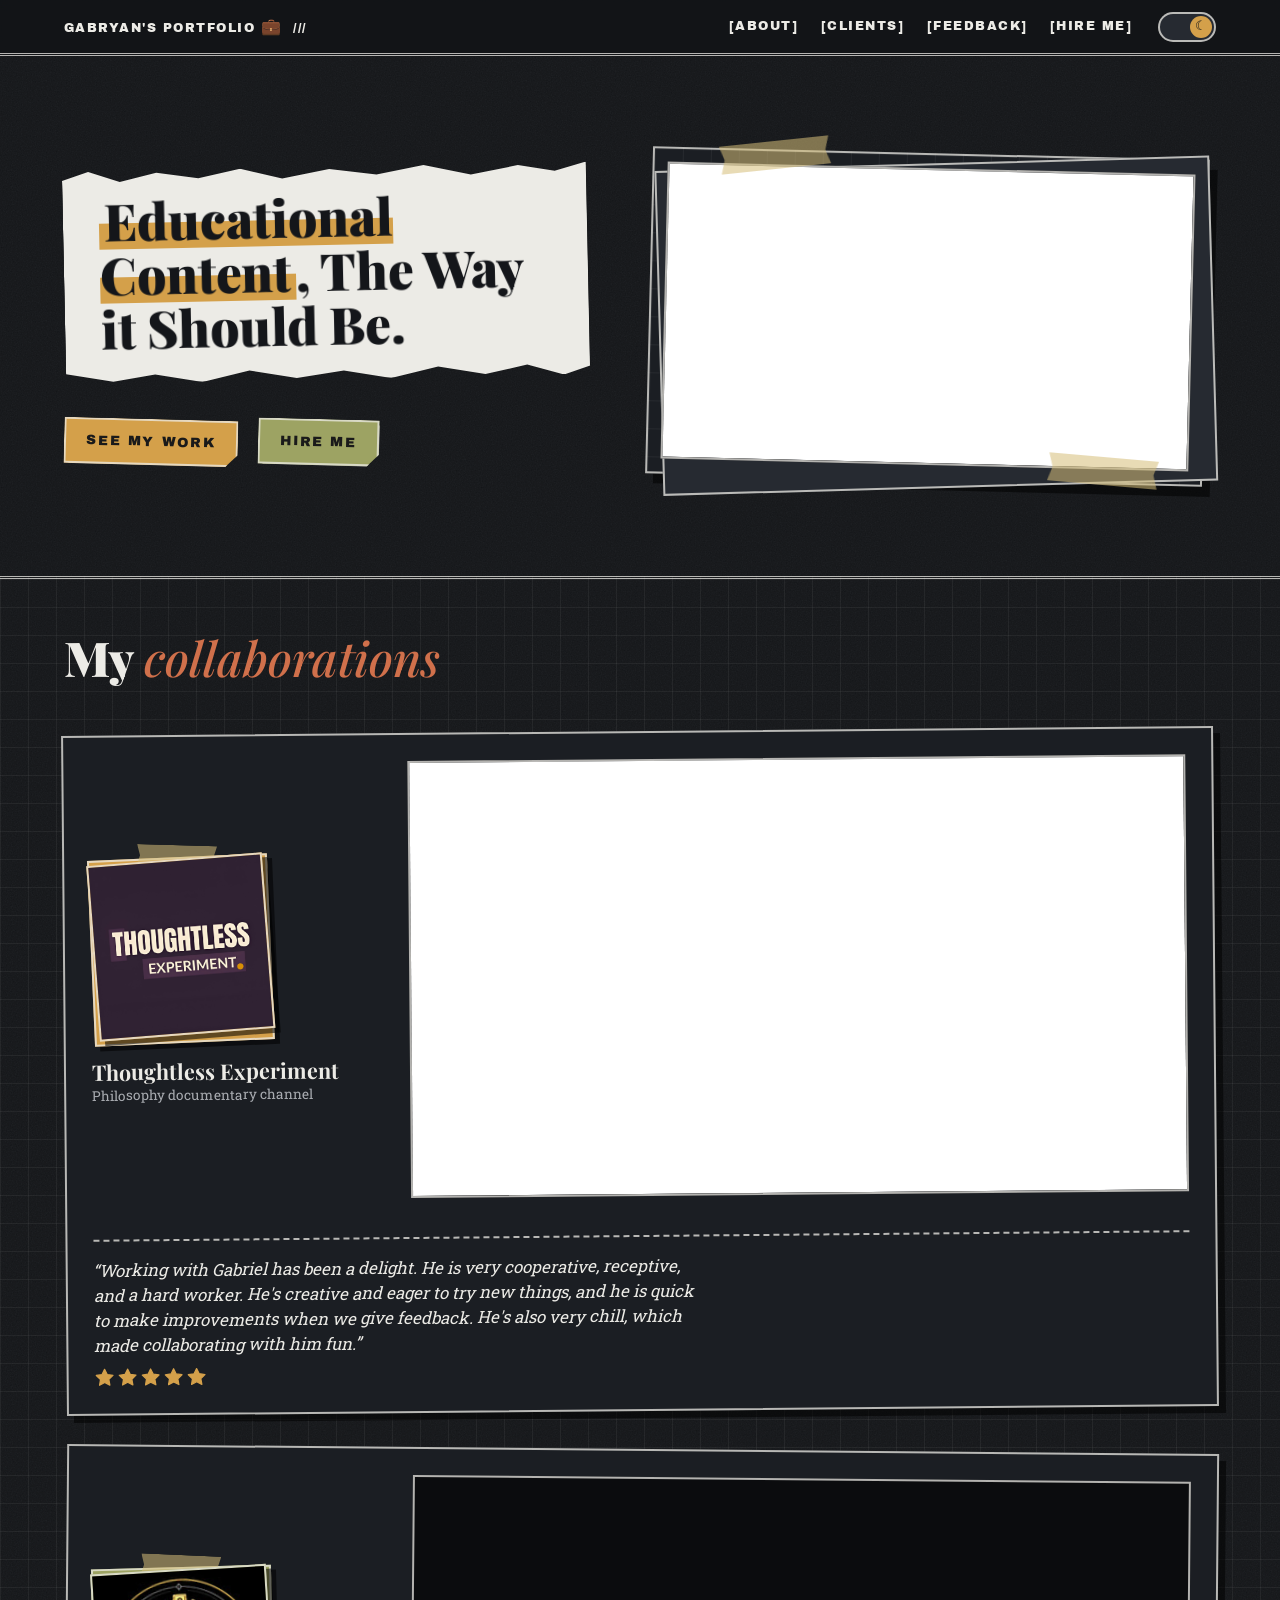
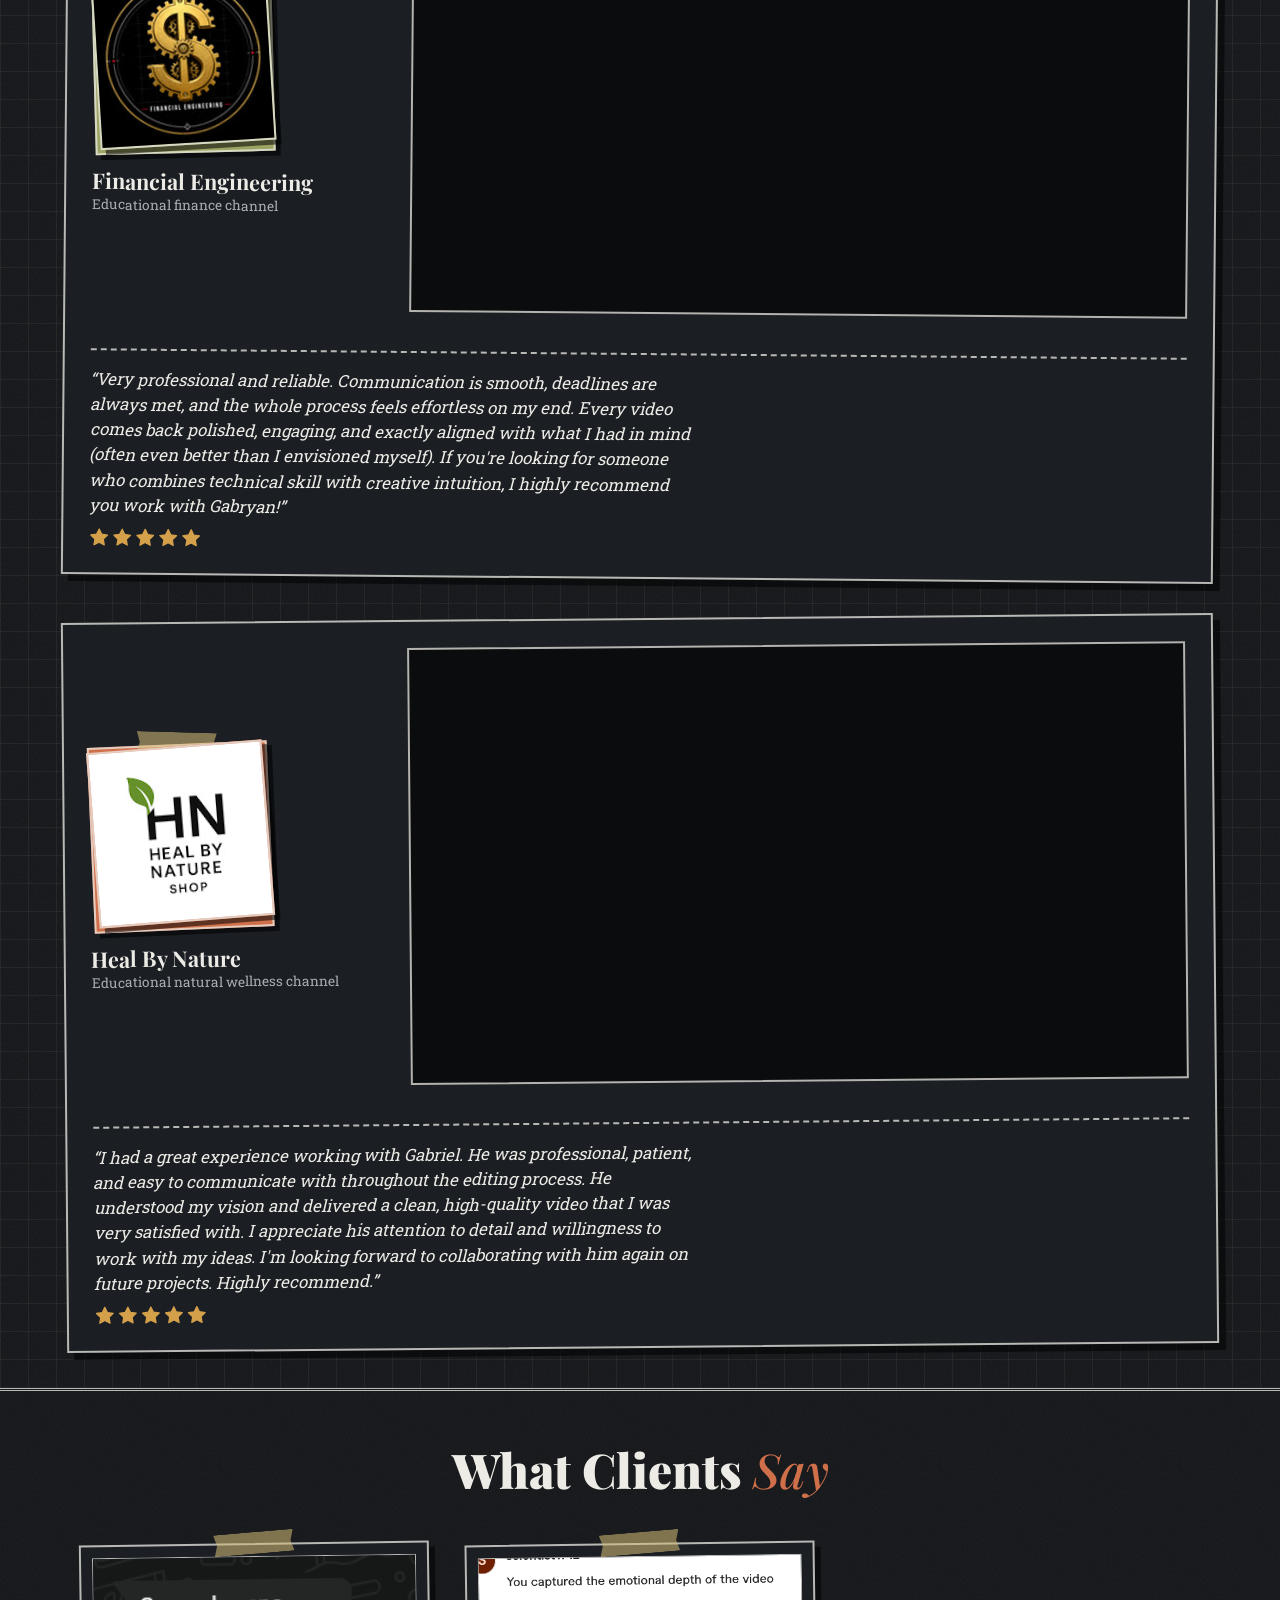
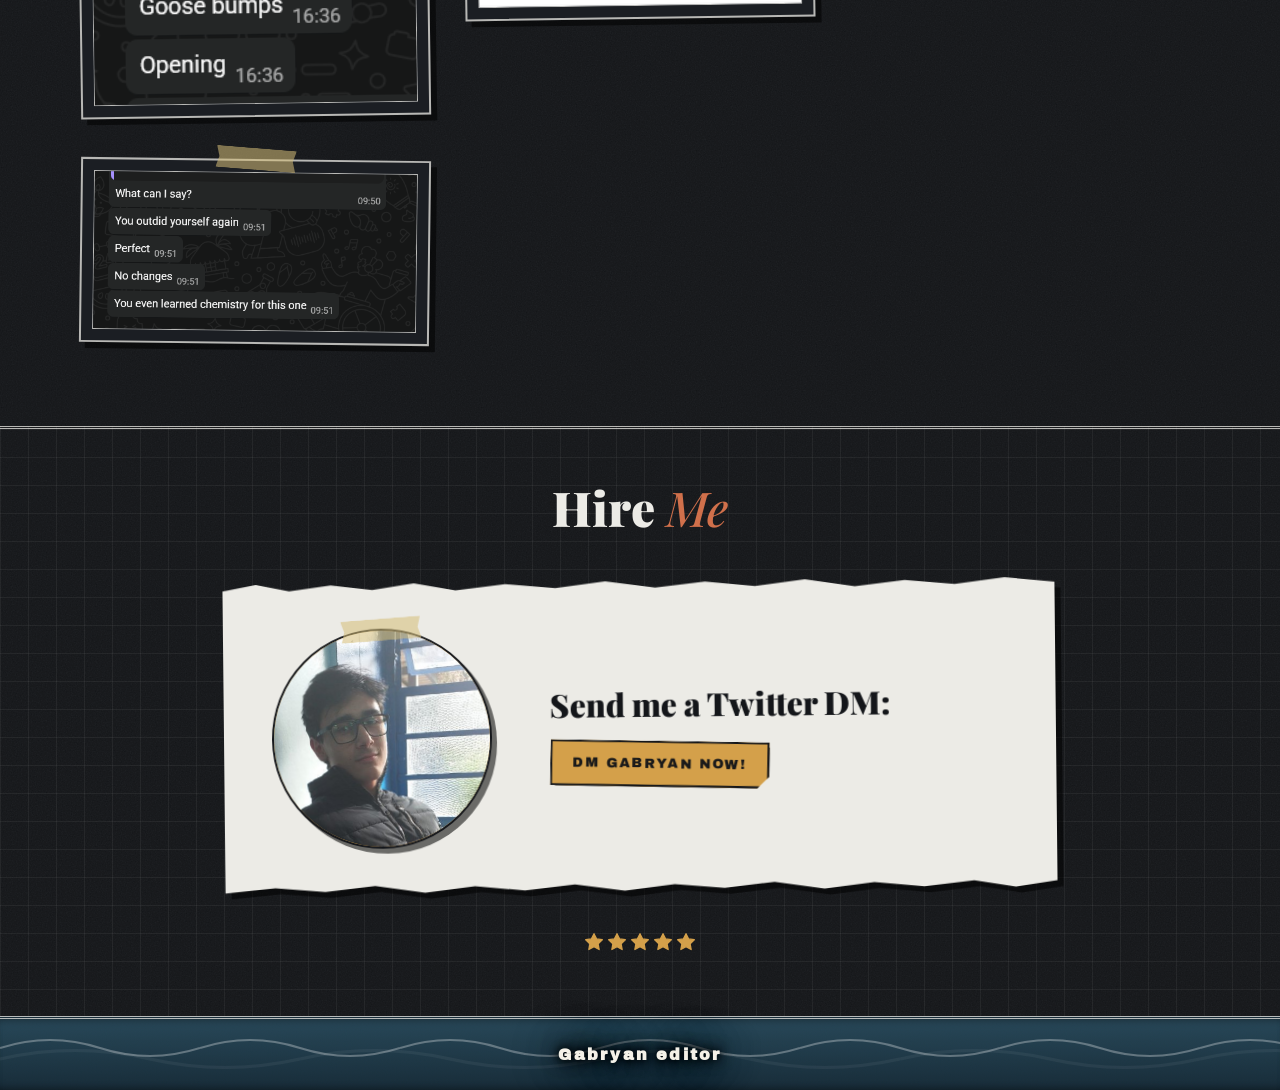
==== index.html @ d6666535 "add feedback section and link to dm btn" ====
<!DOCTYPE html>
<html lang="en" data-theme="dark">
<head>
<meta charset="UTF-8">
<meta name="viewport" content="width=device-width, initial-scale=1">
<title>Gabryan Portfolio</title>

<!-- Open Graph / Discord Embed Meta Tags -->
<meta property="og:type" content="website" />
<meta property="og:title" content="Gabryan's portfolio" />
<meta property="og:description" content="Need a great video editor? Check this out!" />
<!-- TODO: change the meta properties later. --> 
<meta property="og:image" content="https://yourwebsite.com/path-to-your-banner.png" />
<meta property="og:url" content="https://yourwebsite.com/" />
<meta property="og:site_name" content="Gabryan" />

<!-- Enables large image preview format in Discord and Twitter/X -->
<meta name="twitter:card" content="summary_large_image" />
<meta name="theme-color" content="#00aaff" />

<!-- JavaScript
  Apply the saved theme BEFORE first paint so there is no flash.
  Default is dark; only an explicit "light" choice overrides it.

  THEME TOGGLE
  Flips data-theme on <html> between "dark" and "light",
  keeps the switch's aria-checked in sync, and remembers the
  choice (storage wrapped in try/catch for private windows).
========================================================== -->
<script src="script.js" defer></script>

<!-- Fonts: serif headlines + heavy slab/sans labels -->
<link rel="preconnect" href="https://fonts.googleapis.com">
<link rel="preconnect" href="https://fonts.gstatic.com" crossorigin>
<link href="https://fonts.googleapis.com/css2?family=Playfair+Display:ital,wght@0,700;0,900;1,500&family=Roboto+Slab:wght@400;700;900&family=Archivo+Black&display=swap" rel="stylesheet">

<link rel="stylesheet" href="style.css">
<style>

/* ==========================================================
   1. DESIGN TOKENS
   Dark is the default (:root). Light values live in the
   [data-theme="light"] block below. Every colour in the file
   comes from these variables, so the toggle only swaps them.
   ========================================================== */
:root {
  color-scheme: dark;

  /* Surfaces */
  --bg:        #121417;   /* off-black page background */
  --surface:   #1b1e23;   /* cards, frames */
  --surface-2: #262a31;   /* secondary sheet behind frames */

  /* Text */
  --ink:       #ecebe6;   /* crisp off-white */
  --ink-soft:  #a9acb1;   /* light grey body copy */

  /* Muted accents (brightened a touch for dark backgrounds) */
  --ochre:     #d4a04a;
  --olive:     #9da363;
  --rust:      #d0704b;
  --on-accent: #121417;   /* text colour placed on olive / rust tags */

  /* Collage details */
  --edge:      rgba(236, 235, 230, .75);  /* outlines */
  --shadow:    rgba(0, 0, 0, .55);        /* offset "paper" shadows */
  --grid:      rgba(255, 255, 255, .05);  /* graph-paper lines */
  --banner-bg: #ecebe6;                   /* torn banner = light paper cutout */
  --banner-fg: #14161a;
  --cite:      #8a5a12;                   /* cite text on the light pull-quote */
  --header-bg: rgba(18, 20, 23, .88);

  /* Paper grain (SVG noise). Light speckle on dark paper. */
  --grain: url("data:image/svg+xml;utf8,<svg xmlns='http://www.w3.org/2000/svg' width='240' height='240'><filter id='n'><feTurbulence type='fractalNoise' baseFrequency='.8' numOctaves='3' stitchTiles='stitch'/><feColorMatrix values='0 0 0 0 1  0 0 0 0 1  0 0 0 0 1  0 0 0 .6 0'/></filter><rect width='100%' height='100%' filter='url(%23n)' opacity='.09'/></svg>");

  /* Fonts */
  --serif: 'Playfair Display', Georgia, 'Times New Roman', serif;
  --slab:  'Roboto Slab', Georgia, serif;
  --label: 'Archivo Black', 'Arial Black', Impact, sans-serif;

  /* Layout */
  --header-h: 56px;       /* sticky header height */
  --u: 1vh;               /* viewport unit (upgraded to svh below) */
}

/* Light theme overrides */
[data-theme="light"] {
  color-scheme: light;

  --bg:        #efe9dc;
  --surface:   #e4dccb;
  --surface-2: #cfc9bd;

  --ink:       #23272b;
  --ink-soft:  #4a5056;

  --ochre:     #b7822f;
  --olive:     #6b7040;
  --rust:      #9a4a2b;
  --on-accent: #efe9dc;

  --edge:      #23272b;
  --shadow:    rgba(35, 39, 43, .22);
  --grid:      rgba(35, 39, 43, .09);
  --banner-bg: #23272b;
  --banner-fg: #efe9dc;
  --cite:      #d4a04a;
  --header-bg: rgba(239, 233, 220, .9);

  /* Dark speckle on light paper */
  --grain: url("data:image/svg+xml;utf8,<svg xmlns='http://www.w3.org/2000/svg' width='240' height='240'><filter id='n'><feTurbulence type='fractalNoise' baseFrequency='.8' numOctaves='3' stitchTiles='stitch'/><feColorMatrix values='0 0 0 0 .25  0 0 0 0 .22  0 0 0 0 .18  0 0 0 .55 0'/></filter><rect width='100%' height='100%' filter='url(%23n)' opacity='.55'/></svg>");
}

/* Prefer small-viewport units so mobile browser bars don't push content */
@supports (height: 1svh) { :root { --u: 1svh; } }

/* ==========================================================
   2. BASE + PAPER TEXTURE
   ========================================================== */
*, *::before, *::after { box-sizing: border-box; }

html {
  scroll-behavior: smooth;
  scroll-padding-top: var(--header-h);   /* anchors land below sticky header */
}

body {
  margin: 0;
  color: var(--ink);
  font-family: var(--slab);
  line-height: 1.6;
  background-color: var(--bg);
  background-image: var(--grain);
  transition: background-color .25s ease, color .25s ease;
}

img, iframe { max-width: 100%; }

/* ==========================================================
   3. REUSABLE COLLAGE PIECES
   ========================================================== */

/* Graph-paper grid, applied to any container via .grid-bg */
.grid-bg {
  background-image:
    linear-gradient(var(--grid) 1px, transparent 1px),
    linear-gradient(90deg, var(--grid) 1px, transparent 1px);
  background-size: 28px 28px;
}

/* Small heavy label ("CHAPTER 02", "FIG. 1") */
.tag {
  display: inline-block;
  font-family: var(--label);
  font-size: .72rem;
  letter-spacing: .14em;
  text-transform: uppercase;
  padding: .3em .8em;
  color: var(--bg);
  background: var(--ink);
  transform: rotate(-2deg);
  box-shadow: 2px 2px 0 var(--shadow);
}
.tag--olive { background: var(--olive); color: var(--on-accent); }
.tag--rust  { background: var(--rust);  color: var(--on-accent); transform: rotate(1.5deg); }

/* Strip of translucent "masking tape" */
.tape {
  position: absolute;
  width: 110px;
  height: 28px;
  background: rgba(214, 190, 120, .55);
  box-shadow: 0 1px 2px rgba(0, 0, 0, .25);
  clip-path: polygon(0 0, 4% 50%, 0 100%, 100% 100%, 96% 50%, 100% 0);
  pointer-events: none;
}

/* 16:9 responsive video wrapper (used in hero + collaborations) */
.embed {
  position: relative;
  aspect-ratio: 16 / 9;
  background: #0b0c0e;
  border: 2px solid var(--edge);
  overflow: hidden;
}
.embed iframe {
  position: absolute;
  inset: 0;
  width: 100%;
  height: 100%;
  border: 0;
}

/* ==========================================================
   4. STICKY HEADER + THEME TOGGLE
   Fixed height (--header-h) so the hero can budget around it.
   ========================================================== */
.masthead {
  position: sticky;
  top: 0;
  z-index: 50;
  height: var(--header-h);
  display: flex;
  align-items: center;
  justify-content: space-between;
  gap: 1rem;
  padding: 0 clamp(1rem, 5vw, 4rem);
  background: var(--header-bg);
  -webkit-backdrop-filter: blur(8px);
          backdrop-filter: blur(8px);
  border-bottom: 3px double var(--edge);
  font-family: var(--label);
  font-size: .78rem;
  letter-spacing: .12em;
  text-transform: uppercase;
}
.masthead__brand { white-space: nowrap; }
.masthead__right { display: flex; align-items: center; gap: 1.6rem; }
.masthead nav { display: flex; gap: 1.4rem; }
.masthead a { color: inherit; text-decoration: none; }
.masthead a:hover { color: var(--rust); text-decoration: underline wavy; }

/* Switch: knob slides right in dark mode, left in light mode */
.switch {
  position: relative;
  flex: none;
  width: 58px;
  height: 30px;
  padding: 0;
  cursor: pointer;
  background: var(--surface-2);
  border: 2px solid var(--edge);
  border-radius: 999px;
  transition: background .2s ease;
}
.switch:focus-visible { outline: 2px solid var(--ochre); outline-offset: 3px; }
.switch__knob {
  position: absolute;
  top: 2px;
  left: 2px;
  width: 22px;
  height: 22px;
  display: grid;
  place-items: center;
  font-size: .8rem;
  line-height: 1;
  color: #1a1a1a;
  background: var(--ochre);
  border-radius: 50%;
  transition: transform .2s ease;
}
.switch__knob::before { content: "\2600"; }                 /* sun */
.switch[aria-checked="true"] .switch__knob { transform: translateX(28px); }
.switch[aria-checked="true"] .switch__knob::before { content: "\263E"; } /* moon */

/* ==========================================================
   5. HERO — header + hero ≈ 64% of the viewport
   Header is 56px; the hero's min-height fills the rest of the
   64% budget. Type and the video are sized in viewport units so
   the whole block stays compact and the next section peeks in.
   ========================================================== */
.hero {
  min-height: calc(64 * var(--u) - var(--header-h));
  display: grid;
  grid-template-columns: 1fr 1.1fr;
  align-items: center;
  gap: clamp(1.5rem, 4vw, 4rem);
  padding: clamp(.75rem, 3 * var(--u), 2rem) clamp(1rem, 5vw, 4rem);
}

/* ---------- Left column: text ---------- */
.hero__text { position: relative; }

.hero__kicker { margin-bottom: clamp(.6rem, 2 * var(--u), 1.1rem); }

/* Headline sits on a torn-paper banner */
.hero__title {
  display: inline-block;
  margin: 0 0 clamp(.6rem, 2 * var(--u), 1.1rem);
  padding: .45em .7em .55em;
  font-family: var(--serif);
  font-weight: 900;
  /* capped by both width and height so it never bloats the hero */
  font-size: clamp(1.7rem, min(4vw, 6.2 * var(--u)), 3.2rem);
  line-height: 1.05;
  color: var(--banner-fg);
  background: var(--banner-bg);
  transform: rotate(-1.2deg);
  /* Jagged top & bottom edges = torn paper */
  clip-path: polygon(
    0 4%, 5% 0, 11% 5%, 18% 1%, 26% 4%, 34% 0, 42% 5%, 51% 1%, 60% 4%, 69% 0, 78% 5%, 87% 1%, 94% 4%, 100% 0,
    100% 96%, 95% 100%, 88% 95%, 80% 99%, 71% 95%, 62% 100%, 53% 96%, 44% 99%, 35% 95%, 26% 100%, 17% 96%, 9% 99%, 0 95%
  );
  filter: drop-shadow(5px 5px 0 var(--shadow));
}
/* Marker-swipe highlight */
.hero__title mark {
  background: linear-gradient(transparent 55%, var(--ochre) 55%, var(--ochre) 92%, transparent 92%);
  color: inherit;
  padding: 0 .1em;
}

.hero__bio {
  max-width: 34rem;
  margin: 0 0 clamp(.8rem, 2.5 * var(--u), 1.4rem);
  font-size: .95rem;
  color: var(--ink-soft);
}
.hero__bio::first-letter {                 /* editorial drop cap */
  float: left;
  font-family: var(--serif);
  font-weight: 900;
  font-size: 3rem;
  line-height: .8;
  padding: .08em .1em 0 0;
  color: var(--rust);
}

/* ---------- Tactile cutout button ---------- */
.btn {
  display: inline-block;
  padding: .75em 1.5em;
  margin: 0 1rem 0 0;
  font-family: var(--label);
  font-size: .85rem;
  letter-spacing: .12em;
  text-transform: uppercase;
  text-decoration: none;
  color: #1a1a1a;                          /* dark text on ochre in both themes */
  background: var(--ochre);
  border: 2px solid var(--edge);
  transform: rotate(1.5deg);
  box-shadow: 5px 5px 0 var(--edge);
  transition: transform .15s ease, box-shadow .15s ease, filter .15s ease;
  clip-path: polygon(0 0, 100% 0, 100% calc(100% - 12px), calc(100% - 12px) 100%, 0 100%);
}

#btn_cta{
  background: var(--olive);
}

.btn:hover,
.btn:focus-visible {
  filter: brightness(1.1);
  transform: rotate(0deg) translate(2px, 2px);
  box-shadow: 2px 2px 0 var(--edge);
  outline: none;
}
.btn:active { transform: translate(5px, 5px); box-shadow: 0 0 0 var(--edge); }

/* ---------- Right column: framed iframe ---------- */
.hero__media { position: relative; padding: .6rem; }

.frame {
  position: relative;
  margin: 0 auto;
  padding: .8rem;
  background-color: var(--surface);
  border: 2px solid var(--edge);
  transform: rotate(1.4deg);
  box-shadow: 8px 10px 0 var(--shadow);
  /* Cap the frame width so the 16:9 video's height stays within the
     hero budget: (64vh − ~11rem of chrome) × 16/9 + padding. */
  max-width: max(300px, calc((64 * var(--u) - 11rem) * 1.7778 + 1.6rem + 4px));
}
.frame::before {                             /* second sheet peeking out */
  content: "";
  position: absolute;
  inset: 8px -10px -10px 8px;
  background: var(--surface-2);
  border: 2px solid var(--edge);
  z-index: -1;
  transform: rotate(-3deg);
}
.frame__caption {
  margin: .6rem 0 0;
  font-family: var(--serif);
  font-style: italic;
  font-size: .85rem;
  color: var(--ink-soft);
}
.hero__media .tape--1 { top: -2px; left: 14%; transform: rotate(-6deg); z-index: 2; }
.hero__media .tape--2 { bottom: 4px; right: 10%; transform: rotate(5deg); z-index: 2; }

/* ==========================================================
   6. SECTIONS (shared)
   ========================================================== */
.section {
  position: relative;
  padding: clamp(2.5rem, 2vw, 3rem) clamp(1rem, 5vw, 4rem);
  /*padding: 2.5rem 1rem;*/
  border-top: 3px double var(--edge);
}
.section__head {
  display: flex;
  align-items: baseline;
  flex-wrap: wrap;
  gap: 1rem 1.5rem;
  margin-bottom: 2.2rem;
}
.section__title {
  margin: 0;
  font-family: var(--serif);
  font-weight: 900;
  font-size: clamp(1.8rem, 4vw, 3rem);
}
.section__title em { color: var(--rust); font-weight: 500; }

/* ==========================================================
   7. FEATURED COLLABORATIONS (second section)
   Each row: left = square channel picture + name, right = video.
   ========================================================== */
.collabs { display: grid; gap: clamp(1.5rem, 3vw, 2.5rem); }

.collab {
  display: grid;
  grid-template-columns: minmax(200px, 280px) 1fr;
  align-items: center;
  gap: clamp(1.2rem, 3vw, 2.5rem);
  padding: clamp(1rem, 2vw, 1.6rem);
  background-color: var(--surface);
  border: 2px solid var(--edge);
  box-shadow: 7px 7px 0 var(--shadow);
}
.collab:nth-child(odd)  { transform: rotate(-.5deg); }
.collab:nth-child(even) { transform: rotate(.5deg); }

/* Left: who it was for */
.collab__who {
  display: flex;
  flex-direction: column;
  align-items: flex-start;
  gap: .6rem;
}

/* Square channel picture. --c sets the placeholder colour per client. */
.avatar {
  position: relative;
  width: min(100%, 180px);
  aspect-ratio: 1 / 1;                     /* always square */
  display: grid;
  place-items: center;
  margin-bottom: .4rem;
  font-family: var(--label);
  font-size: 3rem;
  color: #14161a;
  background: var(--c, var(--ochre));
  border: 2px solid var(--edge);
  box-shadow: 5px 5px 0 var(--shadow);
  transform: rotate(-2deg);
}
/* Real pictures: drop an <img> in and it fills the square */
.avatar img { width: 100%; height: 100%; object-fit: cover; display: block; }
.avatar .tape { top: -14px; left: calc(50% - 40px); width: 80px; height: 22px; transform: rotate(4deg); }

.collab__name {
  margin: 0;
  font-family: var(--serif);
  font-size: 1.35rem;
  line-height: 1.2;
}
.collab__meta {
  margin: 0;
  font-size: .85rem;
  color: var(--ink-soft);
}

/* ==========================================================
   8. SELECTED WORK — pinned clippings
   ========================================================== */
.cards {
  display: grid;
  grid-template-columns: repeat(3, 1fr);
  gap: clamp(1.5rem, 3vw, 2.5rem);
}
.card {
  position: relative;
  padding: 1.6rem 1.4rem 1.4rem;
  background-color: var(--surface);
  border: 2px solid var(--edge);
  box-shadow: 6px 6px 0 var(--shadow);
  transition: transform .2s ease;
}
.card:nth-child(1) { transform: rotate(-1.4deg); }
.card:nth-child(2) { transform: rotate(1deg) translateY(10px); }
.card:nth-child(3) { transform: rotate(-.6deg); }
.card:hover { transform: rotate(0) translateY(-4px); }
.card .tape { top: -14px; left: calc(50% - 55px); transform: rotate(-3deg); }

.card__num { font-family: var(--label); font-size: 2.6rem; line-height: 1; color: var(--olive); }
.card h3   { margin: .4rem 0 .6rem; font-family: var(--serif); font-size: 1.4rem; }
.card p    { margin: 0 0 1rem; font-size: .95rem; color: var(--ink-soft); }
.card__meta {
  font-family: var(--label);
  font-size: .7rem;
  letter-spacing: .12em;
  text-transform: uppercase;
  color: var(--rust);
}

/* Pull-quote */
.pullquote {
  margin: 4rem auto 0;
  max-width: 46rem;
  padding: 1.6rem 2rem;
  text-align: center;
  background: var(--banner-bg);
  color: var(--banner-fg);
  font-family: var(--serif);
  font-size: clamp(1.2rem, 2.6vw, 1.8rem);
  font-style: italic;
  transform: rotate(-.8deg);
  box-shadow: 8px 8px 0 var(--ochre);
}
.pullquote cite {
  display: block;
  margin-top: .8rem;
  font-family: Georgia, Times, Serif;
  font-weight: bold;
  font-style: normal;
  font-size: .72rem;
  letter-spacing: .15em;
  text-transform: uppercase;
  color: var(--cite);
}

/* ==========================================================
   9. RESPONSIVE
   ========================================================== */

/* Tablet / mobile: stack everything */
@media (max-width: 767px) {
  .masthead nav { display: none; }             /* brand + toggle only */

  /* Hero: compact stack so header + hero still stay near 65-70%
     of a typical phone screen. */
  .hero {
    grid-template-columns: 1fr;
    min-height: 0;
    gap: 1rem;
    padding-top: .9rem;
    padding-bottom: 1rem;
  }
  .hero__title { font-size: clamp(1.5rem, 7vw, 2rem); }
  .hero__bio {                                  /* trim bio to two lines */
    display: -webkit-box;
    -webkit-line-clamp: 2;
            line-clamp: 2;
    -webkit-box-orient: vertical;
    overflow: hidden;
    margin-bottom: .9rem;
  }
  .hero__bio::first-letter { all: unset; }      /* no drop cap when clamped */
  .hero__media { padding: .3rem; }
  .frame { max-width: none; transform: rotate(.6deg); padding: .6rem; }
  .frame__caption { display: none; }

  /* Collaborations: picture + name on top, video below */
  .collab { grid-template-columns: 1fr; transform: none !important; }
  .collab__who {
    flex-direction: row;
    align-items: center;
    gap: 1rem;
  }
  .avatar { width: 88px; font-size: 1.8rem; margin: 0; flex: none; }
  .avatar .tape { display: none; }

  .cards { grid-template-columns: 1fr; }
  .card:nth-child(n) { transform: rotate(-.6deg); }
  .pullquote { padding: 1.2rem; }
}

/* ==========================================================
   10. CLIENT REVIEWS + HIRE ME
   ========================================================== */

/* --- Review: quote on top, 5-star rating directly below.
       Sits at the bottom of each .collab card and spans both columns. --- */
.review {
  grid-column: 1 / -1;
  display: flex;
  flex-direction: column;
  align-items: flex-start;
  gap: .6rem;
  margin: 0;
  padding-top: 1rem;
  border-top: 2px dashed var(--edge);
}
.review__text {
  margin: 0;
  max-width: 60ch;
  font-family: "Roboto Slab", var(--label);
  font-style: italic;
  font-size: 1.05rem;
  line-height: 1.5;
  color: var(--ink);
}
.review__text p { margin: 0; }
.review__stars { display: flex; gap: .2rem; }

/* Filled star by default; add .star--off for an empty one */
.star {
  flex: none;
  width: 1.25rem;
  height: 1.25rem;
  fill: var(--ochre);
  stroke: var(--ochre);
  stroke-width: 1.5;
  stroke-linejoin: round;
}
.star--off { fill: none; }

/* --- Hire Me --- */
.section__head--center { justify-content: center; text-align: center; }

/* The card is a torn-paper cutout, like the About headline (.hero__title).
   The torn shape is drawn on ::before so the drop-shadow filter on .hire can
   follow its jagged edge (a clip-path on the same element would clip its own shadow). */
.hire {
  --edge: var(--banner-fg);        /* outlines inside the cutout use the banner's ink colour */
  position: relative;
  display: grid;
  grid-template-columns: minmax(180px, 240px) 1fr;
  align-items: center;
  gap: clamp(1.5rem, 4vw, 3rem);
  max-width: 52rem;
  margin: 0 auto;
  padding: clamp(1.8rem, 4vw, 2.8rem) clamp(1.4rem, 3vw, 2.4rem);
  color: var(--banner-fg);
  transform: rotate(-.6deg);
  filter: drop-shadow(6px 6px 0 var(--shadow));
}
.hire::before {
  content: "";
  position: absolute;
  inset: 0;
  z-index: -1;                     /* behind the photo + text, above nothing else */
  background: var(--banner-bg);
  /* Jagged top & bottom edges = torn paper */
  clip-path: polygon(
    0 2%, 4% 0, 8% 2.2%, 13% .4%, 18% 2%, 23% 0, 28% 2.4%, 34% .6%, 40% 2%, 46% 0, 52% 2.2%, 58% .4%, 64% 2%, 70% 0, 76% 2.4%, 82% .6%, 88% 2%, 94% 0, 100% 1.6%,
    100% 98%, 95% 100%, 90% 97.8%, 84% 99.6%, 78% 98%, 72% 100%, 66% 97.6%, 60% 99.4%, 54% 98%, 48% 100%, 42% 97.8%, 36% 99.6%, 30% 98%, 24% 100%, 18% 97.6%, 12% 99.4%, 6% 98%, 0 99.6%
  );
}

/* Left: circular profile picture (use a square image; it gets masked to a circle) */
.hire__media { position: relative; justify-self: center; width: min(100%, 220px); }
.hire__photo {
  aspect-ratio: 1 / 1;
  display: grid;
  place-items: center;
  overflow: hidden;
  border-radius: 50%;
  font-family: var(--label);
  font-size: 4rem;
  color: #14161a;
  background: var(--c, var(--ochre));
  border: 2px solid var(--edge);
  box-shadow: 5px 5px 0 var(--shadow);
}
.hire__photo img { width: 100%; height: 100%; object-fit: cover; display: block; }
.hire__media .tape { top: -10px; left: calc(50% - 40px); width: 80px; height: 22px; transform: rotate(-4deg); z-index: 2; }

/* Right: call to action */
.hire__body { display: flex; flex-direction: column; align-items: flex-start; gap: 1.1rem; }
.hire__prompt {
  margin: 0;
  font-family: var(--serif);
  font-weight: 900;
  font-size: clamp(1.4rem, 3vw, 2rem);
  line-height: 1.2;
}
.hire__body .btn { margin: 0; }

/* Extra space at the bottom of the Hire section.
   EDIT ME: change the three values in clamp(min, preferred, max) below.
   min = smallest (phones), max = largest (desktop), preferred = scales with screen width. */
#hire { padding-bottom: clamp(2rem, 5vw, 4rem); }

/* Stars centered below the Hire card */
.hire__stars { justify-content: center; margin-top: clamp(1.8rem, 4vw, 2.6rem); }

/* Mobile: photo stacks ABOVE the text + link (it comes first in the HTML) */
@media (max-width: 767px) {
  .review__text { font-size: 1rem; }

  .hire {
    grid-template-columns: 1fr;
    justify-items: center;
    text-align: center;
    transform: none;
  }
  .hire__media { width: min(60%, 200px); }
  .hire__body { align-items: center; }
}

/* ==========================================================
   10b. CLIENT FEEDBACK — masonry wall of message screenshots
   CSS multi-column layout: each screenshot keeps its natural
   aspect ratio (height:auto), so tall and wide images sit
   together with no cropping or stretching.
   ========================================================== */
.feedback {
  column-count: 3;
  column-gap: clamp(1.2rem, 3vw, 2.2rem);
  max-width: 70rem;
  margin: 0 auto;
}
.shot {
  position: relative;
  display: inline-block;               /* needed with break-inside for some browsers */
  width: 100%;
  margin: 0 0 clamp(1.2rem, 3vw, 2.2rem);
  padding: .7rem;
  background-color: var(--surface);
  border: 2px solid var(--edge);
  box-shadow: 6px 6px 0 var(--shadow);
  break-inside: avoid;                 /* never split a screenshot across columns */
  -webkit-column-break-inside: avoid;
  transition: transform .2s ease;
}
.shot:nth-child(odd)  { transform: rotate(-.8deg); }
.shot:nth-child(even) { transform: rotate(.7deg); }
.shot:hover { transform: rotate(0) translateY(-4px); }
.shot .tape { top: -13px; left: calc(50% - 40px); width: 80px; height: 22px; transform: rotate(-4deg); z-index: 2; }
.shot:nth-child(even) .tape { transform: rotate(4deg); }

/* The screenshot itself: full width, natural height, never cropped */
.shot img {
  display: block;
  width: 100%;
  height: auto;
  border: 1px solid var(--edge);
  background: var(--surface-2);
}

@media (max-width: 900px) { .feedback { column-count: 2; } }
@media (max-width: 767px) { .shot:nth-child(n) { transform: rotate(-.4deg); } }
@media (max-width: 520px) { .feedback { column-count: 1; max-width: 26rem; } }

/* Respect users who prefer less motion */
@media (prefers-reduced-motion: reduce) {
  html { scroll-behavior: auto; }
  * { transition: none !important; }
}


/* footer */

footer {
    padding-bottom: 5rem;
    padding: .40rem clamp(1rem, 5vw, 4rem);
    border-top: 3px double var(--edge);
    font-family: 'Segoe Script', 'Segoe Print', cursive, var(--label);
    font-weight: bold;
    font-size: 1rem;
    letter-spacing: .14em;
    display: grid;
    place-items: center;
    position: relative;

    /* --- River: water gradient + two wave layers drifting sideways --- */
    color: #f4f1e8;
    text-shadow: 0 1px 3px rgba(0, 0, 0, .65);          /* keeps the text readable on the water */
    background:
        /* near ripples (faster) */
        url("data:image/svg+xml;utf8,<svg xmlns='http://www.w3.org/2000/svg' width='200' height='40' viewBox='0 0 200 40'><path d='M0 20 Q50 4 100 20 T200 20' fill='none' stroke='white' stroke-opacity='.3' stroke-width='2'/></svg>") repeat-x 0 30% / 200px 40px,
        /* far ripples (slower) */
        url("data:image/svg+xml;utf8,<svg xmlns='http://www.w3.org/2000/svg' width='300' height='50' viewBox='0 0 300 50'><path d='M0 25 Q75 8 150 25 T300 25' fill='none' stroke='white' stroke-opacity='.05' stroke-width='3'/></svg>") repeat-x 0 75% / 300px 50px,
        /* deep water */
        linear-gradient(180deg, #2b5266cf 0%, #17303fcf 100%);
    box-shadow: inset 0 8px 10px -8px rgba(0, 0, 0, .5),
                inset 0 -8px 10px -8px rgba(0, 0, 0, .5);   /* soft river banks */
    animation: river-flow 14s linear infinite;
}

/* Each layer moves by exactly its own tile width, so the loop is seamless.
   Different distances = different speeds = a little parallax. */
@keyframes river-flow {
    from { background-position: 0 30%,     0 75%,     0 0; }
    to   { background-position: 200px 30%, 300px 75%, 0 0; }
}

@media (prefers-reduced-motion: reduce) {
    footer { animation: none; }
}

footer #lamp-top::before {
	transition: all var(--time-transition) var(--delay-lamp) linear;

	content: "";
	position: absolute;
	height: var(--height-top-lamp);
	width: calc(var(--width-lamp-glass)/2);
	border-top-right-radius: 100%;
	background-color: var(--color-lamp);
	border-top: 1px solid var(--border-lamp);
	border-right: 1px solid var(--border-lamp);

	top: -2rem;
	left: 50%;
}

footer #lamp-top::after {
	transition: all var(--time-transition) var(--delay-lamp) linear;

	content: "";
	position: absolute;
	height: var(--height-top-lamp);
	width: calc(var(--width-lamp-glass)/2);
	border-top-left-radius: 100%;
	background-color: var(--color-lamp);
	border-top: 1px solid var(--border-lamp);
	border-left: 1px solid var(--border-lamp);

	top: -2rem;
	left: 50%;
	transform: translateX(-100%);
}

footer #lamp-sides-bottom::before {
	transition: all var(--time-transition) var(--delay-lamp) linear;

	content: "";
	position: absolute;
	height: var(--height-bottom-lamp);
	width: calc(var(--width-lamp-glass)/4);
	border-bottom-left-radius: 100%;
	background-color: var(--color-lamp);
	border-bottom: 1px solid var(--border-lamp);
	border-left: 1px solid var(--border-lamp);

	top: -1rem;
	left: 50%;
	transform: translateX(calc(-200% + 1px));
	/* the 1px i because of the border ( i think ) */
}

footer #lamp-sides-bottom::after {
	transition: all var(--time-transition) var(--delay-lamp) linear;

	content: "";
	position: absolute;
	height: var(--height-bottom-lamp);
	width: calc(var(--width-lamp-glass)/4);
	border-bottom-right-radius: 100%;
	background-color: var(--color-lamp);
	border-bottom: 1px solid var(--border-lamp);
	border-right: 1px solid var(--border-lamp);

	top: -1rem;
	left: 50%;
	transform: translateX(calc(100% - 1px));
}

footer #lamp-middle_e_metal-part::before {
	transition: all var(--time-transition) var(--delay-lamp) linear;

	content: "";
	position: absolute;
	height: var(--height-bottom-lamp);
	width: calc(var(--width-lamp-glass)/2);
	background-color: var(--color-lamp);
	border-bottom: 1px solid var(--border-lamp);

	top: -1rem;
	left: 50%;
	transform: translateX(-50%);
}

footer #lamp-middle_e_metal-part::after {
	transition: all var(--time-transition) var(--delay-lamp) linear;

	content: "";
	position: absolute;
	height: var(--height-metal-part);
	width: calc(var(--width-lamp-metal));
	background-color: var(--color-metal);
	border-left: 2px dotted var(--border_color);
	border-right: 2px dotted var(--border_color);
	border-bottom-right-radius: 6px;
	border-bottom-left-radius: 6px;

	top: .5rem;
	left: 50%;
	transform: translateX(-50%);
}

footer #filament::before {
	transition: all var(--time-transition) var(--delay-lamp) linear;

	content: "";
	position: absolute;
	height: var(--height-metal-part);
	width: calc(var(--width-lamp-glass)/4);
	background-color: transparent;
	border-right: 1px solid var(--color-filament);
	border-left: 1px solid var(--color-filament);

	top: 0%;
	left: 50%;
	transform: translateX(-50%);
}

footer #filament::after {
	transition: all var(--time-transition) var(--delay-lamp) linear;

	content: "";
	position: absolute;
	height: var(--height-filament);
	width: calc(var(--width-lamp-glass)/4 + .2rem);
	background-color: transparent;
	outline: 1px dashed var(--color-filament);
	border: 1px solid var(--color-filament);
	z-index: 0;

	top: 0%;
	left: 50%;
	transform: translateX(-50%);
}

footer #facking-light::before {
	transition: all var(--time-transition) var(--delay-light) linear;

	content: "";
	position: absolute;
	height: .5rem;
	width: .5rem;
	border-radius: 50%;
	background-color: var(--shadow-color);
	z-index: -1;

	top: -25%;
	left: 50%;
	transform: translateX(-50%);
	box-shadow: 0 0 var(--shadow-fade) var(--shadow-beggining) var(--shadow-color);
}

:root {

	--width-lamp-glass: 2rem;
	--width-lamp-metal: .6rem;
	--border-lamp: rgba(0, 0, 0, 0.0);
	/* change the color on hover: to yellow */
	--color-lamp: rgba(225, 225, 225, 0.0);

	/* change to yellow on hover */
	--color-filament: transparent;
	--color-metal: transparent;

	--shadow-beggining: 60px;
	--shadow-fade: 80px;
	--shadow-color: none;

	--time-transition: .5s;
	--delay-light: .1s;
	--delay-lamp: .7s;
	--height-top-lamp: 1rem;
	--height-bottom-lamp: 1.5rem;
	--height-metal-part: .5rem;
	--height-filament: .1rem;

    --border_color: transparent;
}

footer:hover {
	--width-lamp-glass: 2rem;
	--width-lamp-metal: .6rem;
	--border-lamp: #ffffff;

	--my_yellow: #ffff33;

	/* change the color on hover: to yellow */
	--color-lamp: var(--my_yellow);

	/* change to yellow on hover */
	--color-filament: #ffdd00;
	--color-metal: gray;

	--shadow-beggining: 60px;
	--shadow-fade: 80px;
	--shadow-color: var(--my_yellow);

	--time-transition: .5s;
	--delay-light: .3s;
	--delay-lamp: 0s;
	--height-top-lamp: 1rem;
	--height-bottom-lamp: 1.5rem;
	--height-metal-part: .5rem;
	--height-filament: .1rem;

    --border_color: white;
}

footer mark {
  background: linear-gradient(transparent 55%, var(--ochre) 55%, var(--ochre) 92%, transparent 92%);
  color: inherit;
  padding: 0 .1em;
}

footer p{
    text-shadow: 
        0 0 3rem black,
        0 0 2rem black,
        0 0 1rem black,
        0 0 .5rem black;
}

/* .card:nth-child(where they are) { */
/* 	order: the more negative the number, the first it will be. */
/* } */
</style>
</head>
<body>

<!-- Star icon sprite: reused by every review via <use href="#icon-star"> -->
<svg width="0" height="0" style="position:absolute" aria-hidden="true" focusable="false">
  <symbol id="icon-star" viewBox="0 0 24 24">
    <polygon points="12 2 15.09 8.26 22 9.27 17 14.14 18.18 21.02 12 17.77 5.82 21.02 7 14.14 2 9.27 8.91 8.26 12 2"/>
  </symbol>
</svg>

<!-- ===== Sticky header with theme toggle ===== -->
<header class="masthead">
    <span class="masthead__brand">Gabryan's portfolio <span style='font-size: 1rem'>💼</span> &nbsp;///&nbsp;</span>

  <div class="masthead__right">
    <nav aria-label="Primary">
      <a href="#about">[About]</a>
      <a href="#clients">[Clients]</a>
      <a href="#feedback">[Feedback]</a>
      <a href="#hire">[Hire me]</a>
    </nav>

    <!-- role="switch": aria-checked="true" means dark mode is ON -->
    <button class="switch" id="themeToggle" type="button" role="switch"
            aria-checked="true" aria-label="Dark mode">
      <span class="switch__knob" aria-hidden="true"></span>
    </button>
  </div>
</header>

<main>
  <!-- ===== HERO: two-column split ===== -->
  <section class="hero" id="about">

    <!-- LEFT: headline, bio, button -->
    <div class="hero__text">
        <!---
      <span class="tag hero__kicker">Educational Content Editor</span><br>
      --->

      <h1 class="hero__title"><mark>Educational Content</mark>, The Way it Should Be.</h1>

      <p class="hero__bio">
      <!-- first word of the paragraph in a medieval style -->
      </p>

      <a class="btn" href="#clients">See my work</a>
      <a id="btn_cta" class="btn" href="#hire">Hire me</a>
    </div>

    <!-- RIGHT: 16:9 iframe inside a collage frame -->
    <div class="hero__media">
      <span class="tape tape--1" aria-hidden="true"></span>
      <span class="tape tape--2" aria-hidden="true"></span>

      <figure class="frame grid-bg">
        <div class="embed">
          <!--
            SWAP ME: replace srcdoc with your own src, e.g.
            src="https://www.youtube.com/embed/VIDEO_ID"
            (srcdoc below is just a self-contained placeholder.)
          -->
<iframe width="560" height="315" src="https://www.youtube.com/embed/jAAFySWdhrI?si=2Uj-9snDRH6SDTmX" title="YouTube video player" frameborder="0" allow="accelerometer; autoplay; clipboard-write; encrypted-media; gyroscope; picture-in-picture; web-share" referrerpolicy="strict-origin-when-cross-origin" allowfullscreen></iframe>
        </div>
        <!--
        <figcaption class="frame__caption">Fig. 1 — A featured piece, pinned to the board.</figcaption>
        -->
      </figure>
    </div>
  </section>

  <!-- ===== SECOND SECTION: Featured collaborations ===== -->
  <section class="section grid-bg" id="clients">
    <div class="section__head">
        <!--
      <span class="tag tag--olive">Chapter 02</span>
        -->
      <h2 class="section__title">My <em>collaborations</em></h2>
    </div>

    <div class="collabs">

      <!-- Collaboration 1 — duplicate this <article> for more clients -->
      <article class="collab">
        <!-- LEFT: square channel picture + client name -->
        <div class="collab__who">
          <!--
            Replace the initials with a real picture:
            <div class="avatar"><img src="channel.jpg" alt="Northwind Studio channel picture"></div>
          -->
          <div class="avatar" style="--c: var(--ochre);" role="img" aria-label="Channel picture placeholder for Northwind Studio">
            <span class="tape" aria-hidden="true"></span>
            <div class="avatar"><img src="./media/channel_pic/th_exp.jpg" alt="Northwind Studio channel picture"></div>
          </div>
          <div>
            <h3 class="collab__name">Thoughtless Experiment</h3>
            <p class="collab__meta">Philosophy documentary channel</p>
          </div>
        </div>

        <!-- RIGHT: the video (swap srcdoc for src="https://www.youtube.com/embed/VIDEO_ID") -->
        <div class="embed">
        <iframe width="560" height="315" src="https://www.youtube.com/embed/QhQbiWRwJ0w?si=6KYRpAaQCjw3DyJR" title="YouTube video player" frameborder="0" allow="accelerometer; autoplay; clipboard-write; encrypted-media; gyroscope; picture-in-picture; web-share" referrerpolicy="strict-origin-when-cross-origin" allowfullscreen></iframe></div>
        <!-- REVIEW TEMPLATE: copy this whole <figure> into any .collab article to add a review.
             Stars: keep 5 <svg> icons; add class="star--off" to any that should be empty,
             and update the aria-label to match. -->
        <figure class="review">
          <blockquote class="review__text">
            <p>“Working with Gabriel has been a delight. He is very cooperative, receptive, and a hard worker. He's creative and eager to try new things, and he is quick to make improvements when we give feedback. He's also very chill, which made collaborating with him fun.”</p>
          </blockquote>
          <div class="review__stars" role="img" aria-label="Rated 5 out of 5 stars">
            <svg class="star" aria-hidden="true"><use href="#icon-star"/></svg>
            <svg class="star" aria-hidden="true"><use href="#icon-star"/></svg>
            <svg class="star" aria-hidden="true"><use href="#icon-star"/></svg>
            <svg class="star" aria-hidden="true"><use href="#icon-star"/></svg>
            <svg class="star" aria-hidden="true"><use href="#icon-star"/></svg>
          </div>
        </figure>
      </article>

      <!-- Collaboration 2 -->
      <article class="collab">
        <div class="collab__who">
          <div class="avatar" style="--c: var(--olive);" role="img" aria-label="Channel picture placeholder for Kitchen Table">
            <span class="tape" aria-hidden="true"></span>
            <div class="avatar"><img src="./media/channel_pic/fin_eng.jpg" alt="Northwind Studio channel picture"></div>
          </div>
          <div>
            <h3 class="collab__name">Financial Engineering</h3>
            <p class="collab__meta">Educational finance channel</p>
          </div>
        </div>
        <div class="embed">
<iframe width="560" height="315" src="https://www.youtube.com/embed/jAAFySWdhrI?si=SZjGXMrVSlPQyUeK" title="YouTube video player" frameborder="0" allow="accelerometer; autoplay; clipboard-write; encrypted-media; gyroscope; picture-in-picture; web-share" referrerpolicy="strict-origin-when-cross-origin" allowfullscreen></iframe>
        </div>
        <figure class="review">
          <blockquote class="review__text">
            <p>“Very professional and reliable. Communication is smooth, deadlines are always met, and the whole process feels effortless on my end. Every video comes back polished, engaging, and exactly aligned with what I had in mind (often even better than I envisioned myself). If you're looking for someone who combines technical skill with creative intuition, I highly recommend you work with Gabryan!”</p>
          </blockquote>
          <div class="review__stars" role="img" aria-label="Rated 5 out of 5 stars">
            <svg class="star" aria-hidden="true"><use href="#icon-star"/></svg>
            <svg class="star" aria-hidden="true"><use href="#icon-star"/></svg>
            <svg class="star" aria-hidden="true"><use href="#icon-star"/></svg>
            <svg class="star" aria-hidden="true"><use href="#icon-star"/></svg>
            <svg class="star" aria-hidden="true"><use href="#icon-star"/></svg>
          </div>
        </figure>
      </article>

      <!-- Collaboration 3 -->
      <article class="collab">
        <div class="collab__who">
          <div class="avatar" style="--c: var(--rust);" role="img" aria-label="Channel picture placeholder for Daily Orbit">
            <span class="tape" aria-hidden="true"></span>
            <div class="avatar"><img src="./media/channel_pic/heal_nat.jpg" alt="Northwind Studio channel picture"></div>
          </div>
          <div>
            <h3 class="collab__name">Heal By Nature </h3>
            <p class="collab__meta">Educational natural wellness channel</p>
          </div>
        </div>
        <div class="embed">
        <iframe width="560" height="315" src="https://www.youtube.com/embed/RlxAuLyhq38?si=2O_qouyLdWeeVPQX" title="YouTube video player" frameborder="0" allow="accelerometer; autoplay; clipboard-write; encrypted-media; gyroscope; picture-in-picture; web-share" referrerpolicy="strict-origin-when-cross-origin" allowfullscreen></iframe></div>
        <figure class="review">
          <blockquote class="review__text">
            <p>“I had a great experience working with Gabriel. He was professional, patient, and easy to communicate with throughout the editing process. He understood my vision and delivered a clean, high-quality video that I was very satisfied with. I appreciate his attention to detail and willingness to work with my ideas. I'm looking forward to collaborating with him again on future projects. Highly recommend.”</p>
          </blockquote>
          <div class="review__stars" role="img" aria-label="Rated 5 out of 5 stars">
            <svg class="star" aria-hidden="true"><use href="#icon-star"/></svg>
            <svg class="star" aria-hidden="true"><use href="#icon-star"/></svg>
            <svg class="star" aria-hidden="true"><use href="#icon-star"/></svg>
            <svg class="star" aria-hidden="true"><use href="#icon-star"/></svg>
            <svg class="star" aria-hidden="true"><use href="#icon-star"/></svg>
          </div>
        </figure>
      </article>

    </div>
  </section>

  <!-- ===== THIRD SECTION: Selected work ===== -->
  <!--
  <section class="section" id="work">
    <div class="section__head">
      <span class="tag tag--rust">Chapter 03</span>
      <h2 class="section__title">Client <em>reviews</em>📝</h2>
    </div>
  -->
<!--
    <div class="cards">
      <article class="card">
        <span class="tape" aria-hidden="true"></span>
        <div class="card__num">01</div>
        <h3>The Housing Index</h3>
        <p>An interactive data essay mapping rent against wages across twelve cities. Placeholder copy.</p>
        <span class="card__meta">Data viz · 2026</span>
      </article>

      <article class="card">
        <span class="tape" aria-hidden="true"></span>
        <div class="card__num">02</div>
        <h3>Salt &amp; Cinder</h3>
        <p>Brand identity and storefront for a small-batch ceramics studio. Placeholder copy.</p>
        <span class="card__meta">Branding · Web</span>
      </article>

      <article class="card">
        <span class="tape" aria-hidden="true"></span>
        <div class="card__num">03</div>
        <h3>Quiet Hours</h3>
        <p>A mobile app prototype for mindful screen-time habits. Placeholder copy.</p>
        <span class="card__meta">Product · UX</span>
      </article>
    </div>
  </section>
-->


  <!-- ===== CLIENT FEEDBACK: screenshots of messages ===== -->
  <section class="section" id="feedback">
    <div class="section__head section__head--center">
      <h2 class="section__title">What Clients <em>Say</em></h2>
    </div>

    <!--
      HOW TO SWAP: replace each src with your real screenshot (e.g. ./media/feedback/msg1.png)
      and update the alt text. Keep width/height off the <img>: the CSS keeps the natural
      aspect ratio, so any size works. Add or remove <figure class="shot"> blocks freely.
      The placehold.co URLs below are only stand-ins with different shapes.
    -->
    <div class="feedback">
      <figure class="shot">
        <span class="tape" aria-hidden="true"></span>
        <img src="./media/reviews/1.png" alt='Client message screenshot saying "the opening gave me goose bumps"' loading="lazy">
      </figure>

      <figure class="shot">
        <span class="tape" aria-hidden="true"></span>
        <img src="./media/reviews/2.png" alt='Client message screenshot saying "What can I say?  You outdid yourself again Perfect No changes You even learned chemistry for this one
"' loading="lazy">
      </figure>

      <figure class="shot">
        <span class="tape" aria-hidden="true"></span>
        <img src="./media/reviews/3.png" alt='Client message screenshot saying "You captured the emotional depth of the video"' loading="lazy">
      </figure>

    </div>
  </section>

  <!-- ===== FOURTH SECTION: Hire me ===== -->
  <section class="section grid-bg" id="hire">
    <div class="section__head section__head--center">
      <h2 class="section__title">Hire <em>Me</em></h2>
    </div>
    <!--
    <blockquote class="pullquote" id="contact">
        “He who has begun is half done; <b>dare to know, begin!</b>”
      <cite>— Quintus Horatius Flaccus </cite>
    </blockquote>
    -->

    <div class="hire">
      <!-- LEFT: circular profile picture -->
      <div class="hire__media">
        <span class="tape" aria-hidden="true"></span>
        <!--
          Replace the placeholder with your square picture:
          <div class="hire__photo"><img src="./media/profile.jpg" alt="Gabryan's profile picture"></div>
        -->
          <div class="hire__photo"><img src="./media/profile.jpg" alt="Gabryan's profile picture"></div>
      </div>

      <!-- RIGHT: call to action -->
      <div class="hire__body">
        <p class="hire__prompt">Send me a Twitter DM:</p>
        <!-- Swap YOUR_HANDLE for your Twitter/X username -->
        <a class="btn" href="https://x.com/thegabryan" target="_blank" rel="noopener noreferrer">DM Gabryan now!</a>
      </div>
    </div>

    <!-- 5-star rating, centered below the Hire card -->
    <div class="review__stars hire__stars" role="img" aria-label="Rated 5 out of 5 stars">
      <svg class="star" aria-hidden="true"><use href="#icon-star"/></svg>
      <svg class="star" aria-hidden="true"><use href="#icon-star"/></svg>
      <svg class="star" aria-hidden="true"><use href="#icon-star"/></svg>
      <svg class="star" aria-hidden="true"><use href="#icon-star"/></svg>
      <svg class="star" aria-hidden="true"><use href="#icon-star"/></svg>
    </div>
  </section>

</main>

<footer>
    <span id="lamp-top"></span>
    <span id="lamp-sides-bottom"></span>
    <span id="lamp-middle_e_metal-part"></span>
    <span id="filament"></span>
    <span id="facking-light"></span>
    <p>
    <!-- <mark> -->
        Gabryan editor
    <!-- </mark> -->
    </p>
</footer>

</body>
</html>
---- style.css ----
/* ==========================================================
   1. DESIGN TOKENS
   Dark is the default (:root). Light values live in the
   [data-theme="light"] block below. Every colour in the file
   comes from these variables, so the toggle only swaps them.
   ========================================================== */
:root {
  color-scheme: dark;

  /* Surfaces */
  --bg:        #121417;   /* off-black page background */
  --surface:   #1b1e23;   /* cards, frames */
  --surface-2: #262a31;   /* secondary sheet behind frames */

  /* Text */
  --ink:       #ecebe6;   /* crisp off-white */
  --ink-soft:  #a9acb1;   /* light grey body copy */

  /* Muted accents (brightened a touch for dark backgrounds) */
  --ochre:     #d4a04a;
  --olive:     #9da363;
  --rust:      #d0704b;
  --on-accent: #121417;   /* text colour placed on olive / rust tags */

  /* Collage details */
  --edge:      rgba(236, 235, 230, .75);  /* outlines */
  --shadow:    rgba(0, 0, 0, .55);        /* offset "paper" shadows */
  --grid:      rgba(255, 255, 255, .05);  /* graph-paper lines */
  --banner-bg: #ecebe6;                   /* torn banner = light paper cutout */
  --banner-fg: #14161a;
  --cite:      #8a5a12;                   /* cite text on the light pull-quote */
  --header-bg: rgba(18, 20, 23, .88);

  /* Paper grain (SVG noise). Light speckle on dark paper. */
  --grain: url("data:image/svg+xml;utf8,<svg xmlns='http://www.w3.org/2000/svg' width='240' height='240'><filter id='n'><feTurbulence type='fractalNoise' baseFrequency='.8' numOctaves='3' stitchTiles='stitch'/><feColorMatrix values='0 0 0 0 1  0 0 0 0 1  0 0 0 0 1  0 0 0 .6 0'/></filter><rect width='100%' height='100%' filter='url(%23n)' opacity='.09'/></svg>");

  /* Fonts */
  --serif: 'Playfair Display', Georgia, 'Times New Roman', serif;
  --slab:  'Roboto Slab', Georgia, serif;
  --label: 'Archivo Black', 'Arial Black', Impact, sans-serif;

  /* Layout */
  --header-h: 56px;       /* sticky header height */
  --u: 1vh;               /* viewport unit (upgraded to svh below) */
}

/* Light theme overrides */
[data-theme="light"] {
  color-scheme: light;

  --bg:        #efe9dc;
  --surface:   #e4dccb;
  --surface-2: #cfc9bd;

  --ink:       #23272b;
  --ink-soft:  #4a5056;

  --ochre:     #b7822f;
  --olive:     #6b7040;
  --rust:      #9a4a2b;
  --on-accent: #efe9dc;

  --edge:      #23272b;
  --shadow:    rgba(35, 39, 43, .22);
  --grid:      rgba(35, 39, 43, .09);
  --banner-bg: #23272b;
  --banner-fg: #efe9dc;
  --cite:      #d4a04a;
  --header-bg: rgba(239, 233, 220, .9);

  /* Dark speckle on light paper */
  --grain: url("data:image/svg+xml;utf8,<svg xmlns='http://www.w3.org/2000/svg' width='240' height='240'><filter id='n'><feTurbulence type='fractalNoise' baseFrequency='.8' numOctaves='3' stitchTiles='stitch'/><feColorMatrix values='0 0 0 0 .25  0 0 0 0 .22  0 0 0 0 .18  0 0 0 .55 0'/></filter><rect width='100%' height='100%' filter='url(%23n)' opacity='.55'/></svg>");
}

/* Prefer small-viewport units so mobile browser bars don't push content */
@supports (height: 1svh) { :root { --u: 1svh; } }

/* ==========================================================
   2. BASE + PAPER TEXTURE
   ========================================================== */
*, *::before, *::after { box-sizing: border-box; }

html {
  scroll-behavior: smooth;
  scroll-padding-top: var(--header-h);   /* anchors land below sticky header */
}

body {
  margin: 0;
  color: var(--ink);
  font-family: var(--slab);
  line-height: 1.6;
  background-color: var(--bg);
  background-image: var(--grain);
  transition: background-color .25s ease, color .25s ease;
}

img, iframe { max-width: 100%; }

/* ==========================================================
   3. REUSABLE COLLAGE PIECES
   ========================================================== */

/* Graph-paper grid, applied to any container via .grid-bg */
.grid-bg {
  background-image:
    linear-gradient(var(--grid) 1px, transparent 1px),
    linear-gradient(90deg, var(--grid) 1px, transparent 1px);
  background-size: 28px 28px;
}

/* Small heavy label ("CHAPTER 02", "FIG. 1") */
.tag {
  display: inline-block;
  font-family: var(--label);
  font-size: .72rem;
  letter-spacing: .14em;
  text-transform: uppercase;
  padding: .3em .8em;
  color: var(--bg);
  background: var(--ink);
  transform: rotate(-2deg);
  box-shadow: 2px 2px 0 var(--shadow);
}
.tag--olive { background: var(--olive); color: var(--on-accent); }
.tag--rust  { background: var(--rust);  color: var(--on-accent); transform: rotate(1.5deg); }

/* Strip of translucent "masking tape" */
.tape {
  position: absolute;
  width: 110px;
  height: 28px;
  background: rgba(214, 190, 120, .55);
  box-shadow: 0 1px 2px rgba(0, 0, 0, .25);
  clip-path: polygon(0 0, 4% 50%, 0 100%, 100% 100%, 96% 50%, 100% 0);
  pointer-events: none;
}

/* 16:9 responsive video wrapper (used in hero + collaborations) */
.embed {
  position: relative;
  aspect-ratio: 16 / 9;
  background: #0b0c0e;
  border: 2px solid var(--edge);
  overflow: hidden;
}
.embed iframe {
  position: absolute;
  inset: 0;
  width: 100%;
  height: 100%;
  border: 0;
}

/* ==========================================================
   4. STICKY HEADER + THEME TOGGLE
   Fixed height (--header-h) so the hero can budget around it.
   ========================================================== */
.masthead {
  position: sticky;
  top: 0;
  z-index: 50;
  height: var(--header-h);
  display: flex;
  align-items: center;
  justify-content: space-between;
  gap: 1rem;
  padding: 0 clamp(1rem, 5vw, 4rem);
  background: var(--header-bg);
  -webkit-backdrop-filter: blur(8px);
          backdrop-filter: blur(8px);
  border-bottom: 3px double var(--edge);
  font-family: var(--label);
  font-size: .78rem;
  letter-spacing: .12em;
  text-transform: uppercase;
}
.masthead__brand { white-space: nowrap; }
.masthead__right { display: flex; align-items: center; gap: 1.6rem; }
.masthead nav { display: flex; gap: 1.4rem; }
.masthead a { color: inherit; text-decoration: none; }
.masthead a:hover { color: var(--rust); text-decoration: underline wavy; }

/* Switch: knob slides right in dark mode, left in light mode */
.switch {
  position: relative;
  flex: none;
  width: 58px;
  height: 30px;
  padding: 0;
  cursor: pointer;
  background: var(--surface-2);
  border: 2px solid var(--edge);
  border-radius: 999px;
  transition: background .2s ease;
}
.switch:focus-visible { outline: 2px solid var(--ochre); outline-offset: 3px; }
.switch__knob {
  position: absolute;
  top: 2px;
  left: 2px;
  width: 22px;
  height: 22px;
  display: grid;
  place-items: center;
  font-size: .8rem;
  line-height: 1;
  color: #1a1a1a;
  background: var(--ochre);
  border-radius: 50%;
  transition: transform .2s ease;
}
.switch__knob::before { content: "\2600"; }                 /* sun */
.switch[aria-checked="true"] .switch__knob { transform: translateX(28px); }
.switch[aria-checked="true"] .switch__knob::before { content: "\263E"; } /* moon */

/* ==========================================================
   5. HERO — header + hero ≈ 64% of the viewport
   Header is 56px; the hero's min-height fills the rest of the
   64% budget. Type and the video are sized in viewport units so
   the whole block stays compact and the next section peeks in.
   ========================================================== */
.hero {
  min-height: calc(64 * var(--u) - var(--header-h));
  display: grid;
  grid-template-columns: 1fr 1.1fr;
  align-items: center;
  gap: clamp(1.5rem, 4vw, 4rem);
  padding: clamp(.75rem, 3 * var(--u), 2rem) clamp(1rem, 5vw, 4rem);
}

/* ---------- Left column: text ---------- */
.hero__text { position: relative; }

.hero__kicker { margin-bottom: clamp(.6rem, 2 * var(--u), 1.1rem); }

/* Headline sits on a torn-paper banner */
.hero__title {
  display: inline-block;
  margin: 0 0 clamp(.6rem, 2 * var(--u), 1.1rem);
  padding: .45em .7em .55em;
  font-family: var(--serif);
  font-weight: 900;
  /* capped by both width and height so it never bloats the hero */
  font-size: clamp(1.7rem, min(4vw, 6.2 * var(--u)), 3.2rem);
  line-height: 1.05;
  color: var(--banner-fg);
  background: var(--banner-bg);
  transform: rotate(-1.2deg);
  /* Jagged top & bottom edges = torn paper */
  clip-path: polygon(
    0 4%, 5% 0, 11% 5%, 18% 1%, 26% 4%, 34% 0, 42% 5%, 51% 1%, 60% 4%, 69% 0, 78% 5%, 87% 1%, 94% 4%, 100% 0,
    100% 96%, 95% 100%, 88% 95%, 80% 99%, 71% 95%, 62% 100%, 53% 96%, 44% 99%, 35% 95%, 26% 100%, 17% 96%, 9% 99%, 0 95%
  );
  filter: drop-shadow(5px 5px 0 var(--shadow));
}
/* Marker-swipe highlight */
.hero__title mark {
  background: linear-gradient(transparent 55%, var(--ochre) 55%, var(--ochre) 92%, transparent 92%);
  color: inherit;
  padding: 0 .1em;
}

.hero__bio {
  max-width: 34rem;
  margin: 0 0 clamp(.8rem, 2.5 * var(--u), 1.4rem);
  font-size: .95rem;
  color: var(--ink-soft);
}
.hero__bio::first-letter {                 /* editorial drop cap */
  float: left;
  font-family: var(--serif);
  font-weight: 900;
  font-size: 3rem;
  line-height: .8;
  padding: .08em .1em 0 0;
  color: var(--rust);
}

/* ---------- Tactile cutout button ---------- */
.btn {
  display: inline-block;
  padding: .75em 1.5em;
  margin: 0 1rem 0 0;
  font-family: var(--label);
  font-size: .85rem;
  letter-spacing: .12em;
  text-transform: uppercase;
  text-decoration: none;
  color: #1a1a1a;                          /* dark text on ochre in both themes */
  background: var(--ochre);
  border: 2px solid var(--edge);
  transform: rotate(1.5deg);
  box-shadow: 5px 5px 0 var(--edge);
  transition: transform .15s ease, box-shadow .15s ease, filter .15s ease;
  clip-path: polygon(0 0, 100% 0, 100% calc(100% - 12px), calc(100% - 12px) 100%, 0 100%);
}

#btn_cta{
  background: var(--olive);
}

.btn:hover,
.btn:focus-visible {
  filter: brightness(1.1);
  transform: rotate(0deg) translate(2px, 2px);
  box-shadow: 2px 2px 0 var(--edge);
  outline: none;
}
.btn:active { transform: translate(5px, 5px); box-shadow: 0 0 0 var(--edge); }

/* ---------- Right column: framed iframe ---------- */
.hero__media { position: relative; padding: .6rem; }

.frame {
  position: relative;
  margin: 0 auto;
  padding: .8rem;
  background-color: var(--surface);
  border: 2px solid var(--edge);
  transform: rotate(1.4deg);
  box-shadow: 8px 10px 0 var(--shadow);
  /* Cap the frame width so the 16:9 video's height stays within the
     hero budget: (64vh − ~11rem of chrome) × 16/9 + padding. */
  max-width: max(300px, calc((64 * var(--u) - 11rem) * 1.7778 + 1.6rem + 4px));
}
.frame::before {                             /* second sheet peeking out */
  content: "";
  position: absolute;
  inset: 8px -10px -10px 8px;
  background: var(--surface-2);
  border: 2px solid var(--edge);
  z-index: -1;
  transform: rotate(-3deg);
}
.frame__caption {
  margin: .6rem 0 0;
  font-family: var(--serif);
  font-style: italic;
  font-size: .85rem;
  color: var(--ink-soft);
}
.hero__media .tape--1 { top: -2px; left: 14%; transform: rotate(-6deg); z-index: 2; }
.hero__media .tape--2 { bottom: 4px; right: 10%; transform: rotate(5deg); z-index: 2; }

/* ==========================================================
   6. SECTIONS (shared)
   ========================================================== */
.section {
  position: relative;
  padding: clamp(2.5rem, 2vw, 3rem) clamp(1rem, 5vw, 4rem);
  /*padding: 2.5rem 1rem;*/
  border-top: 3px double var(--edge);
}
.section__head {
  display: flex;
  align-items: baseline;
  flex-wrap: wrap;
  gap: 1rem 1.5rem;
  margin-bottom: 2.2rem;
}
.section__title {
  margin: 0;
  font-family: var(--serif);
  font-weight: 900;
  font-size: clamp(1.8rem, 4vw, 3rem);
}
.section__title em { color: var(--rust); font-weight: 500; }

/* ==========================================================
   7. FEATURED COLLABORATIONS (second section)
   Each row: left = square channel picture + name, right = video.
   ========================================================== */
.collabs { display: grid; gap: clamp(1.5rem, 3vw, 2.5rem); }

.collab {
  display: grid;
  grid-template-columns: minmax(200px, 280px) 1fr;
  align-items: center;
  gap: clamp(1.2rem, 3vw, 2.5rem);
  padding: clamp(1rem, 2vw, 1.6rem);
  background-color: var(--surface);
  border: 2px solid var(--edge);
  box-shadow: 7px 7px 0 var(--shadow);
}
.collab:nth-child(odd)  { transform: rotate(-.5deg); }
.collab:nth-child(even) { transform: rotate(.5deg); }

/* Left: who it was for */
.collab__who {
  display: flex;
  flex-direction: column;
  align-items: flex-start;
  gap: .6rem;
}

/* Square channel picture. --c sets the placeholder colour per client. */
.avatar {
  position: relative;
  width: min(100%, 180px);
  aspect-ratio: 1 / 1;                     /* always square */
  display: grid;
  place-items: center;
  margin-bottom: .4rem;
  font-family: var(--label);
  font-size: 3rem;
  color: #14161a;
  background: var(--c, var(--ochre));
  border: 2px solid var(--edge);
  box-shadow: 5px 5px 0 var(--shadow);
  transform: rotate(-2deg);
}
/* Real pictures: drop an <img> in and it fills the square */
.avatar img { width: 100%; height: 100%; object-fit: cover; display: block; }
.avatar .tape { top: -14px; left: calc(50% - 40px); width: 80px; height: 22px; transform: rotate(4deg); }

.collab__name {
  margin: 0;
  font-family: var(--serif);
  font-size: 1.35rem;
  line-height: 1.2;
}
.collab__meta {
  margin: 0;
  font-size: .85rem;
  color: var(--ink-soft);
}

/* ==========================================================
   8. SELECTED WORK — pinned clippings
   ========================================================== */
.cards {
  display: grid;
  grid-template-columns: repeat(3, 1fr);
  gap: clamp(1.5rem, 3vw, 2.5rem);
}
.card {
  position: relative;
  padding: 1.6rem 1.4rem 1.4rem;
  background-color: var(--surface);
  border: 2px solid var(--edge);
  box-shadow: 6px 6px 0 var(--shadow);
  transition: transform .2s ease;
}
.card:nth-child(1) { transform: rotate(-1.4deg); }
.card:nth-child(2) { transform: rotate(1deg) translateY(10px); }
.card:nth-child(3) { transform: rotate(-.6deg); }
.card:hover { transform: rotate(0) translateY(-4px); }
.card .tape { top: -14px; left: calc(50% - 55px); transform: rotate(-3deg); }

.card__num { font-family: var(--label); font-size: 2.6rem; line-height: 1; color: var(--olive); }
.card h3   { margin: .4rem 0 .6rem; font-family: var(--serif); font-size: 1.4rem; }
.card p    { margin: 0 0 1rem; font-size: .95rem; color: var(--ink-soft); }
.card__meta {
  font-family: var(--label);
  font-size: .7rem;
  letter-spacing: .12em;
  text-transform: uppercase;
  color: var(--rust);
}

/* Pull-quote */
.pullquote {
  margin: 4rem auto 0;
  max-width: 46rem;
  padding: 1.6rem 2rem;
  text-align: center;
  background: var(--banner-bg);
  color: var(--banner-fg);
  font-family: var(--serif);
  font-size: clamp(1.2rem, 2.6vw, 1.8rem);
  font-style: italic;
  transform: rotate(-.8deg);
  box-shadow: 8px 8px 0 var(--ochre);
}
.pullquote cite {
  display: block;
  margin-top: .8rem;
  font-family: Georgia, Times, Serif;
  font-weight: bold;
  font-style: normal;
  font-size: .72rem;
  letter-spacing: .15em;
  text-transform: uppercase;
  color: var(--cite);
}

/* ==========================================================
   9. RESPONSIVE
   ========================================================== */

/* Tablet / mobile: stack everything */
@media (max-width: 767px) {
  .masthead nav { display: none; }             /* brand + toggle only */

  /* Hero: compact stack so header + hero still stay near 65-70%
     of a typical phone screen. */
  .hero {
    grid-template-columns: 1fr;
    min-height: 0;
    gap: 1rem;
    padding-top: .9rem;
    padding-bottom: 1rem;
  }
  .hero__title { font-size: clamp(1.5rem, 7vw, 2rem); }
  .hero__bio {                                  /* trim bio to two lines */
    display: -webkit-box;
    -webkit-line-clamp: 2;
            line-clamp: 2;
    -webkit-box-orient: vertical;
    overflow: hidden;
    margin-bottom: .9rem;
  }
  .hero__bio::first-letter { all: unset; }      /* no drop cap when clamped */
  .hero__media { padding: .3rem; }
  .frame { max-width: none; transform: rotate(.6deg); padding: .6rem; }
  .frame__caption { display: none; }

  /* Collaborations: picture + name on top, video below */
  .collab { grid-template-columns: 1fr; transform: none !important; }
  .collab__who {
    flex-direction: row;
    align-items: center;
    gap: 1rem;
  }
  .avatar { width: 88px; font-size: 1.8rem; margin: 0; flex: none; }
  .avatar .tape { display: none; }

  .cards { grid-template-columns: 1fr; }
  .card:nth-child(n) { transform: rotate(-.6deg); }
  .pullquote { padding: 1.2rem; }
}

/* ==========================================================
   10. CLIENT REVIEWS + HIRE ME
   ========================================================== */

/* --- Review: quote on top, 5-star rating directly below.
       Sits at the bottom of each .collab card and spans both columns. --- */
.review {
  grid-column: 1 / -1;
  display: flex;
  flex-direction: column;
  align-items: flex-start;
  gap: .6rem;
  margin: 0;
  padding-top: 1rem;
  border-top: 2px dashed var(--edge);
}
.review__text {
  margin: 0;
  max-width: 60ch;
  font-family: "Roboto Slab", var(--label);
  font-style: italic;
  font-size: 1.05rem;
  line-height: 1.5;
  color: var(--ink);
}
.review__text p { margin: 0; }
.review__stars { display: flex; gap: .2rem; }

/* Filled star by default; add .star--off for an empty one */
.star {
  flex: none;
  width: 1.25rem;
  height: 1.25rem;
  fill: var(--ochre);
  stroke: var(--ochre);
  stroke-width: 1.5;
  stroke-linejoin: round;
}
.star--off { fill: none; }

/* --- Hire Me --- */
.section__head--center { justify-content: center; text-align: center; }

/* The card is a torn-paper cutout, like the About headline (.hero__title).
   The torn shape is drawn on ::before so the drop-shadow filter on .hire can
   follow its jagged edge (a clip-path on the same element would clip its own shadow). */
.hire {
  --edge: var(--banner-fg);        /* outlines inside the cutout use the banner's ink colour */
  position: relative;
  display: grid;
  grid-template-columns: minmax(180px, 240px) 1fr;
  align-items: center;
  gap: clamp(1.5rem, 4vw, 3rem);
  max-width: 52rem;
  margin: 0 auto;
  padding: clamp(1.8rem, 4vw, 2.8rem) clamp(1.4rem, 3vw, 2.4rem);
  color: var(--banner-fg);
  transform: rotate(-.6deg);
  filter: drop-shadow(6px 6px 0 var(--shadow));
}
.hire::before {
  content: "";
  position: absolute;
  inset: 0;
  z-index: -1;                     /* behind the photo + text, above nothing else */
  background: var(--banner-bg);
  /* Jagged top & bottom edges = torn paper */
  clip-path: polygon(
    0 2%, 4% 0, 8% 2.2%, 13% .4%, 18% 2%, 23% 0, 28% 2.4%, 34% .6%, 40% 2%, 46% 0, 52% 2.2%, 58% .4%, 64% 2%, 70% 0, 76% 2.4%, 82% .6%, 88% 2%, 94% 0, 100% 1.6%,
    100% 98%, 95% 100%, 90% 97.8%, 84% 99.6%, 78% 98%, 72% 100%, 66% 97.6%, 60% 99.4%, 54% 98%, 48% 100%, 42% 97.8%, 36% 99.6%, 30% 98%, 24% 100%, 18% 97.6%, 12% 99.4%, 6% 98%, 0 99.6%
  );
}

/* Left: circular profile picture (use a square image; it gets masked to a circle) */
.hire__media { position: relative; justify-self: center; width: min(100%, 220px); }
.hire__photo {
  aspect-ratio: 1 / 1;
  display: grid;
  place-items: center;
  overflow: hidden;
  border-radius: 50%;
  font-family: var(--label);
  font-size: 4rem;
  color: #14161a;
  background: var(--c, var(--ochre));
  border: 2px solid var(--edge);
  box-shadow: 5px 5px 0 var(--shadow);
}
.hire__photo img { width: 100%; height: 100%; object-fit: cover; display: block; }
.hire__media .tape { top: -10px; left: calc(50% - 40px); width: 80px; height: 22px; transform: rotate(-4deg); z-index: 2; }

/* Right: call to action */
.hire__body { display: flex; flex-direction: column; align-items: flex-start; gap: 1.1rem; }
.hire__prompt {
  margin: 0;
  font-family: var(--serif);
  font-weight: 900;
  font-size: clamp(1.4rem, 3vw, 2rem);
  line-height: 1.2;
}
.hire__body .btn { margin: 0; }

/* Mobile: photo stacks ABOVE the text + link (it comes first in the HTML) */
@media (max-width: 767px) {
  .review__text { font-size: 1rem; }

  .hire {
    grid-template-columns: 1fr;
    justify-items: center;
    text-align: center;
    transform: none;
  }
  .hire__media { width: min(60%, 200px); }
  .hire__body { align-items: center; }
}

/* Respect users who prefer less motion */
@media (prefers-reduced-motion: reduce) {
  html { scroll-behavior: auto; }
  * { transition: none !important; }
}


/* footer */

footer {
    padding-bottom: 5rem;
    padding: .70rem clamp(1rem, 5vw, 4rem);
    border-top: 3px double var(--edge);
    font-family: 'Segoe Script', 'Segoe Print', cursive, var(--label);
    font-weight: bold;
    font-size: .93rem;
    letter-spacing: .14em;
    display: grid;
    place-items: center;
    position: relative;

    /* --- River: water gradient + two wave layers drifting sideways --- */
    color: #f4f1e8;
    text-shadow: 0 1px 3px rgba(0, 0, 0, .65);          /* keeps the text readable on the water */
    background:
        /* near ripples (faster) */
        url("data:image/svg+xml;utf8,<svg xmlns='http://www.w3.org/2000/svg' width='200' height='40' viewBox='0 0 200 40'><path d='M0 20 Q50 4 100 20 T200 20' fill='none' stroke='white' stroke-opacity='.3' stroke-width='2'/></svg>") repeat-x 0 30% / 200px 40px,
        /* far ripples (slower) */
        url("data:image/svg+xml;utf8,<svg xmlns='http://www.w3.org/2000/svg' width='300' height='50' viewBox='0 0 300 50'><path d='M0 25 Q75 8 150 25 T300 25' fill='none' stroke='white' stroke-opacity='.05' stroke-width='3'/></svg>") repeat-x 0 75% / 300px 50px,
        /* deep water */
        linear-gradient(180deg, #2b5266cf 0%, #17303fcf 100%);
    box-shadow: inset 0 8px 10px -8px rgba(0, 0, 0, .5),
                inset 0 -8px 10px -8px rgba(0, 0, 0, .5);   /* soft river banks */
    animation: river-flow 14s linear infinite;
}

/* Each layer moves by exactly its own tile width, so the loop is seamless.
   Different distances = different speeds = a little parallax. */
@keyframes river-flow {
    from { background-position: 0 30%,     0 75%,     0 0; }
    to   { background-position: 200px 30%, 300px 75%, 0 0; }
}

@media (prefers-reduced-motion: reduce) {
    footer { animation: none; }
}

footer #lamp-top::before {
	transition: all var(--time-transition) var(--delay-lamp) linear;

	content: "";
	position: absolute;
	height: var(--height-top-lamp);
	width: calc(var(--width-lamp-glass)/2);
	border-top-right-radius: 100%;
	background-color: var(--color-lamp);
	border-top: 1px solid var(--border-lamp);
	border-right: 1px solid var(--border-lamp);

	top: -2rem;
	left: 50%;
}

footer #lamp-top::after {
	transition: all var(--time-transition) var(--delay-lamp) linear;

	content: "";
	position: absolute;
	height: var(--height-top-lamp);
	width: calc(var(--width-lamp-glass)/2);
	border-top-left-radius: 100%;
	background-color: var(--color-lamp);
	border-top: 1px solid var(--border-lamp);
	border-left: 1px solid var(--border-lamp);

	top: -2rem;
	left: 50%;
	transform: translateX(-100%);
}

footer #lamp-sides-bottom::before {
	transition: all var(--time-transition) var(--delay-lamp) linear;

	content: "";
	position: absolute;
	height: var(--height-bottom-lamp);
	width: calc(var(--width-lamp-glass)/4);
	border-bottom-left-radius: 100%;
	background-color: var(--color-lamp);
	border-bottom: 1px solid var(--border-lamp);
	border-left: 1px solid var(--border-lamp);

	top: -1rem;
	left: 50%;
	transform: translateX(calc(-200% + 1px));
	/* the 1px i because of the border ( i think ) */
}

footer #lamp-sides-bottom::after {
	transition: all var(--time-transition) var(--delay-lamp) linear;

	content: "";
	position: absolute;
	height: var(--height-bottom-lamp);
	width: calc(var(--width-lamp-glass)/4);
	border-bottom-right-radius: 100%;
	background-color: var(--color-lamp);
	border-bottom: 1px solid var(--border-lamp);
	border-right: 1px solid var(--border-lamp);

	top: -1rem;
	left: 50%;
	transform: translateX(calc(100% - 1px));
}

footer #lamp-middle_e_metal-part::before {
	transition: all var(--time-transition) var(--delay-lamp) linear;

	content: "";
	position: absolute;
	height: var(--height-bottom-lamp);
	width: calc(var(--width-lamp-glass)/2);
	background-color: var(--color-lamp);
	border-bottom: 1px solid var(--border-lamp);

	top: -1rem;
	left: 50%;
	transform: translateX(-50%);
}

footer #lamp-middle_e_metal-part::after {
	transition: all var(--time-transition) var(--delay-lamp) linear;

	content: "";
	position: absolute;
	height: var(--height-metal-part);
	width: calc(var(--width-lamp-metal));
	background-color: var(--color-metal);
	border-left: 2px dotted var(--border_color);
	border-right: 2px dotted var(--border_color);
	border-bottom-right-radius: 6px;
	border-bottom-left-radius: 6px;

	top: .5rem;
	left: 50%;
	transform: translateX(-50%);
}

footer #filament::before {
	transition: all var(--time-transition) var(--delay-lamp) linear;

	content: "";
	position: absolute;
	height: var(--height-metal-part);
	width: calc(var(--width-lamp-glass)/4);
	background-color: transparent;
	border-right: 1px solid var(--color-filament);
	border-left: 1px solid var(--color-filament);

	top: 0%;
	left: 50%;
	transform: translateX(-50%);
}

footer #filament::after {
	transition: all var(--time-transition) var(--delay-lamp) linear;

	content: "";
	position: absolute;
	height: var(--height-filament);
	width: calc(var(--width-lamp-glass)/4 + .2rem);
	background-color: transparent;
	outline: 1px dashed var(--color-filament);
	border: 1px solid var(--color-filament);
	z-index: 0;

	top: 0%;
	left: 50%;
	transform: translateX(-50%);
}

footer #facking-light::before {
	transition: all var(--time-transition) var(--delay-light) linear;

	content: "";
	position: absolute;
	height: .5rem;
	width: .5rem;
	border-radius: 50%;
	background-color: var(--shadow-color);
	z-index: -1;

	top: -25%;
	left: 50%;
	transform: translateX(-50%);
	box-shadow: 0 0 var(--shadow-fade) var(--shadow-beggining) var(--shadow-color);
}

:root {

	--width-lamp-glass: 2rem;
	--width-lamp-metal: .6rem;
	--border-lamp: rgba(0, 0, 0, 0.0);
	/* change the color on hover: to yellow */
	--color-lamp: rgba(225, 225, 225, 0.0);

	/* change to yellow on hover */
	--color-filament: transparent;
	--color-metal: transparent;

	--shadow-beggining: 60px;
	--shadow-fade: 80px;
	--shadow-color: none;

	--time-transition: .5s;
	--delay-light: .1s;
	--delay-lamp: .7s;
	--height-top-lamp: 1rem;
	--height-bottom-lamp: 1.5rem;
	--height-metal-part: .5rem;
	--height-filament: .1rem;

    --border_color: transparent;
}

footer:hover {
	--width-lamp-glass: 2rem;
	--width-lamp-metal: .6rem;
	--border-lamp: #ffffff;

	--my_yellow: #ffff33;

	/* change the color on hover: to yellow */
	--color-lamp: var(--my_yellow);

	/* change to yellow on hover */
	--color-filament: #ffdd00;
	--color-metal: gray;

	--shadow-beggining: 60px;
	--shadow-fade: 80px;
	--shadow-color: var(--my_yellow);

	--time-transition: .5s;
	--delay-light: .3s;
	--delay-lamp: 0s;
	--height-top-lamp: 1rem;
	--height-bottom-lamp: 1.5rem;
	--height-metal-part: .5rem;
	--height-filament: .1rem;

    --border_color: white;
}

footer mark {
  background: linear-gradient(transparent 55%, var(--ochre) 55%, var(--ochre) 92%, transparent 92%);
  color: inherit;
  padding: 0 .1em;
}

/* .card:nth-child(where they are) { */
/* 	order: the more negative the number, the first it will be. */
/* } */
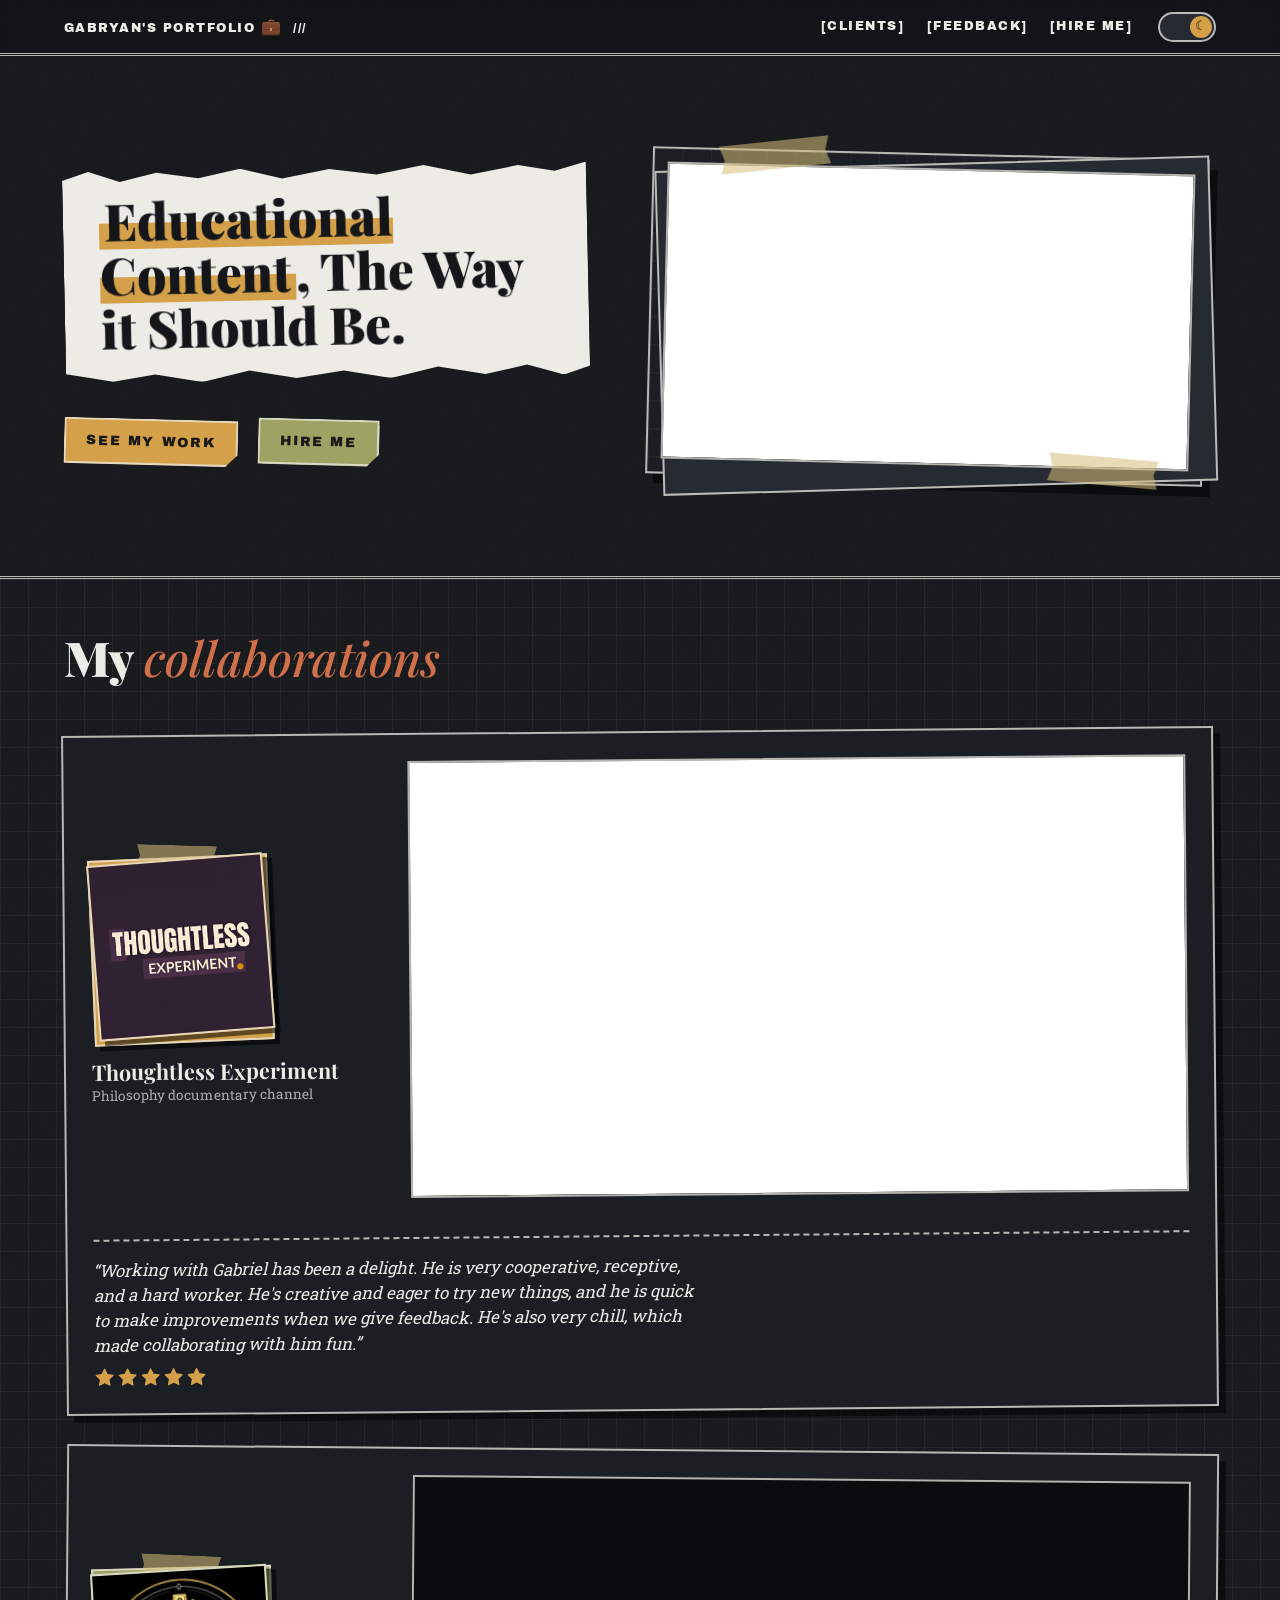
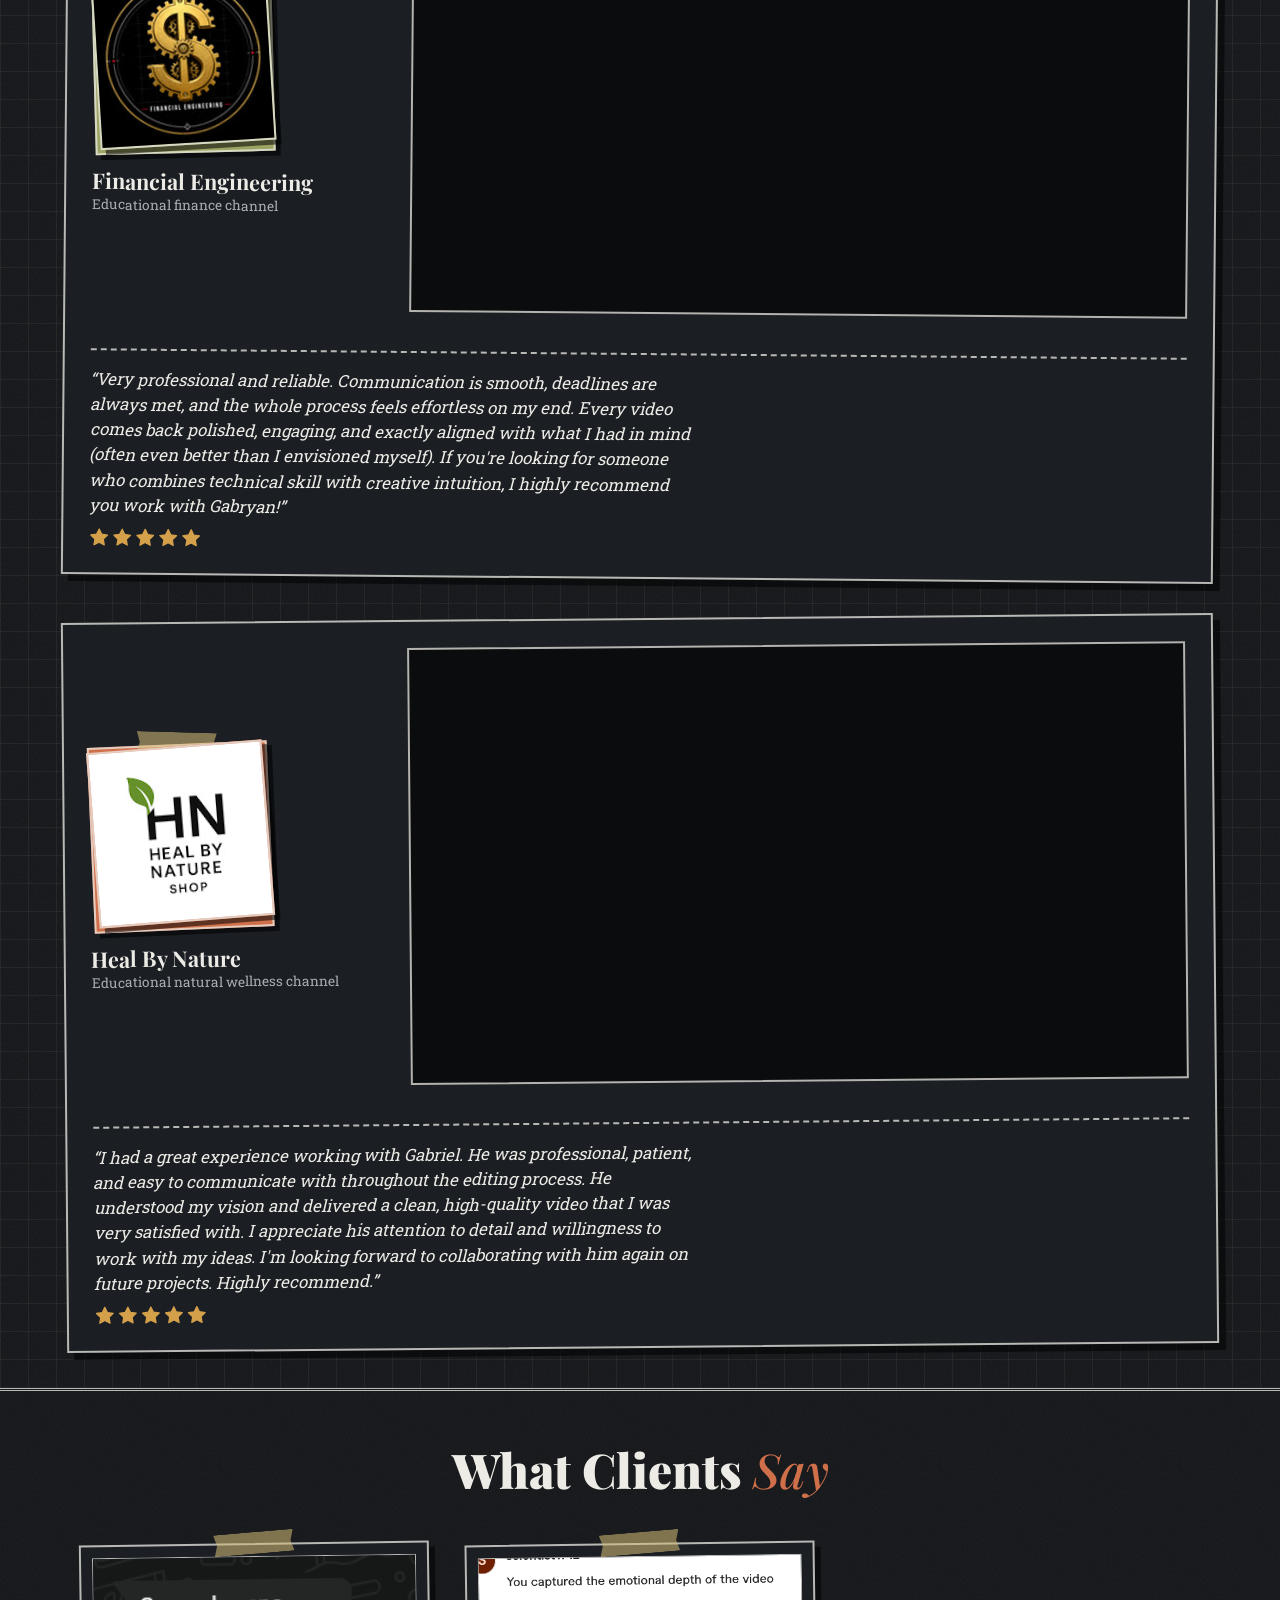
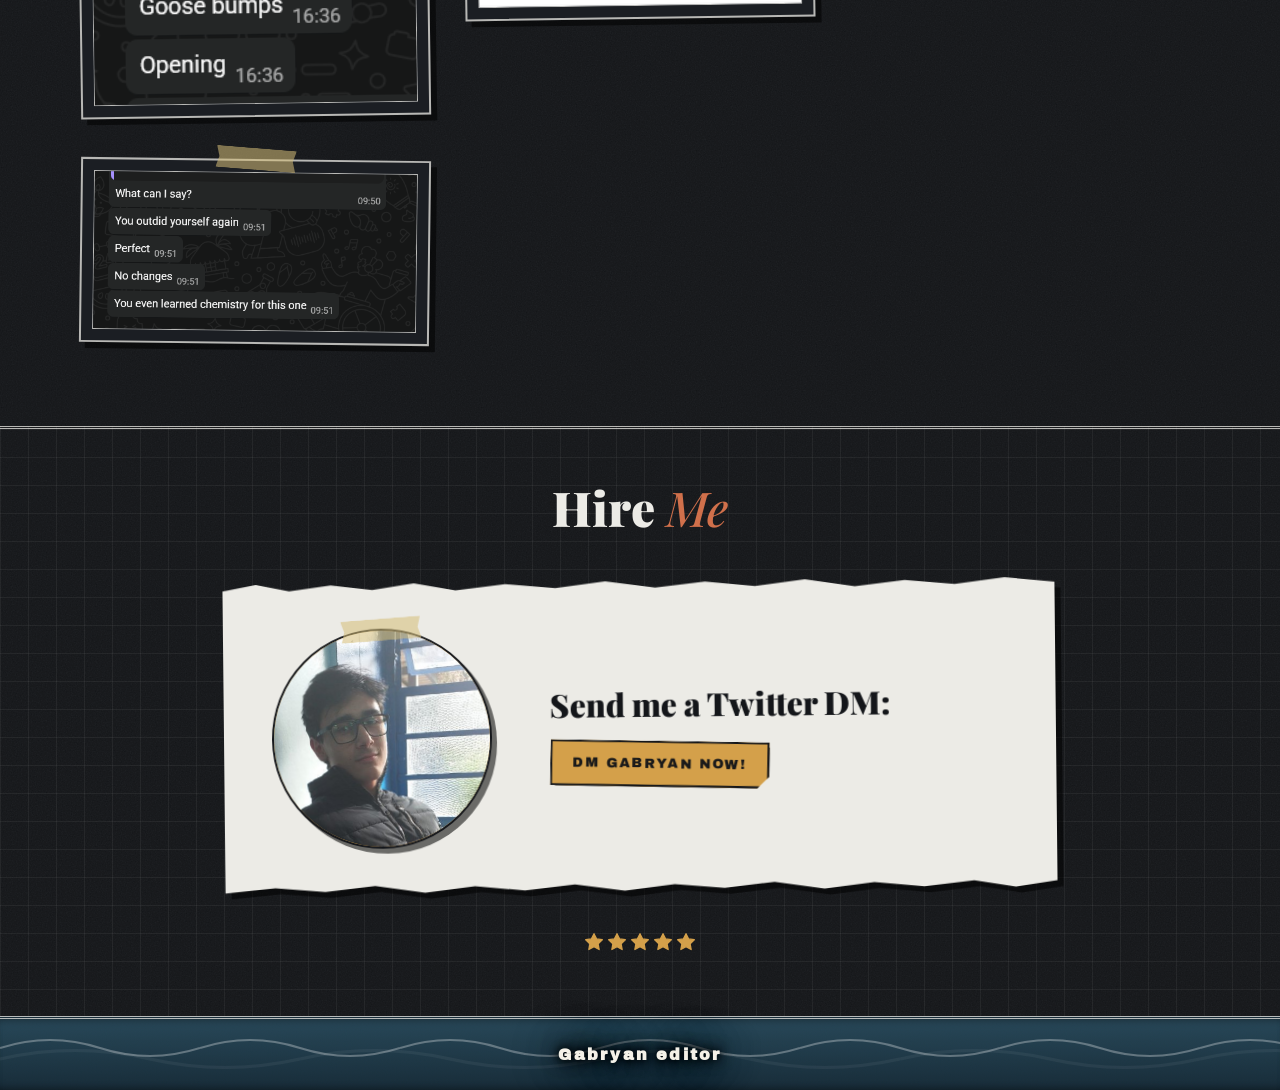
==== commit f28d7ab3: "change navbar" ====
--- a/index.html
+++ b/index.html
@@ -1026,7 +1026,7 @@
 
   <div class="masthead__right">
     <nav aria-label="Primary">
-      <a href="#about">[About]</a>
+      <!-- <a href="#about">[About]</a> -->
       <a href="#clients">[Clients]</a>
       <a href="#feedback">[Feedback]</a>
       <a href="#hire">[Hire me]</a>
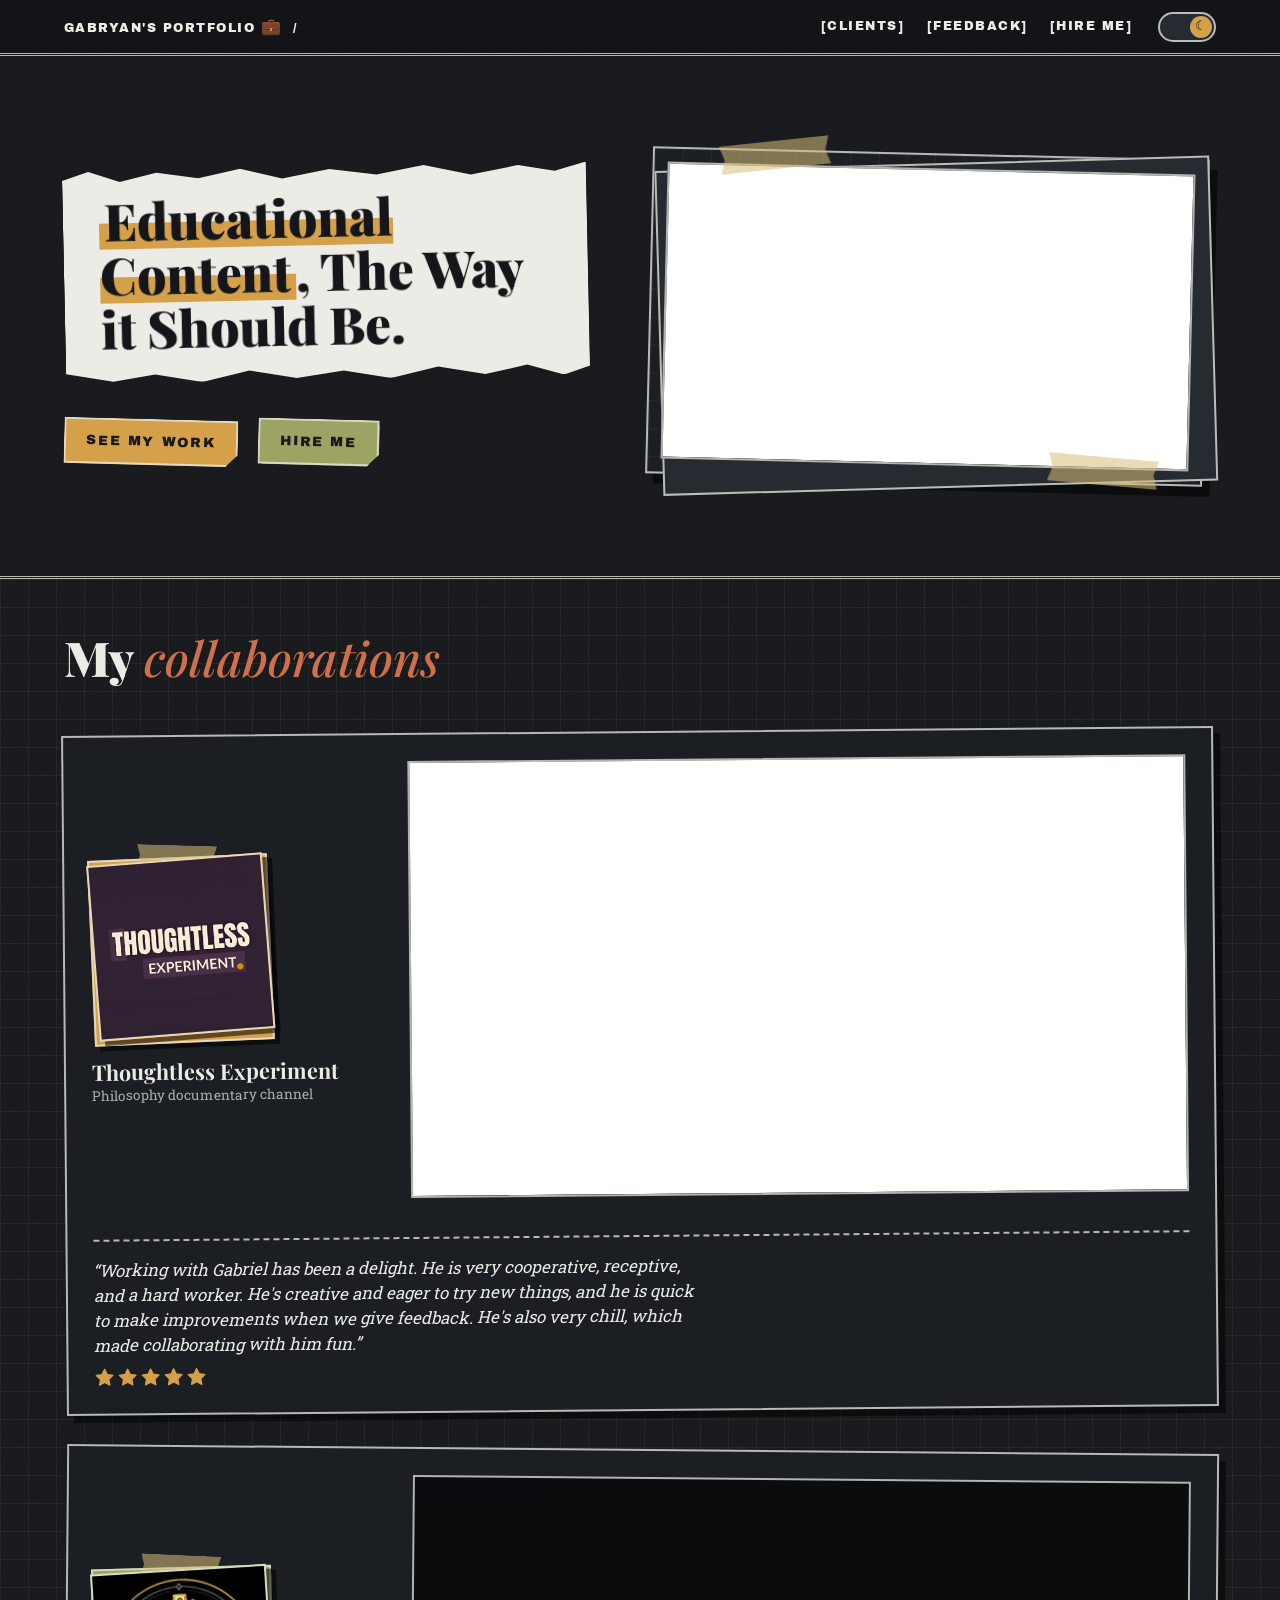
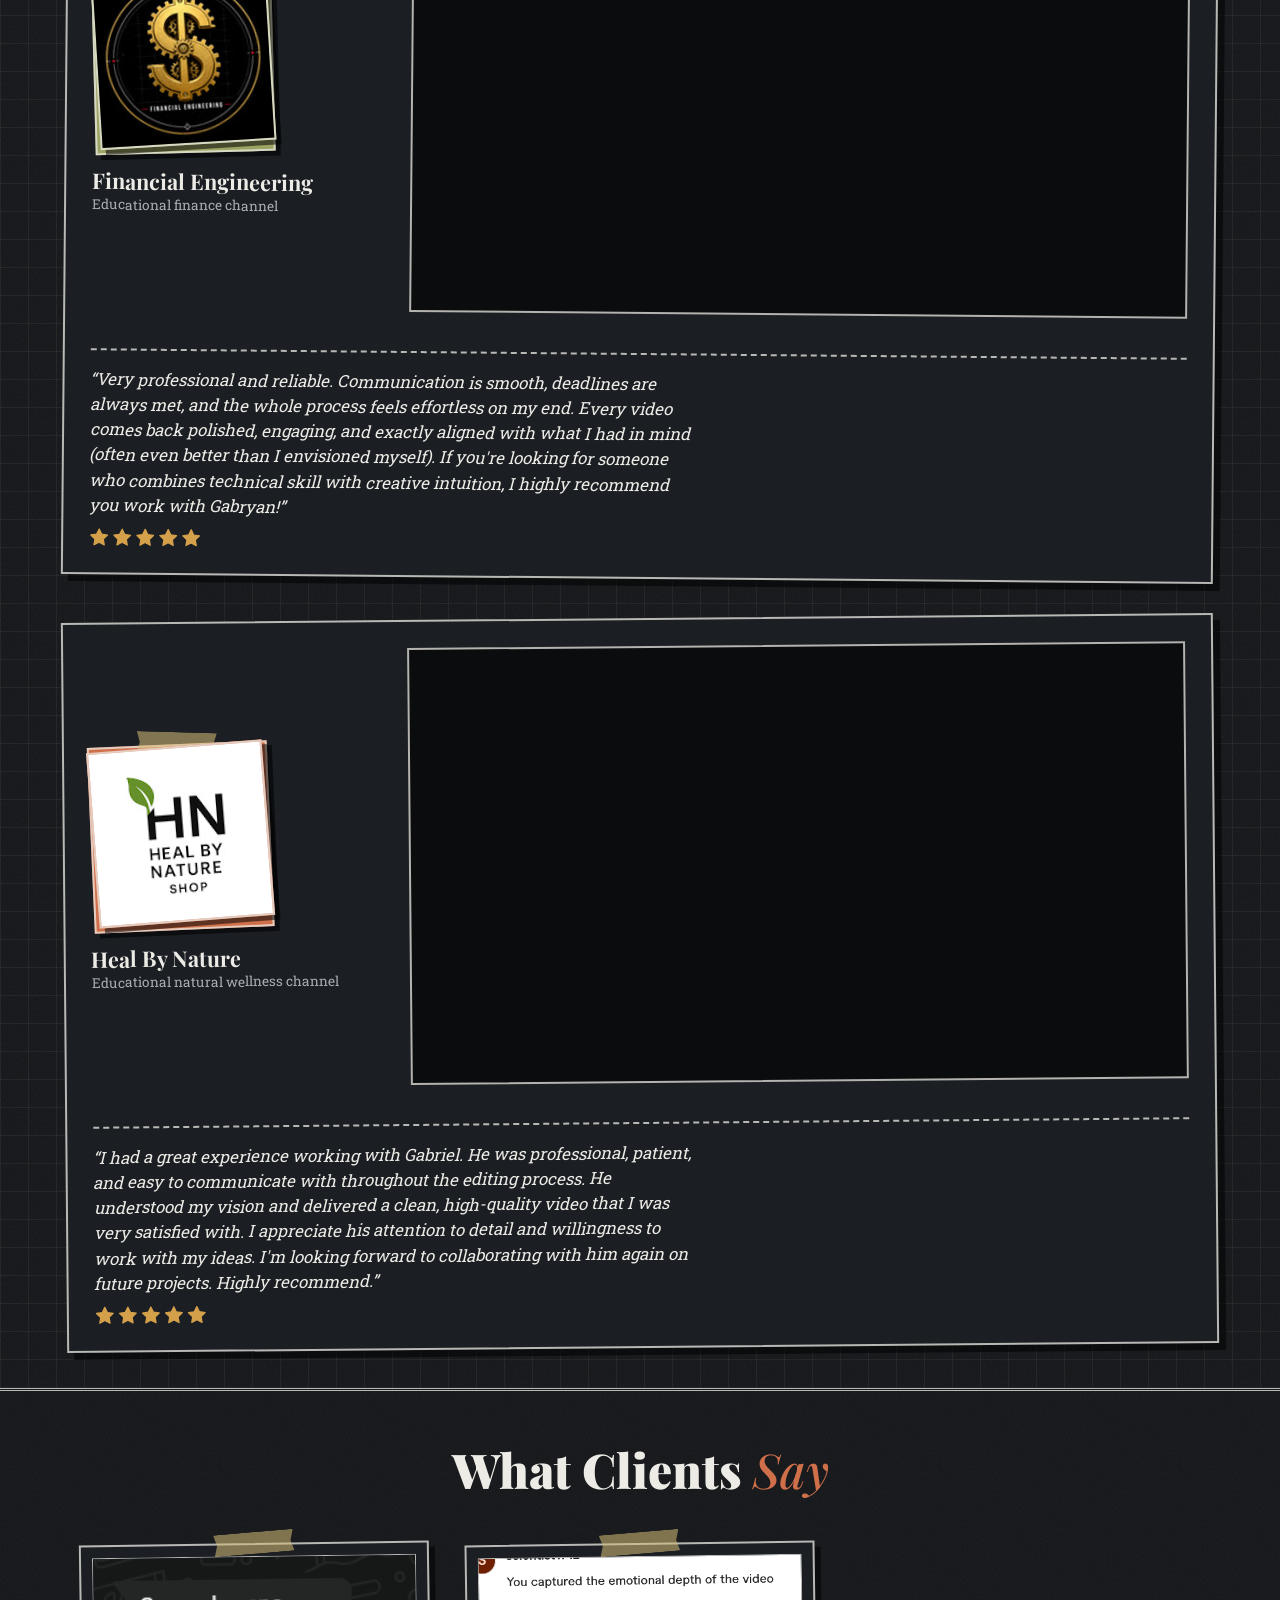
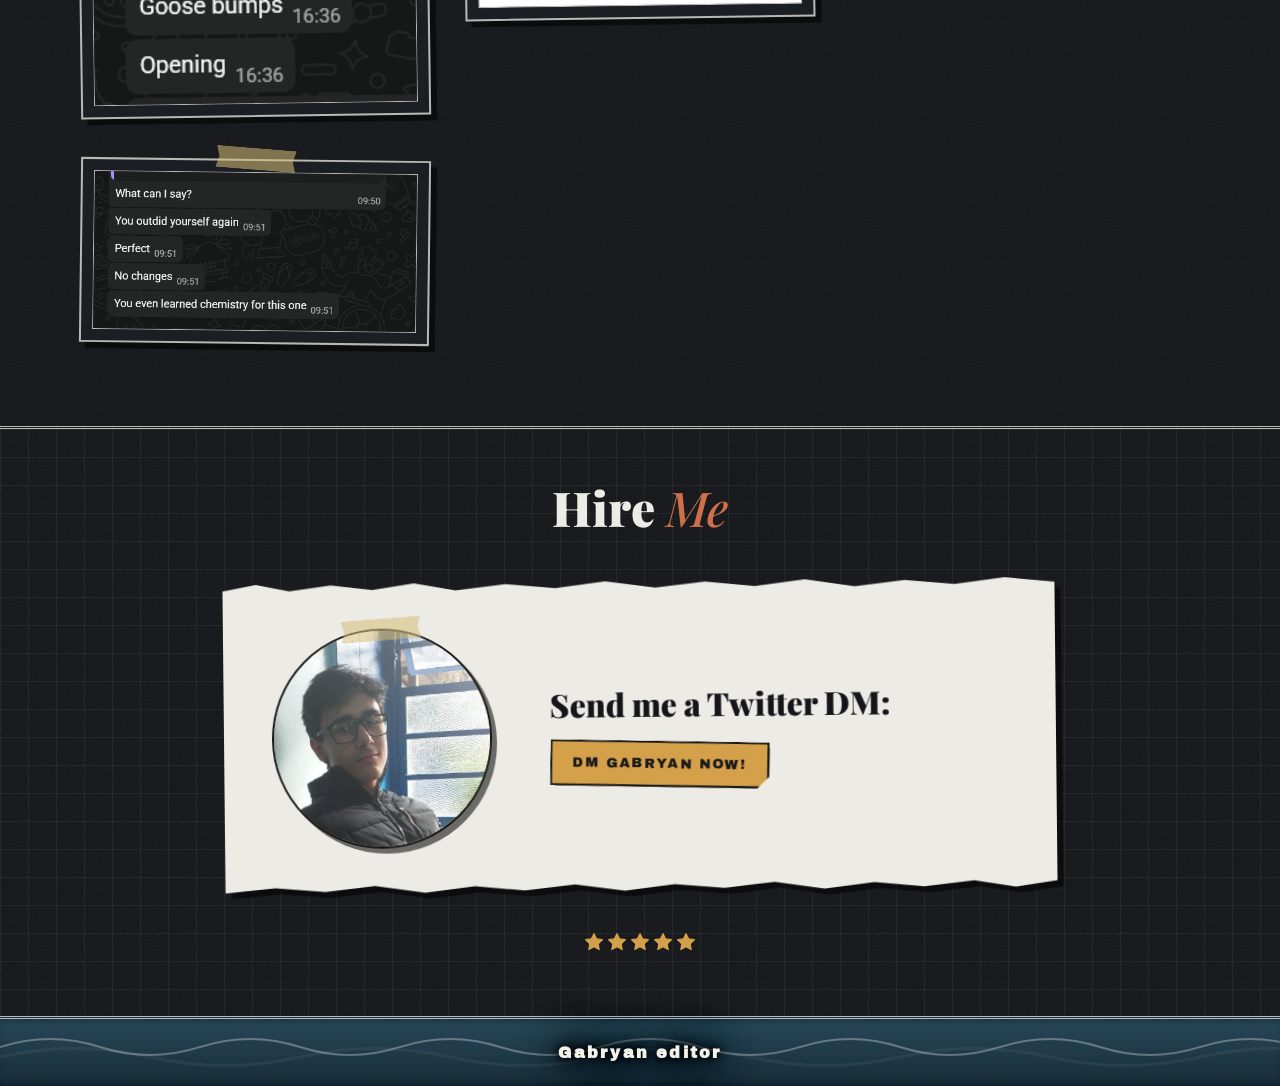
==== commit d8ce0356: "change footer animation" ====
--- a/index.html
+++ b/index.html
@@ -35,981 +35,8 @@
 <link href="https://fonts.googleapis.com/css2?family=Playfair+Display:ital,wght@0,700;0,900;1,500&family=Roboto+Slab:wght@400;700;900&family=Archivo+Black&display=swap" rel="stylesheet">
 
 <link rel="stylesheet" href="style.css">
-<style>
-
-/* ==========================================================
-   1. DESIGN TOKENS
-   Dark is the default (:root). Light values live in the
-   [data-theme="light"] block below. Every colour in the file
-   comes from these variables, so the toggle only swaps them.
-   ========================================================== */
-:root {
-  color-scheme: dark;
-
-  /* Surfaces */
-  --bg:        #121417;   /* off-black page background */
-  --surface:   #1b1e23;   /* cards, frames */
-  --surface-2: #262a31;   /* secondary sheet behind frames */
-
-  /* Text */
-  --ink:       #ecebe6;   /* crisp off-white */
-  --ink-soft:  #a9acb1;   /* light grey body copy */
-
-  /* Muted accents (brightened a touch for dark backgrounds) */
-  --ochre:     #d4a04a;
-  --olive:     #9da363;
-  --rust:      #d0704b;
-  --on-accent: #121417;   /* text colour placed on olive / rust tags */
-
-  /* Collage details */
-  --edge:      rgba(236, 235, 230, .75);  /* outlines */
-  --shadow:    rgba(0, 0, 0, .55);        /* offset "paper" shadows */
-  --grid:      rgba(255, 255, 255, .05);  /* graph-paper lines */
-  --banner-bg: #ecebe6;                   /* torn banner = light paper cutout */
-  --banner-fg: #14161a;
-  --cite:      #8a5a12;                   /* cite text on the light pull-quote */
-  --header-bg: rgba(18, 20, 23, .88);
-
-  /* Paper grain (SVG noise). Light speckle on dark paper. */
-  --grain: url("data:image/svg+xml;utf8,<svg xmlns='http://www.w3.org/2000/svg' width='240' height='240'><filter id='n'><feTurbulence type='fractalNoise' baseFrequency='.8' numOctaves='3' stitchTiles='stitch'/><feColorMatrix values='0 0 0 0 1  0 0 0 0 1  0 0 0 0 1  0 0 0 .6 0'/></filter><rect width='100%' height='100%' filter='url(%23n)' opacity='.09'/></svg>");
-
-  /* Fonts */
-  --serif: 'Playfair Display', Georgia, 'Times New Roman', serif;
-  --slab:  'Roboto Slab', Georgia, serif;
-  --label: 'Archivo Black', 'Arial Black', Impact, sans-serif;
-
-  /* Layout */
-  --header-h: 56px;       /* sticky header height */
-  --u: 1vh;               /* viewport unit (upgraded to svh below) */
-}
-
-/* Light theme overrides */
-[data-theme="light"] {
-  color-scheme: light;
-
-  --bg:        #efe9dc;
-  --surface:   #e4dccb;
-  --surface-2: #cfc9bd;
-
-  --ink:       #23272b;
-  --ink-soft:  #4a5056;
-
-  --ochre:     #b7822f;
-  --olive:     #6b7040;
-  --rust:      #9a4a2b;
-  --on-accent: #efe9dc;
-
-  --edge:      #23272b;
-  --shadow:    rgba(35, 39, 43, .22);
-  --grid:      rgba(35, 39, 43, .09);
-  --banner-bg: #23272b;
-  --banner-fg: #efe9dc;
-  --cite:      #d4a04a;
-  --header-bg: rgba(239, 233, 220, .9);
-
-  /* Dark speckle on light paper */
-  --grain: url("data:image/svg+xml;utf8,<svg xmlns='http://www.w3.org/2000/svg' width='240' height='240'><filter id='n'><feTurbulence type='fractalNoise' baseFrequency='.8' numOctaves='3' stitchTiles='stitch'/><feColorMatrix values='0 0 0 0 .25  0 0 0 0 .22  0 0 0 0 .18  0 0 0 .55 0'/></filter><rect width='100%' height='100%' filter='url(%23n)' opacity='.55'/></svg>");
-}
-
-/* Prefer small-viewport units so mobile browser bars don't push content */
-@supports (height: 1svh) { :root { --u: 1svh; } }
-
-/* ==========================================================
-   2. BASE + PAPER TEXTURE
-   ========================================================== */
-*, *::before, *::after { box-sizing: border-box; }
-
-html {
-  scroll-behavior: smooth;
-  scroll-padding-top: var(--header-h);   /* anchors land below sticky header */
-}
-
-body {
-  margin: 0;
-  color: var(--ink);
-  font-family: var(--slab);
-  line-height: 1.6;
-  background-color: var(--bg);
-  background-image: var(--grain);
-  transition: background-color .25s ease, color .25s ease;
-}
-
-img, iframe { max-width: 100%; }
-
-/* ==========================================================
-   3. REUSABLE COLLAGE PIECES
-   ========================================================== */
-
-/* Graph-paper grid, applied to any container via .grid-bg */
-.grid-bg {
-  background-image:
-    linear-gradient(var(--grid) 1px, transparent 1px),
-    linear-gradient(90deg, var(--grid) 1px, transparent 1px);
-  background-size: 28px 28px;
-}
-
-/* Small heavy label ("CHAPTER 02", "FIG. 1") */
-.tag {
-  display: inline-block;
-  font-family: var(--label);
-  font-size: .72rem;
-  letter-spacing: .14em;
-  text-transform: uppercase;
-  padding: .3em .8em;
-  color: var(--bg);
-  background: var(--ink);
-  transform: rotate(-2deg);
-  box-shadow: 2px 2px 0 var(--shadow);
-}
-.tag--olive { background: var(--olive); color: var(--on-accent); }
-.tag--rust  { background: var(--rust);  color: var(--on-accent); transform: rotate(1.5deg); }
-
-/* Strip of translucent "masking tape" */
-.tape {
-  position: absolute;
-  width: 110px;
-  height: 28px;
-  background: rgba(214, 190, 120, .55);
-  box-shadow: 0 1px 2px rgba(0, 0, 0, .25);
-  clip-path: polygon(0 0, 4% 50%, 0 100%, 100% 100%, 96% 50%, 100% 0);
-  pointer-events: none;
-}
-
-/* 16:9 responsive video wrapper (used in hero + collaborations) */
-.embed {
-  position: relative;
-  aspect-ratio: 16 / 9;
-  background: #0b0c0e;
-  border: 2px solid var(--edge);
-  overflow: hidden;
-}
-.embed iframe {
-  position: absolute;
-  inset: 0;
-  width: 100%;
-  height: 100%;
-  border: 0;
-}
-
-/* ==========================================================
-   4. STICKY HEADER + THEME TOGGLE
-   Fixed height (--header-h) so the hero can budget around it.
-   ========================================================== */
-.masthead {
-  position: sticky;
-  top: 0;
-  z-index: 50;
-  height: var(--header-h);
-  display: flex;
-  align-items: center;
-  justify-content: space-between;
-  gap: 1rem;
-  padding: 0 clamp(1rem, 5vw, 4rem);
-  background: var(--header-bg);
-  -webkit-backdrop-filter: blur(8px);
-          backdrop-filter: blur(8px);
-  border-bottom: 3px double var(--edge);
-  font-family: var(--label);
-  font-size: .78rem;
-  letter-spacing: .12em;
-  text-transform: uppercase;
-}
-.masthead__brand { white-space: nowrap; }
-.masthead__right { display: flex; align-items: center; gap: 1.6rem; }
-.masthead nav { display: flex; gap: 1.4rem; }
-.masthead a { color: inherit; text-decoration: none; }
-.masthead a:hover { color: var(--rust); text-decoration: underline wavy; }
-
-/* Switch: knob slides right in dark mode, left in light mode */
-.switch {
-  position: relative;
-  flex: none;
-  width: 58px;
-  height: 30px;
-  padding: 0;
-  cursor: pointer;
-  background: var(--surface-2);
-  border: 2px solid var(--edge);
-  border-radius: 999px;
-  transition: background .2s ease;
-}
-.switch:focus-visible { outline: 2px solid var(--ochre); outline-offset: 3px; }
-.switch__knob {
-  position: absolute;
-  top: 2px;
-  left: 2px;
-  width: 22px;
-  height: 22px;
-  display: grid;
-  place-items: center;
-  font-size: .8rem;
-  line-height: 1;
-  color: #1a1a1a;
-  background: var(--ochre);
-  border-radius: 50%;
-  transition: transform .2s ease;
-}
-.switch__knob::before { content: "\2600"; }                 /* sun */
-.switch[aria-checked="true"] .switch__knob { transform: translateX(28px); }
-.switch[aria-checked="true"] .switch__knob::before { content: "\263E"; } /* moon */
-
-/* ==========================================================
-   5. HERO — header + hero ≈ 64% of the viewport
-   Header is 56px; the hero's min-height fills the rest of the
-   64% budget. Type and the video are sized in viewport units so
-   the whole block stays compact and the next section peeks in.
-   ========================================================== */
-.hero {
-  min-height: calc(64 * var(--u) - var(--header-h));
-  display: grid;
-  grid-template-columns: 1fr 1.1fr;
-  align-items: center;
-  gap: clamp(1.5rem, 4vw, 4rem);
-  padding: clamp(.75rem, 3 * var(--u), 2rem) clamp(1rem, 5vw, 4rem);
-}
-
-/* ---------- Left column: text ---------- */
-.hero__text { position: relative; }
-
-.hero__kicker { margin-bottom: clamp(.6rem, 2 * var(--u), 1.1rem); }
-
-/* Headline sits on a torn-paper banner */
-.hero__title {
-  display: inline-block;
-  margin: 0 0 clamp(.6rem, 2 * var(--u), 1.1rem);
-  padding: .45em .7em .55em;
-  font-family: var(--serif);
-  font-weight: 900;
-  /* capped by both width and height so it never bloats the hero */
-  font-size: clamp(1.7rem, min(4vw, 6.2 * var(--u)), 3.2rem);
-  line-height: 1.05;
-  color: var(--banner-fg);
-  background: var(--banner-bg);
-  transform: rotate(-1.2deg);
-  /* Jagged top & bottom edges = torn paper */
-  clip-path: polygon(
-    0 4%, 5% 0, 11% 5%, 18% 1%, 26% 4%, 34% 0, 42% 5%, 51% 1%, 60% 4%, 69% 0, 78% 5%, 87% 1%, 94% 4%, 100% 0,
-    100% 96%, 95% 100%, 88% 95%, 80% 99%, 71% 95%, 62% 100%, 53% 96%, 44% 99%, 35% 95%, 26% 100%, 17% 96%, 9% 99%, 0 95%
-  );
-  filter: drop-shadow(5px 5px 0 var(--shadow));
-}
-/* Marker-swipe highlight */
-.hero__title mark {
-  background: linear-gradient(transparent 55%, var(--ochre) 55%, var(--ochre) 92%, transparent 92%);
-  color: inherit;
-  padding: 0 .1em;
-}
-
-.hero__bio {
-  max-width: 34rem;
-  margin: 0 0 clamp(.8rem, 2.5 * var(--u), 1.4rem);
-  font-size: .95rem;
-  color: var(--ink-soft);
-}
-.hero__bio::first-letter {                 /* editorial drop cap */
-  float: left;
-  font-family: var(--serif);
-  font-weight: 900;
-  font-size: 3rem;
-  line-height: .8;
-  padding: .08em .1em 0 0;
-  color: var(--rust);
-}
-
-/* ---------- Tactile cutout button ---------- */
-.btn {
-  display: inline-block;
-  padding: .75em 1.5em;
-  margin: 0 1rem 0 0;
-  font-family: var(--label);
-  font-size: .85rem;
-  letter-spacing: .12em;
-  text-transform: uppercase;
-  text-decoration: none;
-  color: #1a1a1a;                          /* dark text on ochre in both themes */
-  background: var(--ochre);
-  border: 2px solid var(--edge);
-  transform: rotate(1.5deg);
-  box-shadow: 5px 5px 0 var(--edge);
-  transition: transform .15s ease, box-shadow .15s ease, filter .15s ease;
-  clip-path: polygon(0 0, 100% 0, 100% calc(100% - 12px), calc(100% - 12px) 100%, 0 100%);
-}
-
-#btn_cta{
-  background: var(--olive);
-}
-
-.btn:hover,
-.btn:focus-visible {
-  filter: brightness(1.1);
-  transform: rotate(0deg) translate(2px, 2px);
-  box-shadow: 2px 2px 0 var(--edge);
-  outline: none;
-}
-.btn:active { transform: translate(5px, 5px); box-shadow: 0 0 0 var(--edge); }
-
-/* ---------- Right column: framed iframe ---------- */
-.hero__media { position: relative; padding: .6rem; }
-
-.frame {
-  position: relative;
-  margin: 0 auto;
-  padding: .8rem;
-  background-color: var(--surface);
-  border: 2px solid var(--edge);
-  transform: rotate(1.4deg);
-  box-shadow: 8px 10px 0 var(--shadow);
-  /* Cap the frame width so the 16:9 video's height stays within the
-     hero budget: (64vh − ~11rem of chrome) × 16/9 + padding. */
-  max-width: max(300px, calc((64 * var(--u) - 11rem) * 1.7778 + 1.6rem + 4px));
-}
-.frame::before {                             /* second sheet peeking out */
-  content: "";
-  position: absolute;
-  inset: 8px -10px -10px 8px;
-  background: var(--surface-2);
-  border: 2px solid var(--edge);
-  z-index: -1;
-  transform: rotate(-3deg);
-}
-.frame__caption {
-  margin: .6rem 0 0;
-  font-family: var(--serif);
-  font-style: italic;
-  font-size: .85rem;
-  color: var(--ink-soft);
-}
-.hero__media .tape--1 { top: -2px; left: 14%; transform: rotate(-6deg); z-index: 2; }
-.hero__media .tape--2 { bottom: 4px; right: 10%; transform: rotate(5deg); z-index: 2; }
-
-/* ==========================================================
-   6. SECTIONS (shared)
-   ========================================================== */
-.section {
-  position: relative;
-  padding: clamp(2.5rem, 2vw, 3rem) clamp(1rem, 5vw, 4rem);
-  /*padding: 2.5rem 1rem;*/
-  border-top: 3px double var(--edge);
-}
-.section__head {
-  display: flex;
-  align-items: baseline;
-  flex-wrap: wrap;
-  gap: 1rem 1.5rem;
-  margin-bottom: 2.2rem;
-}
-.section__title {
-  margin: 0;
-  font-family: var(--serif);
-  font-weight: 900;
-  font-size: clamp(1.8rem, 4vw, 3rem);
-}
-.section__title em { color: var(--rust); font-weight: 500; }
-
-/* ==========================================================
-   7. FEATURED COLLABORATIONS (second section)
-   Each row: left = square channel picture + name, right = video.
-   ========================================================== */
-.collabs { display: grid; gap: clamp(1.5rem, 3vw, 2.5rem); }
-
-.collab {
-  display: grid;
-  grid-template-columns: minmax(200px, 280px) 1fr;
-  align-items: center;
-  gap: clamp(1.2rem, 3vw, 2.5rem);
-  padding: clamp(1rem, 2vw, 1.6rem);
-  background-color: var(--surface);
-  border: 2px solid var(--edge);
-  box-shadow: 7px 7px 0 var(--shadow);
-}
-.collab:nth-child(odd)  { transform: rotate(-.5deg); }
-.collab:nth-child(even) { transform: rotate(.5deg); }
-
-/* Left: who it was for */
-.collab__who {
-  display: flex;
-  flex-direction: column;
-  align-items: flex-start;
-  gap: .6rem;
-}
-
-/* Square channel picture. --c sets the placeholder colour per client. */
-.avatar {
-  position: relative;
-  width: min(100%, 180px);
-  aspect-ratio: 1 / 1;                     /* always square */
-  display: grid;
-  place-items: center;
-  margin-bottom: .4rem;
-  font-family: var(--label);
-  font-size: 3rem;
-  color: #14161a;
-  background: var(--c, var(--ochre));
-  border: 2px solid var(--edge);
-  box-shadow: 5px 5px 0 var(--shadow);
-  transform: rotate(-2deg);
-}
-/* Real pictures: drop an <img> in and it fills the square */
-.avatar img { width: 100%; height: 100%; object-fit: cover; display: block; }
-.avatar .tape { top: -14px; left: calc(50% - 40px); width: 80px; height: 22px; transform: rotate(4deg); }
-
-.collab__name {
-  margin: 0;
-  font-family: var(--serif);
-  font-size: 1.35rem;
-  line-height: 1.2;
-}
-.collab__meta {
-  margin: 0;
-  font-size: .85rem;
-  color: var(--ink-soft);
-}
-
-/* ==========================================================
-   8. SELECTED WORK — pinned clippings
-   ========================================================== */
-.cards {
-  display: grid;
-  grid-template-columns: repeat(3, 1fr);
-  gap: clamp(1.5rem, 3vw, 2.5rem);
-}
-.card {
-  position: relative;
-  padding: 1.6rem 1.4rem 1.4rem;
-  background-color: var(--surface);
-  border: 2px solid var(--edge);
-  box-shadow: 6px 6px 0 var(--shadow);
-  transition: transform .2s ease;
-}
-.card:nth-child(1) { transform: rotate(-1.4deg); }
-.card:nth-child(2) { transform: rotate(1deg) translateY(10px); }
-.card:nth-child(3) { transform: rotate(-.6deg); }
-.card:hover { transform: rotate(0) translateY(-4px); }
-.card .tape { top: -14px; left: calc(50% - 55px); transform: rotate(-3deg); }
-
-.card__num { font-family: var(--label); font-size: 2.6rem; line-height: 1; color: var(--olive); }
-.card h3   { margin: .4rem 0 .6rem; font-family: var(--serif); font-size: 1.4rem; }
-.card p    { margin: 0 0 1rem; font-size: .95rem; color: var(--ink-soft); }
-.card__meta {
-  font-family: var(--label);
-  font-size: .7rem;
-  letter-spacing: .12em;
-  text-transform: uppercase;
-  color: var(--rust);
-}
-
-/* Pull-quote */
-.pullquote {
-  margin: 4rem auto 0;
-  max-width: 46rem;
-  padding: 1.6rem 2rem;
-  text-align: center;
-  background: var(--banner-bg);
-  color: var(--banner-fg);
-  font-family: var(--serif);
-  font-size: clamp(1.2rem, 2.6vw, 1.8rem);
-  font-style: italic;
-  transform: rotate(-.8deg);
-  box-shadow: 8px 8px 0 var(--ochre);
-}
-.pullquote cite {
-  display: block;
-  margin-top: .8rem;
-  font-family: Georgia, Times, Serif;
-  font-weight: bold;
-  font-style: normal;
-  font-size: .72rem;
-  letter-spacing: .15em;
-  text-transform: uppercase;
-  color: var(--cite);
-}
-
-/* ==========================================================
-   9. RESPONSIVE
-   ========================================================== */
-
-/* Tablet / mobile: stack everything */
-@media (max-width: 767px) {
-  .masthead nav { display: none; }             /* brand + toggle only */
-
-  /* Hero: compact stack so header + hero still stay near 65-70%
-     of a typical phone screen. */
-  .hero {
-    grid-template-columns: 1fr;
-    min-height: 0;
-    gap: 1rem;
-    padding-top: .9rem;
-    padding-bottom: 1rem;
-  }
-  .hero__title { font-size: clamp(1.5rem, 7vw, 2rem); }
-  .hero__bio {                                  /* trim bio to two lines */
-    display: -webkit-box;
-    -webkit-line-clamp: 2;
-            line-clamp: 2;
-    -webkit-box-orient: vertical;
-    overflow: hidden;
-    margin-bottom: .9rem;
-  }
-  .hero__bio::first-letter { all: unset; }      /* no drop cap when clamped */
-  .hero__media { padding: .3rem; }
-  .frame { max-width: none; transform: rotate(.6deg); padding: .6rem; }
-  .frame__caption { display: none; }
-
-  /* Collaborations: picture + name on top, video below */
-  .collab { grid-template-columns: 1fr; transform: none !important; }
-  .collab__who {
-    flex-direction: row;
-    align-items: center;
-    gap: 1rem;
-  }
-  .avatar { width: 88px; font-size: 1.8rem; margin: 0; flex: none; }
-  .avatar .tape { display: none; }
-
-  .cards { grid-template-columns: 1fr; }
-  .card:nth-child(n) { transform: rotate(-.6deg); }
-  .pullquote { padding: 1.2rem; }
-}
-
-/* ==========================================================
-   10. CLIENT REVIEWS + HIRE ME
-   ========================================================== */
-
-/* --- Review: quote on top, 5-star rating directly below.
-       Sits at the bottom of each .collab card and spans both columns. --- */
-.review {
-  grid-column: 1 / -1;
-  display: flex;
-  flex-direction: column;
-  align-items: flex-start;
-  gap: .6rem;
-  margin: 0;
-  padding-top: 1rem;
-  border-top: 2px dashed var(--edge);
-}
-.review__text {
-  margin: 0;
-  max-width: 60ch;
-  font-family: "Roboto Slab", var(--label);
-  font-style: italic;
-  font-size: 1.05rem;
-  line-height: 1.5;
-  color: var(--ink);
-}
-.review__text p { margin: 0; }
-.review__stars { display: flex; gap: .2rem; }
-
-/* Filled star by default; add .star--off for an empty one */
-.star {
-  flex: none;
-  width: 1.25rem;
-  height: 1.25rem;
-  fill: var(--ochre);
-  stroke: var(--ochre);
-  stroke-width: 1.5;
-  stroke-linejoin: round;
-}
-.star--off { fill: none; }
-
-/* --- Hire Me --- */
-.section__head--center { justify-content: center; text-align: center; }
-
-/* The card is a torn-paper cutout, like the About headline (.hero__title).
-   The torn shape is drawn on ::before so the drop-shadow filter on .hire can
-   follow its jagged edge (a clip-path on the same element would clip its own shadow). */
-.hire {
-  --edge: var(--banner-fg);        /* outlines inside the cutout use the banner's ink colour */
-  position: relative;
-  display: grid;
-  grid-template-columns: minmax(180px, 240px) 1fr;
-  align-items: center;
-  gap: clamp(1.5rem, 4vw, 3rem);
-  max-width: 52rem;
-  margin: 0 auto;
-  padding: clamp(1.8rem, 4vw, 2.8rem) clamp(1.4rem, 3vw, 2.4rem);
-  color: var(--banner-fg);
-  transform: rotate(-.6deg);
-  filter: drop-shadow(6px 6px 0 var(--shadow));
-}
-.hire::before {
-  content: "";
-  position: absolute;
-  inset: 0;
-  z-index: -1;                     /* behind the photo + text, above nothing else */
-  background: var(--banner-bg);
-  /* Jagged top & bottom edges = torn paper */
-  clip-path: polygon(
-    0 2%, 4% 0, 8% 2.2%, 13% .4%, 18% 2%, 23% 0, 28% 2.4%, 34% .6%, 40% 2%, 46% 0, 52% 2.2%, 58% .4%, 64% 2%, 70% 0, 76% 2.4%, 82% .6%, 88% 2%, 94% 0, 100% 1.6%,
-    100% 98%, 95% 100%, 90% 97.8%, 84% 99.6%, 78% 98%, 72% 100%, 66% 97.6%, 60% 99.4%, 54% 98%, 48% 100%, 42% 97.8%, 36% 99.6%, 30% 98%, 24% 100%, 18% 97.6%, 12% 99.4%, 6% 98%, 0 99.6%
-  );
-}
-
-/* Left: circular profile picture (use a square image; it gets masked to a circle) */
-.hire__media { position: relative; justify-self: center; width: min(100%, 220px); }
-.hire__photo {
-  aspect-ratio: 1 / 1;
-  display: grid;
-  place-items: center;
-  overflow: hidden;
-  border-radius: 50%;
-  font-family: var(--label);
-  font-size: 4rem;
-  color: #14161a;
-  background: var(--c, var(--ochre));
-  border: 2px solid var(--edge);
-  box-shadow: 5px 5px 0 var(--shadow);
-}
-.hire__photo img { width: 100%; height: 100%; object-fit: cover; display: block; }
-.hire__media .tape { top: -10px; left: calc(50% - 40px); width: 80px; height: 22px; transform: rotate(-4deg); z-index: 2; }
-
-/* Right: call to action */
-.hire__body { display: flex; flex-direction: column; align-items: flex-start; gap: 1.1rem; }
-.hire__prompt {
-  margin: 0;
-  font-family: var(--serif);
-  font-weight: 900;
-  font-size: clamp(1.4rem, 3vw, 2rem);
-  line-height: 1.2;
-}
-.hire__body .btn { margin: 0; }
-
-/* Extra space at the bottom of the Hire section.
-   EDIT ME: change the three values in clamp(min, preferred, max) below.
-   min = smallest (phones), max = largest (desktop), preferred = scales with screen width. */
-#hire { padding-bottom: clamp(2rem, 5vw, 4rem); }
-
-/* Stars centered below the Hire card */
-.hire__stars { justify-content: center; margin-top: clamp(1.8rem, 4vw, 2.6rem); }
-
-/* Mobile: photo stacks ABOVE the text + link (it comes first in the HTML) */
-@media (max-width: 767px) {
-  .review__text { font-size: 1rem; }
-
-  .hire {
-    grid-template-columns: 1fr;
-    justify-items: center;
-    text-align: center;
-    transform: none;
-  }
-  .hire__media { width: min(60%, 200px); }
-  .hire__body { align-items: center; }
-}
-
-/* ==========================================================
-   10b. CLIENT FEEDBACK — masonry wall of message screenshots
-   CSS multi-column layout: each screenshot keeps its natural
-   aspect ratio (height:auto), so tall and wide images sit
-   together with no cropping or stretching.
-   ========================================================== */
-.feedback {
-  column-count: 3;
-  column-gap: clamp(1.2rem, 3vw, 2.2rem);
-  max-width: 70rem;
-  margin: 0 auto;
-}
-.shot {
-  position: relative;
-  display: inline-block;               /* needed with break-inside for some browsers */
-  width: 100%;
-  margin: 0 0 clamp(1.2rem, 3vw, 2.2rem);
-  padding: .7rem;
-  background-color: var(--surface);
-  border: 2px solid var(--edge);
-  box-shadow: 6px 6px 0 var(--shadow);
-  break-inside: avoid;                 /* never split a screenshot across columns */
-  -webkit-column-break-inside: avoid;
-  transition: transform .2s ease;
-}
-.shot:nth-child(odd)  { transform: rotate(-.8deg); }
-.shot:nth-child(even) { transform: rotate(.7deg); }
-.shot:hover { transform: rotate(0) translateY(-4px); }
-.shot .tape { top: -13px; left: calc(50% - 40px); width: 80px; height: 22px; transform: rotate(-4deg); z-index: 2; }
-.shot:nth-child(even) .tape { transform: rotate(4deg); }
-
-/* The screenshot itself: full width, natural height, never cropped */
-.shot img {
-  display: block;
-  width: 100%;
-  height: auto;
-  border: 1px solid var(--edge);
-  background: var(--surface-2);
-}
-
-@media (max-width: 900px) { .feedback { column-count: 2; } }
-@media (max-width: 767px) { .shot:nth-child(n) { transform: rotate(-.4deg); } }
-@media (max-width: 520px) { .feedback { column-count: 1; max-width: 26rem; } }
-
-/* Respect users who prefer less motion */
-@media (prefers-reduced-motion: reduce) {
-  html { scroll-behavior: auto; }
-  * { transition: none !important; }
-}
-
-
-/* footer */
-
-footer {
-    padding-bottom: 5rem;
-    padding: .40rem clamp(1rem, 5vw, 4rem);
-    border-top: 3px double var(--edge);
-    font-family: 'Segoe Script', 'Segoe Print', cursive, var(--label);
-    font-weight: bold;
-    font-size: 1rem;
-    letter-spacing: .14em;
-    display: grid;
-    place-items: center;
-    position: relative;
-
-    /* --- River: water gradient + two wave layers drifting sideways --- */
-    color: #f4f1e8;
-    text-shadow: 0 1px 3px rgba(0, 0, 0, .65);          /* keeps the text readable on the water */
-    background:
-        /* near ripples (faster) */
-        url("data:image/svg+xml;utf8,<svg xmlns='http://www.w3.org/2000/svg' width='200' height='40' viewBox='0 0 200 40'><path d='M0 20 Q50 4 100 20 T200 20' fill='none' stroke='white' stroke-opacity='.3' stroke-width='2'/></svg>") repeat-x 0 30% / 200px 40px,
-        /* far ripples (slower) */
-        url("data:image/svg+xml;utf8,<svg xmlns='http://www.w3.org/2000/svg' width='300' height='50' viewBox='0 0 300 50'><path d='M0 25 Q75 8 150 25 T300 25' fill='none' stroke='white' stroke-opacity='.05' stroke-width='3'/></svg>") repeat-x 0 75% / 300px 50px,
-        /* deep water */
-        linear-gradient(180deg, #2b5266cf 0%, #17303fcf 100%);
-    box-shadow: inset 0 8px 10px -8px rgba(0, 0, 0, .5),
-                inset 0 -8px 10px -8px rgba(0, 0, 0, .5);   /* soft river banks */
-    animation: river-flow 14s linear infinite;
-}
-
-/* Each layer moves by exactly its own tile width, so the loop is seamless.
-   Different distances = different speeds = a little parallax. */
-@keyframes river-flow {
-    from { background-position: 0 30%,     0 75%,     0 0; }
-    to   { background-position: 200px 30%, 300px 75%, 0 0; }
-}
-
-@media (prefers-reduced-motion: reduce) {
-    footer { animation: none; }
-}
-
-footer #lamp-top::before {
-	transition: all var(--time-transition) var(--delay-lamp) linear;
-
-	content: "";
-	position: absolute;
-	height: var(--height-top-lamp);
-	width: calc(var(--width-lamp-glass)/2);
-	border-top-right-radius: 100%;
-	background-color: var(--color-lamp);
-	border-top: 1px solid var(--border-lamp);
-	border-right: 1px solid var(--border-lamp);
-
-	top: -2rem;
-	left: 50%;
-}
-
-footer #lamp-top::after {
-	transition: all var(--time-transition) var(--delay-lamp) linear;
-
-	content: "";
-	position: absolute;
-	height: var(--height-top-lamp);
-	width: calc(var(--width-lamp-glass)/2);
-	border-top-left-radius: 100%;
-	background-color: var(--color-lamp);
-	border-top: 1px solid var(--border-lamp);
-	border-left: 1px solid var(--border-lamp);
-
-	top: -2rem;
-	left: 50%;
-	transform: translateX(-100%);
-}
-
-footer #lamp-sides-bottom::before {
-	transition: all var(--time-transition) var(--delay-lamp) linear;
-
-	content: "";
-	position: absolute;
-	height: var(--height-bottom-lamp);
-	width: calc(var(--width-lamp-glass)/4);
-	border-bottom-left-radius: 100%;
-	background-color: var(--color-lamp);
-	border-bottom: 1px solid var(--border-lamp);
-	border-left: 1px solid var(--border-lamp);
-
-	top: -1rem;
-	left: 50%;
-	transform: translateX(calc(-200% + 1px));
-	/* the 1px i because of the border ( i think ) */
-}
-
-footer #lamp-sides-bottom::after {
-	transition: all var(--time-transition) var(--delay-lamp) linear;
-
-	content: "";
-	position: absolute;
-	height: var(--height-bottom-lamp);
-	width: calc(var(--width-lamp-glass)/4);
-	border-bottom-right-radius: 100%;
-	background-color: var(--color-lamp);
-	border-bottom: 1px solid var(--border-lamp);
-	border-right: 1px solid var(--border-lamp);
-
-	top: -1rem;
-	left: 50%;
-	transform: translateX(calc(100% - 1px));
-}
-
-footer #lamp-middle_e_metal-part::before {
-	transition: all var(--time-transition) var(--delay-lamp) linear;
-
-	content: "";
-	position: absolute;
-	height: var(--height-bottom-lamp);
-	width: calc(var(--width-lamp-glass)/2);
-	background-color: var(--color-lamp);
-	border-bottom: 1px solid var(--border-lamp);
-
-	top: -1rem;
-	left: 50%;
-	transform: translateX(-50%);
-}
-
-footer #lamp-middle_e_metal-part::after {
-	transition: all var(--time-transition) var(--delay-lamp) linear;
-
-	content: "";
-	position: absolute;
-	height: var(--height-metal-part);
-	width: calc(var(--width-lamp-metal));
-	background-color: var(--color-metal);
-	border-left: 2px dotted var(--border_color);
-	border-right: 2px dotted var(--border_color);
-	border-bottom-right-radius: 6px;
-	border-bottom-left-radius: 6px;
-
-	top: .5rem;
-	left: 50%;
-	transform: translateX(-50%);
-}
-
-footer #filament::before {
-	transition: all var(--time-transition) var(--delay-lamp) linear;
-
-	content: "";
-	position: absolute;
-	height: var(--height-metal-part);
-	width: calc(var(--width-lamp-glass)/4);
-	background-color: transparent;
-	border-right: 1px solid var(--color-filament);
-	border-left: 1px solid var(--color-filament);
-
-	top: 0%;
-	left: 50%;
-	transform: translateX(-50%);
-}
-
-footer #filament::after {
-	transition: all var(--time-transition) var(--delay-lamp) linear;
-
-	content: "";
-	position: absolute;
-	height: var(--height-filament);
-	width: calc(var(--width-lamp-glass)/4 + .2rem);
-	background-color: transparent;
-	outline: 1px dashed var(--color-filament);
-	border: 1px solid var(--color-filament);
-	z-index: 0;
-
-	top: 0%;
-	left: 50%;
-	transform: translateX(-50%);
-}
-
-footer #facking-light::before {
-	transition: all var(--time-transition) var(--delay-light) linear;
-
-	content: "";
-	position: absolute;
-	height: .5rem;
-	width: .5rem;
-	border-radius: 50%;
-	background-color: var(--shadow-color);
-	z-index: -1;
-
-	top: -25%;
-	left: 50%;
-	transform: translateX(-50%);
-	box-shadow: 0 0 var(--shadow-fade) var(--shadow-beggining) var(--shadow-color);
-}
-
-:root {
-
-	--width-lamp-glass: 2rem;
-	--width-lamp-metal: .6rem;
-	--border-lamp: rgba(0, 0, 0, 0.0);
-	/* change the color on hover: to yellow */
-	--color-lamp: rgba(225, 225, 225, 0.0);
-
-	/* change to yellow on hover */
-	--color-filament: transparent;
-	--color-metal: transparent;
-
-	--shadow-beggining: 60px;
-	--shadow-fade: 80px;
-	--shadow-color: none;
-
-	--time-transition: .5s;
-	--delay-light: .1s;
-	--delay-lamp: .7s;
-	--height-top-lamp: 1rem;
-	--height-bottom-lamp: 1.5rem;
-	--height-metal-part: .5rem;
-	--height-filament: .1rem;
-
-    --border_color: transparent;
-}
-
-footer:hover {
-	--width-lamp-glass: 2rem;
-	--width-lamp-metal: .6rem;
-	--border-lamp: #ffffff;
-
-	--my_yellow: #ffff33;
-
-	/* change the color on hover: to yellow */
-	--color-lamp: var(--my_yellow);
-
-	/* change to yellow on hover */
-	--color-filament: #ffdd00;
-	--color-metal: gray;
-
-	--shadow-beggining: 60px;
-	--shadow-fade: 80px;
-	--shadow-color: var(--my_yellow);
-
-	--time-transition: .5s;
-	--delay-light: .3s;
-	--delay-lamp: 0s;
-	--height-top-lamp: 1rem;
-	--height-bottom-lamp: 1.5rem;
-	--height-metal-part: .5rem;
-	--height-filament: .1rem;
-
-    --border_color: white;
-}
-
-footer mark {
-  background: linear-gradient(transparent 55%, var(--ochre) 55%, var(--ochre) 92%, transparent 92%);
-  color: inherit;
-  padding: 0 .1em;
-}
-
-footer p{
-    text-shadow: 
-        0 0 3rem black,
-        0 0 2rem black,
-        0 0 1rem black,
-        0 0 .5rem black;
-}
-
-/* .card:nth-child(where they are) { */
-/* 	order: the more negative the number, the first it will be. */
-/* } */
-</style>
+<!-- <style> -->
+<!-- </style> -->
 </head>
 <body>
 
@@ -1022,7 +49,7 @@
 
 <!-- ===== Sticky header with theme toggle ===== -->
 <header class="masthead">
-    <span class="masthead__brand">Gabryan's portfolio <span style='font-size: 1rem'>💼</span> &nbsp;///&nbsp;</span>
+    <span class="masthead__brand">Gabryan's portfolio <span style='font-size: 1rem'>💼</span> &nbsp;/&nbsp;</span>
 
   <div class="masthead__right">
     <nav aria-label="Primary">
@@ -1304,11 +331,59 @@
 </main>
 
 <footer>
-    <span id="lamp-top"></span>
-    <span id="lamp-sides-bottom"></span>
-    <span id="lamp-middle_e_metal-part"></span>
-    <span id="filament"></span>
-    <span id="facking-light"></span>
+    <!-- Lamp: all decorative, driven by footer:hover (see "FOOTER LAMP" in the CSS) -->
+    <div class="lamp__sky" aria-hidden="true">
+        <span class="lamp__halo"><i></i></span>
+        <span class="lamp__motes">
+            <span class="lamp__mote" style="--x:-2.6rem; --dx:.9rem;  --t:4.2s; --d:0s"></span>
+            <span class="lamp__mote" style="--x:-.9rem;  --dx:-.6rem; --t:3.6s; --d:.7s"></span>
+            <span class="lamp__mote" style="--x:1.1rem;  --dx:.5rem;  --t:4.6s; --d:1.4s"></span>
+            <span class="lamp__mote" style="--x:2.8rem;  --dx:-.9rem; --t:3.9s; --d:.3s"></span>
+            <span class="lamp__mote" style="--x:-1.8rem; --dx:.4rem;  --t:5s;   --d:2.1s"></span>
+            <span class="lamp__mote" style="--x:.2rem;   --dx:-.3rem; --t:4.4s; --d:2.8s"></span>
+        </span>
+    </div>
+    <div class="lamp__pool" aria-hidden="true"><i></i></div>
+    <div class="lamp" aria-hidden="true">
+        <svg class="lamp__bulb" viewBox="0 0 64 100" focusable="false">
+            <defs>
+                <radialGradient id="lampGlass" cx="50%" cy="52%" r="58%">
+                    <stop offset="0"   stop-color="#fffbe6"/>
+                    <stop offset=".38" stop-color="#ffe27a"/>
+                    <stop offset=".78" stop-color="#ffbf3b"/>
+                    <stop offset="1"   stop-color="#ff9f1c"/>
+                </radialGradient>
+                <linearGradient id="lampCollar" x1="0" y1="0" x2="0" y2="1">
+                    <stop offset="0" stop-color="#ffb02e" stop-opacity=".85"/>
+                    <stop offset="1" stop-color="#ffb02e" stop-opacity="0"/>
+                </linearGradient>
+            </defs>
+
+            <!-- OFF: glass + dark filament -->
+            <path class="glass" d="M22 68 C22 60 6 52 6 34 A26 26 0 0 1 58 34 C58 52 42 60 42 68 Z"/>
+            <path class="wire" d="M29 67 L27 53 L26 45 M35 67 L37 53 L38 45 M26 45 L29 39 L32 45 L35 39 L38 45"/>
+
+            <!-- ON: warm glass, white-hot filament, rays -->
+            <g class="lit"><g class="flick">
+                <path class="lit-glass" d="M22 68 C22 60 6 52 6 34 A26 26 0 0 1 58 34 C58 52 42 60 42 68 Z"/>
+                <path class="lit-wire" d="M29 67 L27 53 L26 45 M35 67 L37 53 L38 45 M26 45 L29 39 L32 45 L35 39 L38 45"/>
+                <g class="rays"><g class="rays-pulse">
+                    <path d="M65 34 H73 M60.6 17.5 L67.5 13.5 M48.5 5.4 L52.5 -1.5 M32 1 V-7 M15.5 5.4 L11.5 -1.5 M3.4 17.5 L-3.5 13.5 M-1 34 H-9"/>
+                </g></g>
+            </g></g>
+
+            <path class="shine" d="M13 31 C13 22 19 15 28 12"/>
+
+            <!-- Screw base -->
+            <rect class="metal" x="20" y="66" width="24" height="6" rx="2"/>
+            <rect class="metal" x="21" y="72" width="22" height="16"/>
+            <path class="groove" d="M21 76 H43 M21 80 H43 M21 84 H43"/>
+            <path class="metal" d="M25 88 H39 L36 96 H28 Z"/>
+            <rect class="metal" x="28" y="96" width="8" height="4" rx="2"/>
+            <g class="lit"><g class="flick"><rect class="lit-collar" x="20" y="66" width="24" height="14"/></g></g>
+        </svg>
+    </div>
+
     <p>
     <!-- <mark> -->
         Gabryan editor
--- a/style.css
+++ b/style.css
@@ -633,6 +633,14 @@
 }
 .hire__body .btn { margin: 0; }
 
+/* Extra space at the bottom of the Hire section.
+   EDIT ME: change the three values in clamp(min, preferred, max) below.
+   min = smallest (phones), max = largest (desktop), preferred = scales with screen width. */
+#hire { padding-bottom: clamp(4rem, 5vw, 4rem); }
+
+/* Stars centered below the Hire card */
+.hire__stars { justify-content: center; margin-top: clamp(1.8rem, 4vw, 2.6rem); }
+
 /* Mobile: photo stacks ABOVE the text + link (it comes first in the HTML) */
 @media (max-width: 767px) {
   .review__text { font-size: 1rem; }
@@ -647,6 +655,50 @@
   .hire__body { align-items: center; }
 }
 
+/* ==========================================================
+   10b. CLIENT FEEDBACK — masonry wall of message screenshots
+   CSS multi-column layout: each screenshot keeps its natural
+   aspect ratio (height:auto), so tall and wide images sit
+   together with no cropping or stretching.
+   ========================================================== */
+.feedback {
+  column-count: 3;
+  column-gap: clamp(1.2rem, 3vw, 2.2rem);
+  max-width: 70rem;
+  margin: 0 auto;
+}
+.shot {
+  position: relative;
+  display: inline-block;               /* needed with break-inside for some browsers */
+  width: 100%;
+  margin: 0 0 clamp(1.2rem, 3vw, 2.2rem);
+  padding: .7rem;
+  background-color: var(--surface);
+  border: 2px solid var(--edge);
+  box-shadow: 6px 6px 0 var(--shadow);
+  break-inside: avoid;                 /* never split a screenshot across columns */
+  -webkit-column-break-inside: avoid;
+  transition: transform .2s ease;
+}
+.shot:nth-child(odd)  { transform: rotate(-.8deg); }
+.shot:nth-child(even) { transform: rotate(.7deg); }
+.shot:hover { transform: rotate(0) translateY(-4px); }
+.shot .tape { top: -13px; left: calc(50% - 40px); width: 80px; height: 22px; transform: rotate(-4deg); z-index: 2; }
+.shot:nth-child(even) .tape { transform: rotate(4deg); }
+
+/* The screenshot itself: full width, natural height, never cropped */
+.shot img {
+  display: block;
+  width: 100%;
+  height: auto;
+  border: 1px solid var(--edge);
+  background: var(--surface-2);
+}
+
+@media (max-width: 900px) { .feedback { column-count: 2; } }
+@media (max-width: 767px) { .shot:nth-child(n) { transform: rotate(-.4deg); } }
+@media (max-width: 520px) { .feedback { column-count: 1; max-width: 26rem; } }
+
 /* Respect users who prefer less motion */
 @media (prefers-reduced-motion: reduce) {
   html { scroll-behavior: auto; }
@@ -657,12 +709,11 @@
 /* footer */
 
 footer {
-    padding-bottom: 5rem;
-    padding: .70rem clamp(1rem, 5vw, 4rem);
+    padding: .30rem clamp(.90rem, 4vw, 3rem);
     border-top: 3px double var(--edge);
     font-family: 'Segoe Script', 'Segoe Print', cursive, var(--label);
     font-weight: bold;
-    font-size: .93rem;
+    font-size: 1rem;
     letter-spacing: .14em;
     display: grid;
     place-items: center;
@@ -694,211 +745,228 @@
     footer { animation: none; }
 }
 
-footer #lamp-top::before {
-	transition: all var(--time-transition) var(--delay-lamp) linear;
-
-	content: "";
-	position: absolute;
-	height: var(--height-top-lamp);
-	width: calc(var(--width-lamp-glass)/2);
-	border-top-right-radius: 100%;
-	background-color: var(--color-lamp);
-	border-top: 1px solid var(--border-lamp);
-	border-right: 1px solid var(--border-lamp);
-
-	top: -2rem;
-	left: 50%;
-}
-
-footer #lamp-top::after {
-	transition: all var(--time-transition) var(--delay-lamp) linear;
-
-	content: "";
-	position: absolute;
-	height: var(--height-top-lamp);
-	width: calc(var(--width-lamp-glass)/2);
-	border-top-left-radius: 100%;
-	background-color: var(--color-lamp);
-	border-top: 1px solid var(--border-lamp);
-	border-left: 1px solid var(--border-lamp);
-
-	top: -2rem;
-	left: 50%;
-	transform: translateX(-100%);
-}
-
-footer #lamp-sides-bottom::before {
-	transition: all var(--time-transition) var(--delay-lamp) linear;
-
-	content: "";
-	position: absolute;
-	height: var(--height-bottom-lamp);
-	width: calc(var(--width-lamp-glass)/4);
-	border-bottom-left-radius: 100%;
-	background-color: var(--color-lamp);
-	border-bottom: 1px solid var(--border-lamp);
-	border-left: 1px solid var(--border-lamp);
-
-	top: -1rem;
-	left: 50%;
-	transform: translateX(calc(-200% + 1px));
-	/* the 1px i because of the border ( i think ) */
-}
-
-footer #lamp-sides-bottom::after {
-	transition: all var(--time-transition) var(--delay-lamp) linear;
-
-	content: "";
-	position: absolute;
-	height: var(--height-bottom-lamp);
-	width: calc(var(--width-lamp-glass)/4);
-	border-bottom-right-radius: 100%;
-	background-color: var(--color-lamp);
-	border-bottom: 1px solid var(--border-lamp);
-	border-right: 1px solid var(--border-lamp);
-
-	top: -1rem;
-	left: 50%;
-	transform: translateX(calc(100% - 1px));
-}
-
-footer #lamp-middle_e_metal-part::before {
-	transition: all var(--time-transition) var(--delay-lamp) linear;
-
-	content: "";
-	position: absolute;
-	height: var(--height-bottom-lamp);
-	width: calc(var(--width-lamp-glass)/2);
-	background-color: var(--color-lamp);
-	border-bottom: 1px solid var(--border-lamp);
-
-	top: -1rem;
-	left: 50%;
-	transform: translateX(-50%);
-}
-
-footer #lamp-middle_e_metal-part::after {
-	transition: all var(--time-transition) var(--delay-lamp) linear;
-
-	content: "";
-	position: absolute;
-	height: var(--height-metal-part);
-	width: calc(var(--width-lamp-metal));
-	background-color: var(--color-metal);
-	border-left: 2px dotted var(--border_color);
-	border-right: 2px dotted var(--border_color);
-	border-bottom-right-radius: 6px;
-	border-bottom-left-radius: 6px;
-
-	top: .5rem;
-	left: 50%;
-	transform: translateX(-50%);
-}
-
-footer #filament::before {
-	transition: all var(--time-transition) var(--delay-lamp) linear;
-
-	content: "";
-	position: absolute;
-	height: var(--height-metal-part);
-	width: calc(var(--width-lamp-glass)/4);
-	background-color: transparent;
-	border-right: 1px solid var(--color-filament);
-	border-left: 1px solid var(--color-filament);
-
-	top: 0%;
-	left: 50%;
-	transform: translateX(-50%);
-}
-
-footer #filament::after {
-	transition: all var(--time-transition) var(--delay-lamp) linear;
-
-	content: "";
-	position: absolute;
-	height: var(--height-filament);
-	width: calc(var(--width-lamp-glass)/4 + .2rem);
-	background-color: transparent;
-	outline: 1px dashed var(--color-filament);
-	border: 1px solid var(--color-filament);
-	z-index: 0;
-
-	top: 0%;
-	left: 50%;
-	transform: translateX(-50%);
-}
-
-footer #facking-light::before {
-	transition: all var(--time-transition) var(--delay-light) linear;
-
-	content: "";
-	position: absolute;
-	height: .5rem;
-	width: .5rem;
-	border-radius: 50%;
-	background-color: var(--shadow-color);
-	z-index: -1;
-
-	top: -25%;
-	left: 50%;
-	transform: translateX(-50%);
-	box-shadow: 0 0 var(--shadow-fade) var(--shadow-beggining) var(--shadow-color);
-}
-
-:root {
-
-	--width-lamp-glass: 2rem;
-	--width-lamp-metal: .6rem;
-	--border-lamp: rgba(0, 0, 0, 0.0);
-	/* change the color on hover: to yellow */
-	--color-lamp: rgba(225, 225, 225, 0.0);
-
-	/* change to yellow on hover */
-	--color-filament: transparent;
-	--color-metal: transparent;
-
-	--shadow-beggining: 60px;
-	--shadow-fade: 80px;
-	--shadow-color: none;
-
-	--time-transition: .5s;
-	--delay-light: .1s;
-	--delay-lamp: .7s;
-	--height-top-lamp: 1rem;
-	--height-bottom-lamp: 1.5rem;
-	--height-metal-part: .5rem;
-	--height-filament: .1rem;
-
-    --border_color: transparent;
-}
-
-footer:hover {
-	--width-lamp-glass: 2rem;
-	--width-lamp-metal: .6rem;
-	--border-lamp: #ffffff;
-
-	--my_yellow: #ffff33;
-
-	/* change the color on hover: to yellow */
-	--color-lamp: var(--my_yellow);
-
-	/* change to yellow on hover */
-	--color-filament: #ffdd00;
-	--color-metal: gray;
-
-	--shadow-beggining: 60px;
-	--shadow-fade: 80px;
-	--shadow-color: var(--my_yellow);
-
-	--time-transition: .5s;
-	--delay-light: .3s;
-	--delay-lamp: 0s;
-	--height-top-lamp: 1rem;
-	--height-bottom-lamp: 1.5rem;
-	--height-metal-part: .5rem;
-	--height-filament: .1rem;
-
-    --border_color: white;
+/* ==========================================================
+   FOOTER LAMP
+   A bulb plugged into the top edge of the river footer.
+   The lamp is invisible until the footer is hovered. Then it:
+     0. sprouts up out of the footer's edge with a springy bounce,
+     1. flickers on like an old tungsten filament,
+     2. blooms a warm halo into the page above,
+     3. throws a pool of light across the water + lights the name,
+     4. sends up a few dust motes and settles into a slow breathing glow.
+   Move away and it cools down gradually instead of snapping off.
+   Everything is driven by footer:hover. Tweak the tokens below.
+   ========================================================== */
+footer {
+  --lamp-size:  2.2rem;                        /* bulb width; the whole lamp scales with it */
+  --lamp-hot:   #fff6d0;                       /* filament + hottest centre */
+  --lamp-warm:  #ffd24a;                       /* main glow, rays, motes */
+  --lamp-amber: #ff9f1c;                       /* outer glass + deep glow */
+  --lu:         calc(var(--lamp-size) / 64);   /* one unit of the bulb drawing */
+  --glass-y:    calc(var(--lu) * 53 + 3px);    /* bulb centre, measured up from the footer's top edge */
+}
+@media (max-width: 520px) { footer { --lamp-size: 2.3rem; } }
+
+/* ---- Bulb (zero-size anchor on the footer's top edge) ---- */
+.lamp {
+  position: absolute;
+  left: 50%;
+  top: calc(var(--lu) * 13);                   /* how far the base sinks into the footer */
+  width: 0;
+  height: 0;
+  pointer-events: none;
+  /* Hidden until the footer is hovered: the bulb is shrunk to nothing at its base.
+     On hover it sprouts up with a springy overshoot; on leave it shrinks back
+     AFTER the light has started cooling (the .55s delay). */
+  transform: scale(0);
+  transform-origin: 0 0;
+  transition: transform .4s ease-in .55s;
+}
+footer:hover .lamp {
+  transform: scale(1);
+  transition: transform .6s cubic-bezier(.34, 1.7, .5, 1);
+}
+.lamp__bulb {
+  position: absolute;
+  left: calc(var(--lamp-size) / -2);
+  bottom: 0;
+  width: var(--lamp-size);
+  height: auto;
+  overflow: visible;                           /* rays extend outside the drawing */
+  transform-origin: 50% 100%;
+  pointer-events: none;
+}
+
+/* Unlit look: theme-aware, so it reads in dark and light mode */
+.lamp .glass  { fill: color-mix(in srgb, var(--ink) 7%, transparent); stroke: var(--edge); stroke-width: 2.4; stroke-linejoin: round; pointer-events: auto; }
+.lamp .shine  { fill: none; stroke: var(--ink); stroke-opacity: .35; stroke-width: 2.4; stroke-linecap: round; }
+.lamp .wire   { fill: none; stroke: var(--ink-soft); stroke-width: 1.4; stroke-linecap: round; stroke-linejoin: round; }
+.lamp .metal  { fill: color-mix(in srgb, var(--ink) 32%, var(--surface-2)); stroke: var(--edge); stroke-width: 2; stroke-linejoin: round; pointer-events: auto; }
+.lamp .groove { fill: none; stroke: var(--edge); stroke-width: 1.6; stroke-linecap: round; opacity: .8; }
+
+/* Lit look: .lit fades (slow cool-down); .flick inside it does the stutter on ignition */
+.lamp .lit        { opacity: 0; transition: opacity .9s ease-in; }
+.lamp .lit-glass  { fill: url(#lampGlass); }
+.lamp .lit-collar { fill: url(#lampCollar); }
+.lamp .lit-wire   {
+  fill: none;
+  stroke: var(--lamp-hot);
+  stroke-width: 2;
+  stroke-linecap: round;
+  stroke-linejoin: round;
+  filter: drop-shadow(0 0 1.6px var(--lamp-amber)) drop-shadow(0 0 4px var(--lamp-warm));
+}
+.lamp .rays {
+  fill: none;
+  stroke: var(--lamp-warm);
+  stroke-width: 3;
+  stroke-linecap: round;
+  transform-origin: 32px 34px;                 /* centre of the glass */
+  transform: scale(.55);
+  transition: transform .9s ease-in;
+}
+.lamp .rays-pulse { transform-origin: 32px 34px; }
+
+/* ---- Light on the page above the footer (sits BEHIND the content) ---- */
+.lamp__sky {
+  position: absolute;
+  left: 0;
+  right: 0;
+  bottom: calc(100% - 3px);                    /* start at the footer's border */
+  height: 14rem;
+  overflow: hidden;                            /* keeps the glow from adding scroll space */
+  z-index: -1;
+  pointer-events: none;
+}
+.lamp__halo {
+  position: absolute;
+  left: calc(50% - 10rem);
+  bottom: calc(var(--glass-y) - 10rem);        /* centres the 20rem halo on the glass */
+  width: 20rem;
+  height: 20rem;
+  opacity: 0;
+  transform: scale(.35);
+  transition: opacity 1s ease-in, transform 1.2s ease-in;
+}
+.lamp__halo i {
+  display: block;
+  width: 100%;
+  height: 100%;
+  border-radius: 50%;
+  background: radial-gradient(circle,
+    rgba(255, 240, 170, .62) 0%,
+    rgba(255, 205,  80, .34) 20%,
+    rgba(255, 160,  40, .14) 45%,
+    rgba(255, 150,  30,  0 ) 70%);
+}
+
+/* Dust motes drifting up through the glow */
+.lamp__motes {
+  position: absolute;
+  inset: 0;
+  opacity: 0;
+  transition: opacity .6s ease-in;
+}
+.lamp__mote {
+  position: absolute;
+  left: calc(50% + var(--x, 0rem));
+  bottom: calc(var(--glass-y) - 1.6rem);
+  width: .2rem;
+  height: .2rem;
+  border-radius: 50%;
+  background: var(--lamp-hot);
+  box-shadow: 0 0 .5rem .1rem var(--lamp-warm);
+  opacity: 0;
+  animation: lamp-mote var(--t, 4s) linear var(--d, 0s) infinite paused;
+}
+
+/* ---- Light on the water (above the footer's background, below the text) ---- */
+.lamp__pool {
+  position: absolute;
+  inset: 0;
+  overflow: hidden;
+  pointer-events: none;
+  opacity: 0;
+  transition: opacity .9s ease-in;
+}
+.lamp__pool i {
+  display: block;
+  height: 100%;
+  background: radial-gradient(ellipse 15rem 100% at 50% 0%,
+    rgba(255, 226, 120, .8) 0%,
+    rgba(255, 190,  60, .34) 42%,
+    rgba(255, 170,  40,  0 ) 100%);
+}
+
+/* The name warms up with the light */
+footer p {
+  position: relative;
+  z-index: 1;                                  /* above the pool of light */
+  transition: color .8s ease-in;
+}
+
+/* ---- HOVER: turn it on ---- */
+footer:hover .lamp .lit        { opacity: 1; transition: opacity .1s linear; }
+/* Timeline: 0s bulb sprouts -> .4s filament flickers on -> 1.5s settled, breathing */
+footer:hover .lamp .rays       { transform: scale(1); transition: transform .7s cubic-bezier(.2, 1.5, .4, 1) .45s; }
+footer:hover .lamp .flick      { animation: lamp-ignite 1.1s linear .4s both; }
+footer:hover .lamp .rays-pulse { animation: lamp-rays 2.6s ease-in-out 1.6s infinite; }
+footer:hover .lamp__bulb       { animation: lamp-tick .7s ease-out .4s; }
+
+footer:hover .lamp__halo   { opacity: 1; transform: scale(1); transition: opacity .5s ease-out .45s, transform .9s cubic-bezier(.2, .8, .2, 1) .45s; }
+footer:hover .lamp__halo i { animation: lamp-ignite 1.3s linear .4s both, lamp-swell 3.6s ease-in-out 1.7s infinite; }
+
+footer:hover .lamp__motes  { opacity: 1; transition: opacity .8s ease-out 1.4s; }
+footer:hover .lamp__mote   { animation-play-state: running; }
+
+footer:hover .lamp__pool   { opacity: 1; transition: opacity .5s ease-out .5s; }
+footer:hover .lamp__pool i { animation: lamp-ignite 1.3s linear .4s both, lamp-breathe 3.6s ease-in-out 1.7s infinite; }
+
+footer:hover p { color: #fff0c2; transition: color .5s ease-out .5s; }
+
+/* ---- Keyframes ---- */
+/* Filament stutter: a few false starts, then it catches */
+@keyframes lamp-ignite {
+  0%   { opacity: 0; }
+  7%   { opacity: .85; }
+  11%  { opacity: .08; }
+  19%  { opacity: .7; }
+  25%  { opacity: 0; }
+  35%  { opacity: .95; }
+  41%  { opacity: .3; }
+  52%  { opacity: 1; }
+  58%  { opacity: .78; }
+  66%  { opacity: 1; }
+  100% { opacity: 1; }
+}
+@keyframes lamp-breathe { 0%, 100% { opacity: 1; } 50% { opacity: .8; } }
+@keyframes lamp-swell   { 0%, 100% { opacity: 1; transform: scale(1); } 50% { opacity: .82; transform: scale(1.05); } }
+@keyframes lamp-rays    { 0%, 100% { transform: scale(1); } 50% { transform: scale(1.08); } }
+/* Tiny jolt in the socket when the power hits */
+@keyframes lamp-tick {
+  0%   { transform: rotate(0); }
+  14%  { transform: rotate(-2.2deg); }
+  30%  { transform: rotate(1.8deg); }
+  46%  { transform: rotate(-1.2deg); }
+  62%  { transform: rotate(.7deg); }
+  80%  { transform: rotate(-.3deg); }
+  100% { transform: rotate(0); }
+}
+@keyframes lamp-mote {
+  0%   { transform: translate(0, 0) scale(.5); opacity: 0; }
+  18%  { opacity: .9; }
+  100% { transform: translate(var(--dx, .8rem), -6rem) scale(1); opacity: 0; }
+}
+
+/* Reduced motion: still lights up, but with no flicker, jolt, or drifting motes */
+@media (prefers-reduced-motion: reduce) {
+  footer .lamp__bulb,
+  footer .flick,
+  footer .rays-pulse,
+  footer .lamp__halo i,
+  footer .lamp__pool i,
+  footer .lamp__mote { animation: none !important; }
+  .lamp__motes { display: none; }
 }
 
 footer mark {
@@ -907,6 +975,14 @@
   padding: 0 .1em;
 }
 
+footer p{
+    text-shadow: 
+        0 0 3rem black,
+        0 0 2rem black,
+        0 0 1rem black,
+        0 0 .5rem black;
+}
+
 /* .card:nth-child(where they are) { */
 /* 	order: the more negative the number, the first it will be. */
 /* } */
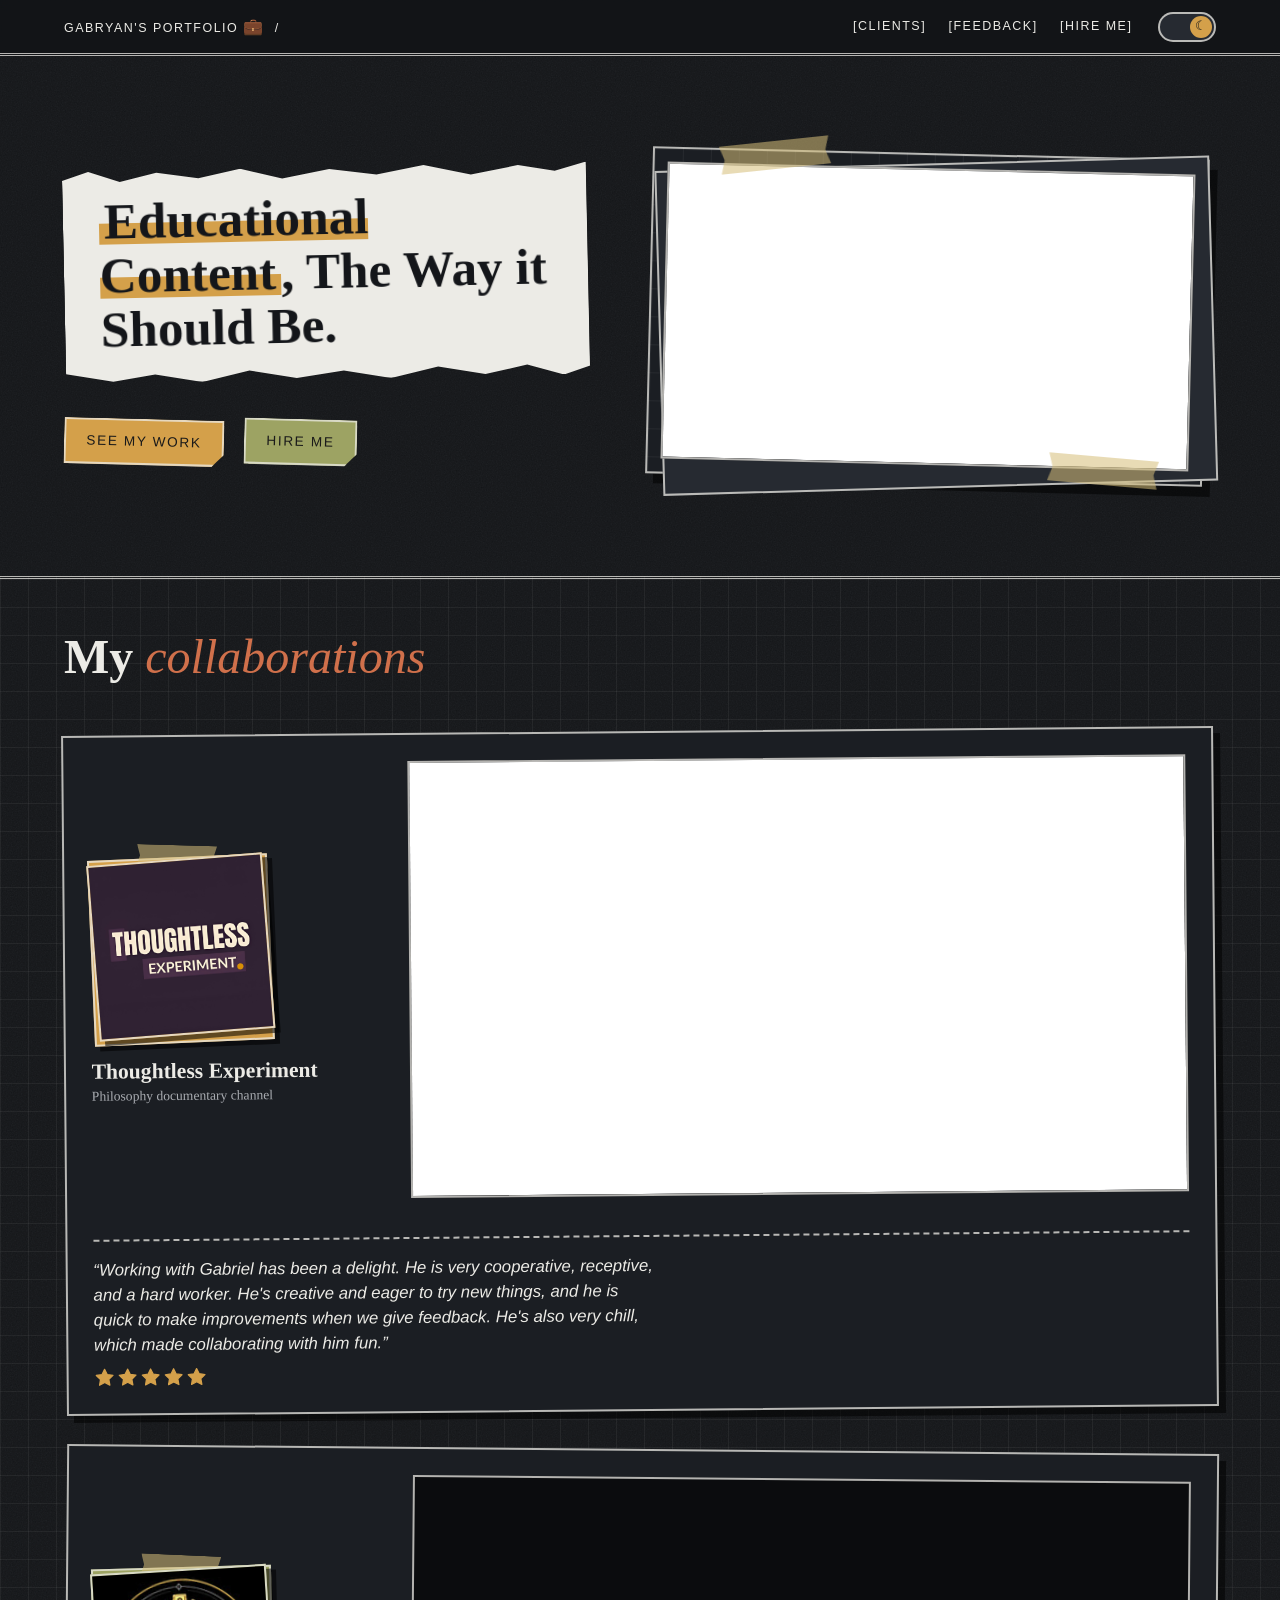
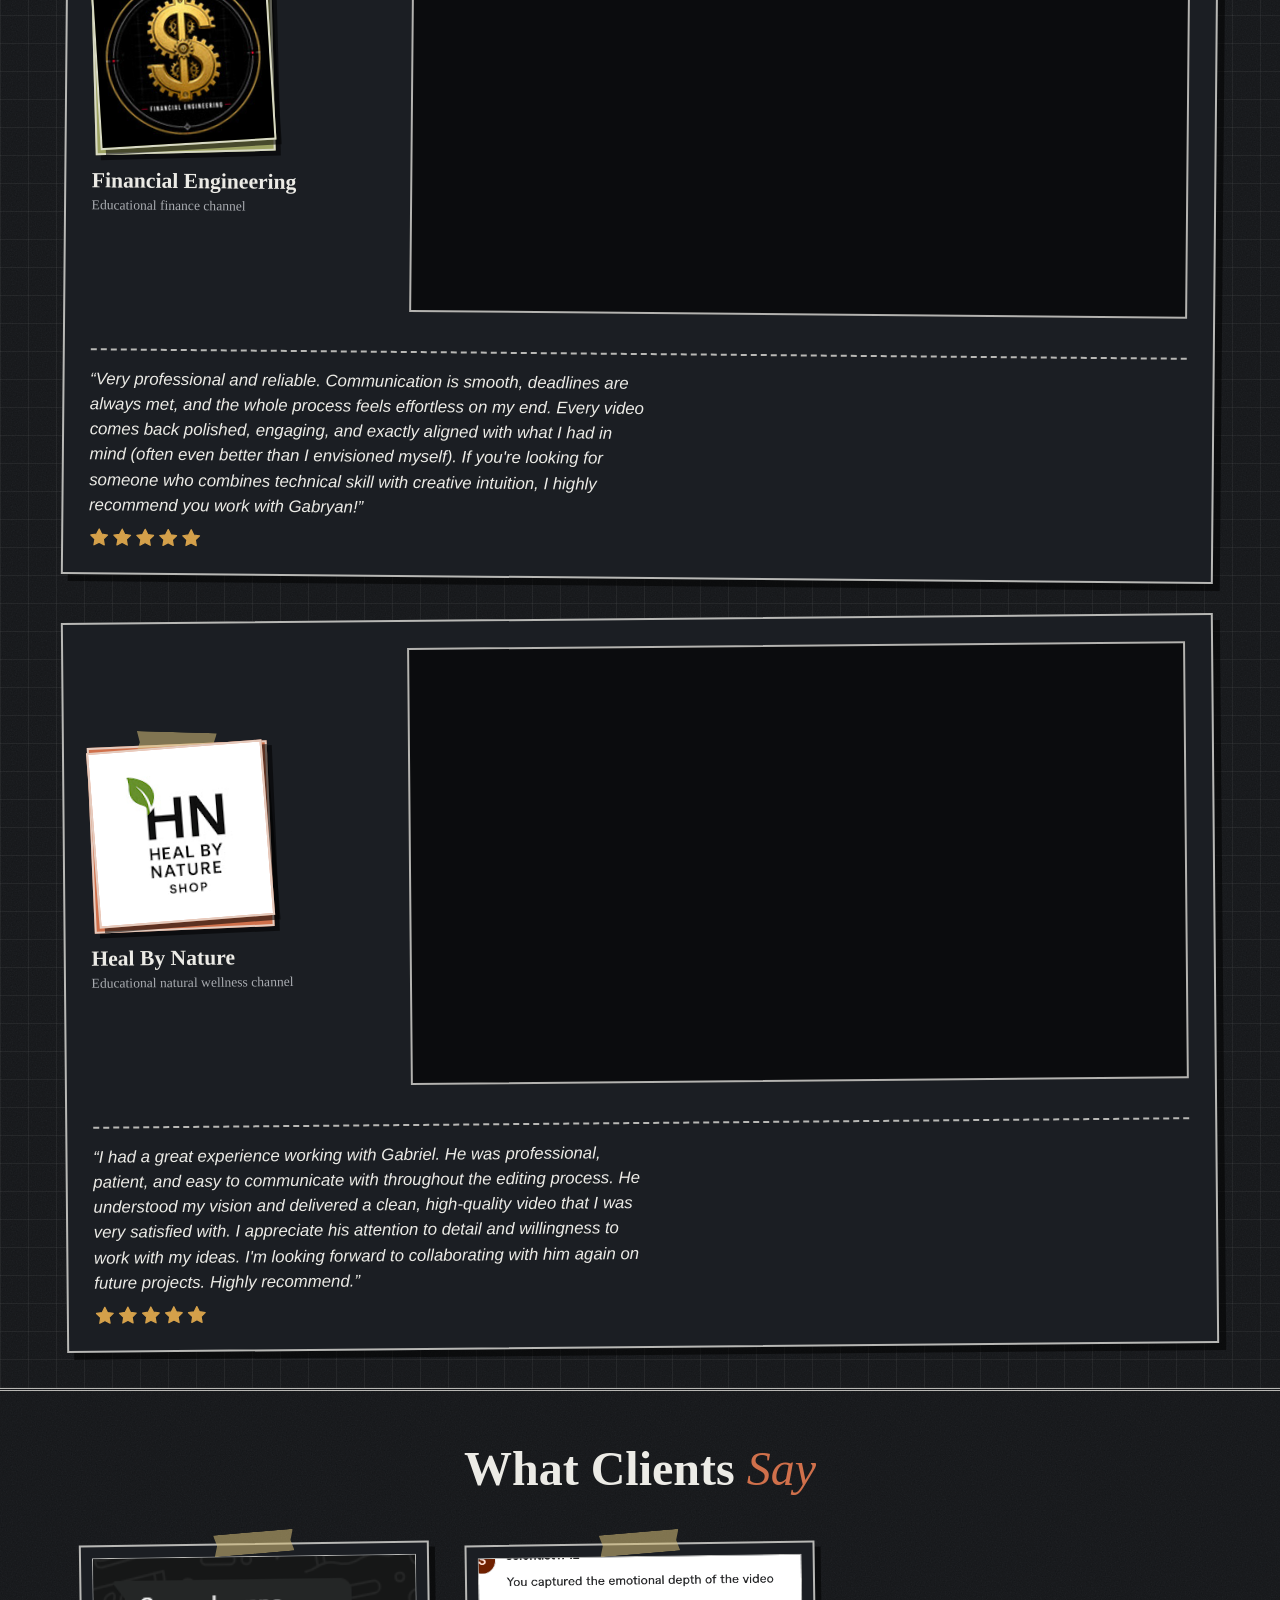
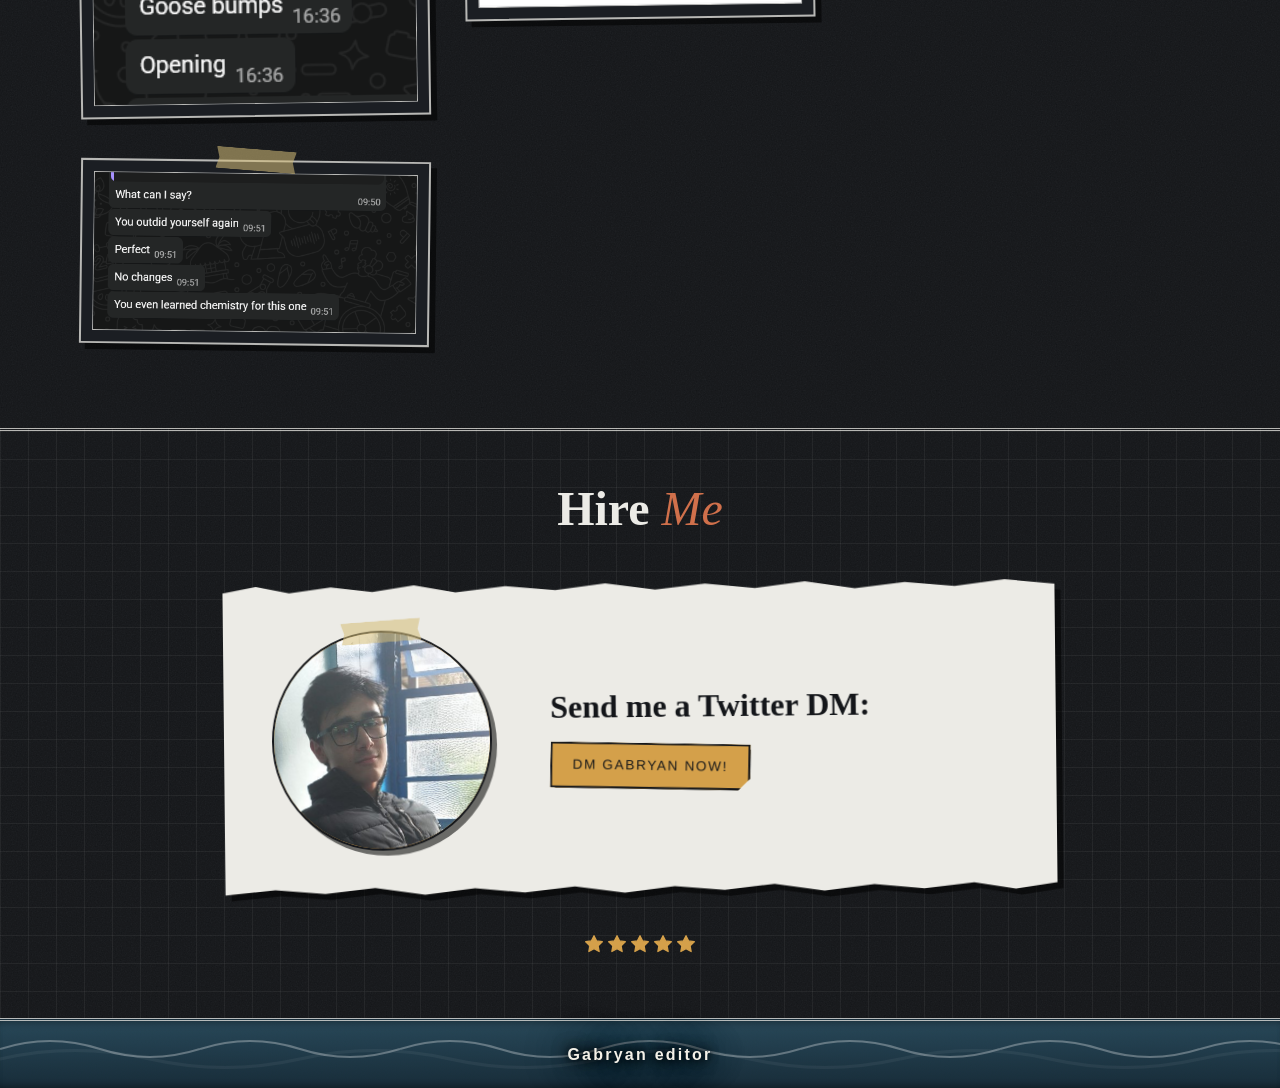
==== commit 89c4f110: "fix style for 404.html page" ====
--- a/index.html
+++ b/index.html
@@ -3,15 +3,27 @@
 <head>
 <meta charset="UTF-8">
 <meta name="viewport" content="width=device-width, initial-scale=1">
-<title>Gabryan Portfolio</title>
-
-<!-- Open Graph / Discord Embed Meta Tags -->
+<title>Gabryan | Documentary & Educational Video Editor</title>
+
+<!-- Browser tab icon -->
+<link rel="icon" href="./media/favicon/favicon.ico" sizes="any">
+
+<!-- PNG favicons -->
+<link rel="icon" type="image/png" sizes="32x32" href="./media/favicon/favicon-32x32.png">
+<link rel="icon" type="image/png" sizes="16x16" href="./media/favicon/favicon-16x16.png">
+
+<!-- Apple devices -->
+<link rel="apple-touch-icon" sizes="180x180" href="./media/favicon/apple-touch-icon.png">
+
+<!-- Web app manifest -->
+<link rel="manifest" href="./media/site.webmanifest">
+
 <meta property="og:type" content="website" />
-<meta property="og:title" content="Gabryan's portfolio" />
-<meta property="og:description" content="Need a great video editor? Check this out!" />
-<!-- TODO: change the meta properties later. --> 
-<meta property="og:image" content="https://yourwebsite.com/path-to-your-banner.png" />
-<meta property="og:url" content="https://yourwebsite.com/" />
+<meta property="og:title" content="Gabryan | Documentary & Educational Video Editor" />
+<meta name="keywords" content="Gabryan, The Gabryan, Gabryan video editor, YouTube video editor, freelance video editor, documentary video editor, educational video editor, documentary-style video editing, educational video editing, YouTube documentary editor, video editing for educational creators, video editing for YouTubers, storytelling video editor, cinematic video editing, long-form video editor, science video editor, explainer video editor, psychology-driven storytelling, documentary storytelling, professional video editing">
+<meta property="og:description" content="Looking for a video editor who cares about the story? I help educational and documentary creators craft engaging videos through thoughtful editing, music, and sound design." />
+<meta property="og:image" content="https://gabryan.com/media/banner_port_site.png" />
+<meta property="og:url" content="https://gabryan.com/" />
 <meta property="og:site_name" content="Gabryan" />
 
 <!-- Enables large image preview format in Discord and Twitter/X -->
@@ -30,9 +42,9 @@
 <script src="script.js" defer></script>
 
 <!-- Fonts: serif headlines + heavy slab/sans labels -->
-<link rel="preconnect" href="https://fonts.googleapis.com">
-<link rel="preconnect" href="https://fonts.gstatic.com" crossorigin>
-<link href="https://fonts.googleapis.com/css2?family=Playfair+Display:ital,wght@0,700;0,900;1,500&family=Roboto+Slab:wght@400;700;900&family=Archivo+Black&display=swap" rel="stylesheet">
+<!-- <link rel="preconnect" href="https://fonts.googleapis.com"> -->
+<!-- <link rel="preconnect" href="https://fonts.gstatic.com" crossorigin> -->
+<!-- <link href="https://fonts.googleapis.com/css2?family=Playfair+Display:ital,wght@0,700;0,900;1,500&family=Roboto+Slab:wght@400;700;900&family=Archivo+Black&display=swap" rel="stylesheet"> -->
 
 <link rel="stylesheet" href="style.css">
 <!-- <style> -->
--- a/style.css
+++ b/style.css
@@ -176,6 +176,7 @@
   text-transform: uppercase;
 }
 .masthead__brand { white-space: nowrap; }
+.masthead__brand span { font-size: 1rem; }                /* the briefcase emoji */
 .masthead__right { display: flex; align-items: center; gap: 1.6rem; }
 .masthead nav { display: flex; gap: 1.4rem; }
 .masthead a { color: inherit; text-decoration: none; }
@@ -296,7 +297,8 @@
   clip-path: polygon(0 0, 100% 0, 100% calc(100% - 12px), calc(100% - 12px) 100%, 0 100%);
 }
 
-#btn_cta{
+#btn_cta,
+.btn--home {
   background: var(--olive);
 }
 
@@ -706,6 +708,61 @@
 }
 
 
+/* ==========================================================
+   11. 404 PAGE
+   Centred stack: label -> heading -> text -> links, then the footer.
+   The page is a column that is exactly one screen tall (header + content + footer);
+   the content block takes the leftover space and centres itself in it, so on
+   desktop nothing scrolls. Gaps and the heading size use --u (1svh) so they
+   shrink on short screens. If a screen is too short for the content, the page
+   simply grows and scrolls instead of clipping anything.
+   Reuses: .tag, .hero__title, .btn, #btn_cta green, .grid-bg, footer + lamp.
+   ========================================================== */
+.page-404 {
+  min-height: 100vh;
+  min-height: 100svh;
+  display: flex;
+  flex-direction: column;
+}
+
+.nf {
+  flex: 1;
+  display: grid;
+  align-content: center;
+  justify-items: center;
+  gap: clamp(.7rem, 2.6 * var(--u), 1.6rem);
+  padding: clamp(1rem, 5 * var(--u), 4rem) clamp(1rem, 5vw, 4rem);
+  text-align: center;
+}
+
+.nf__title {                                   /* the torn-paper banner from the About section */
+  margin: 0;
+  max-width: 22ch;
+  font-size: clamp(1.7rem, min(6.4vw, 7 * var(--u)), 3.3rem);
+}
+.nf__title mark { white-space: nowrap; }       /* keep "Not even a frame." together instead of splitting the highlight */
+
+.nf__text {
+  margin: 0;
+  max-width: 30rem;
+  color: var(--ink-soft);
+}
+
+.nf__links {
+  display: flex;
+  flex-wrap: wrap;
+  justify-content: center;
+  gap: 1rem 1.2rem;
+}
+.nf__links .btn { margin: 0; }
+.btn--home { padding: .85em 1.9em; font-size: 1rem; }                 /* main way out: bigger, green like "Hire me" */
+.nf__links--sub .btn { padding: .65em 1.2em; font-size: .74rem; }     /* section links: smaller, ochre */
+
+/* Phones: start from the top and let the page scroll if it has to */
+@media (max-width: 767px) {
+  .nf { align-content: start; padding-top: clamp(2rem, 8 * var(--u), 3rem); }
+}
+
 /* footer */
 
 footer {
@@ -879,6 +936,14 @@
   opacity: 0;
   animation: lamp-mote var(--t, 4s) linear var(--d, 0s) infinite paused;
 }
+
+/* Per-mote position, drift, speed and delay (so the markup needs no inline styles) */
+.lamp__mote:nth-child(1) { --x:-2.6rem; --dx:.9rem; --t:4.2s; --d:0s; }
+.lamp__mote:nth-child(2) { --x:-.9rem; --dx:-.6rem; --t:3.6s; --d:.7s; }
+.lamp__mote:nth-child(3) { --x:1.1rem; --dx:.5rem; --t:4.6s; --d:1.4s; }
+.lamp__mote:nth-child(4) { --x:2.8rem; --dx:-.9rem; --t:3.9s; --d:.3s; }
+.lamp__mote:nth-child(5) { --x:-1.8rem; --dx:.4rem; --t:5s; --d:2.1s; }
+.lamp__mote:nth-child(6) { --x:.2rem; --dx:-.3rem; --t:4.4s; --d:2.8s; }
 
 /* ---- Light on the water (above the footer's background, below the text) ---- */
 .lamp__pool {
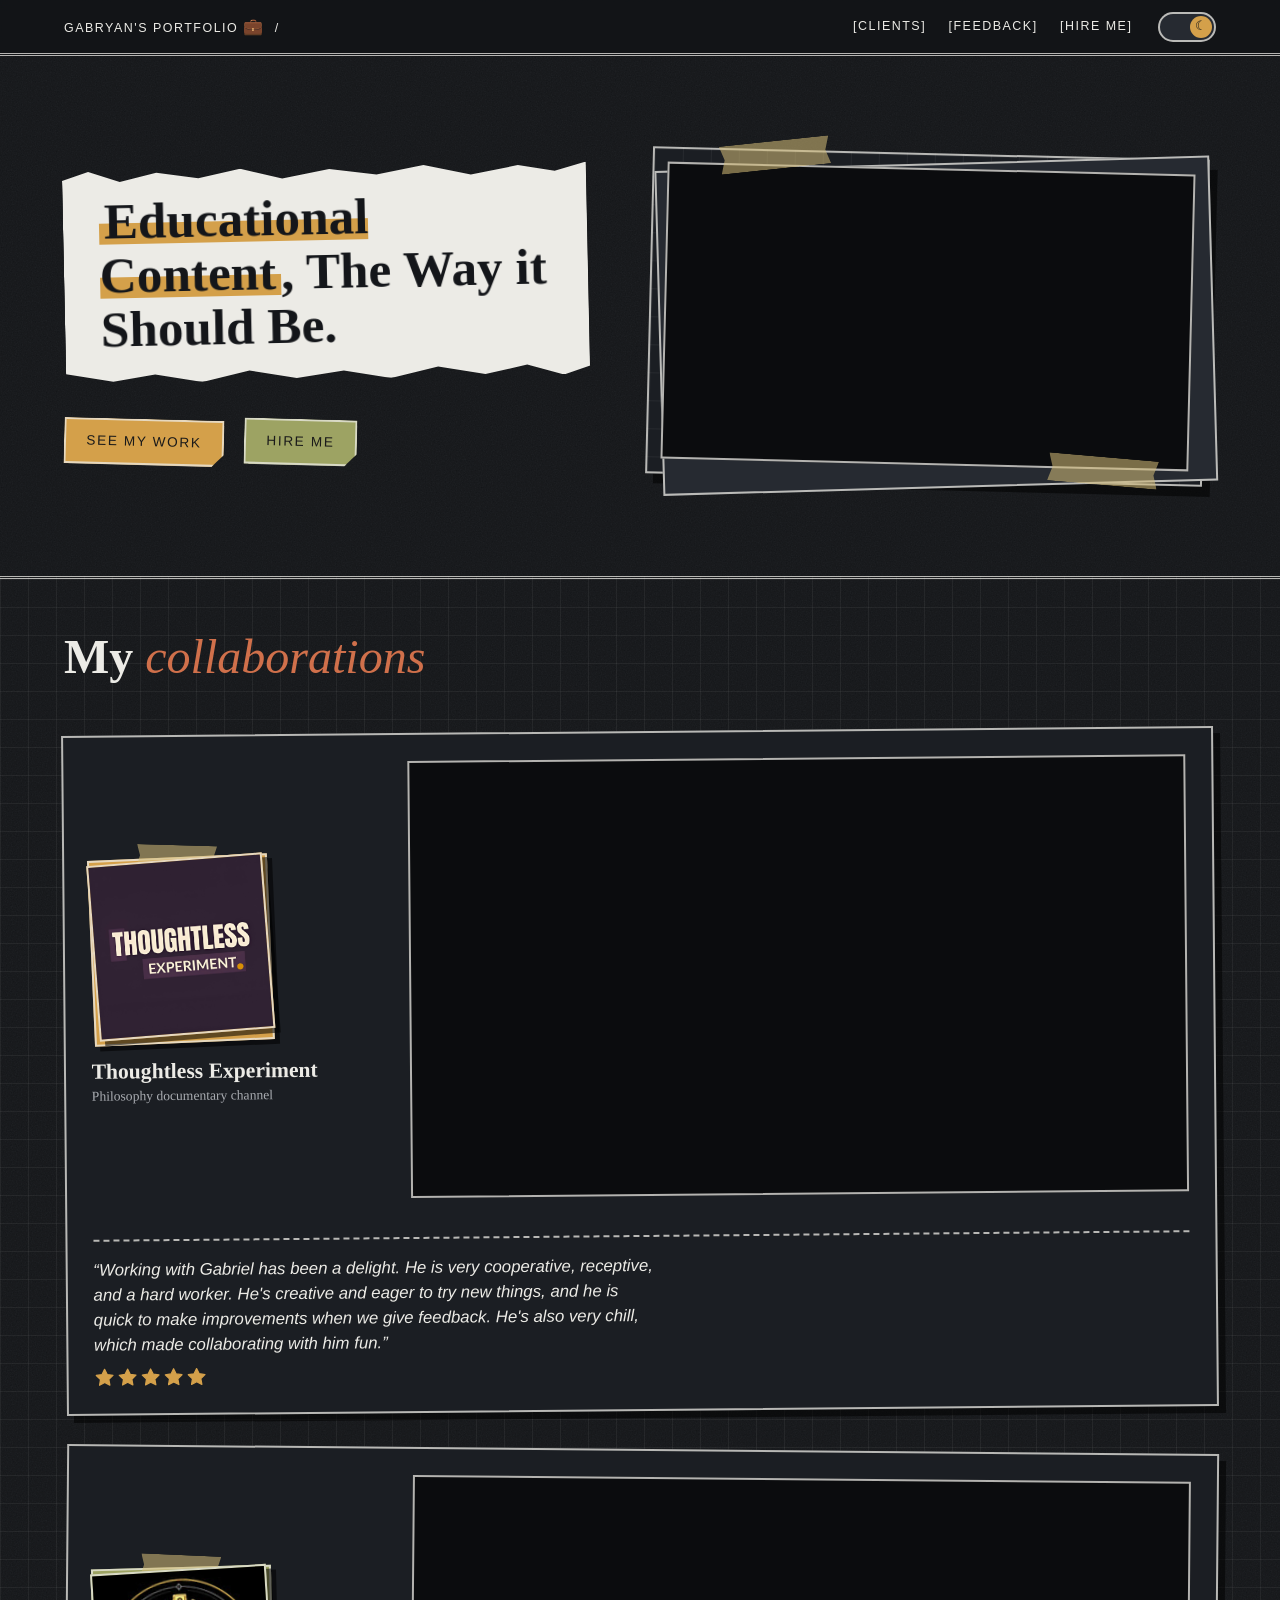
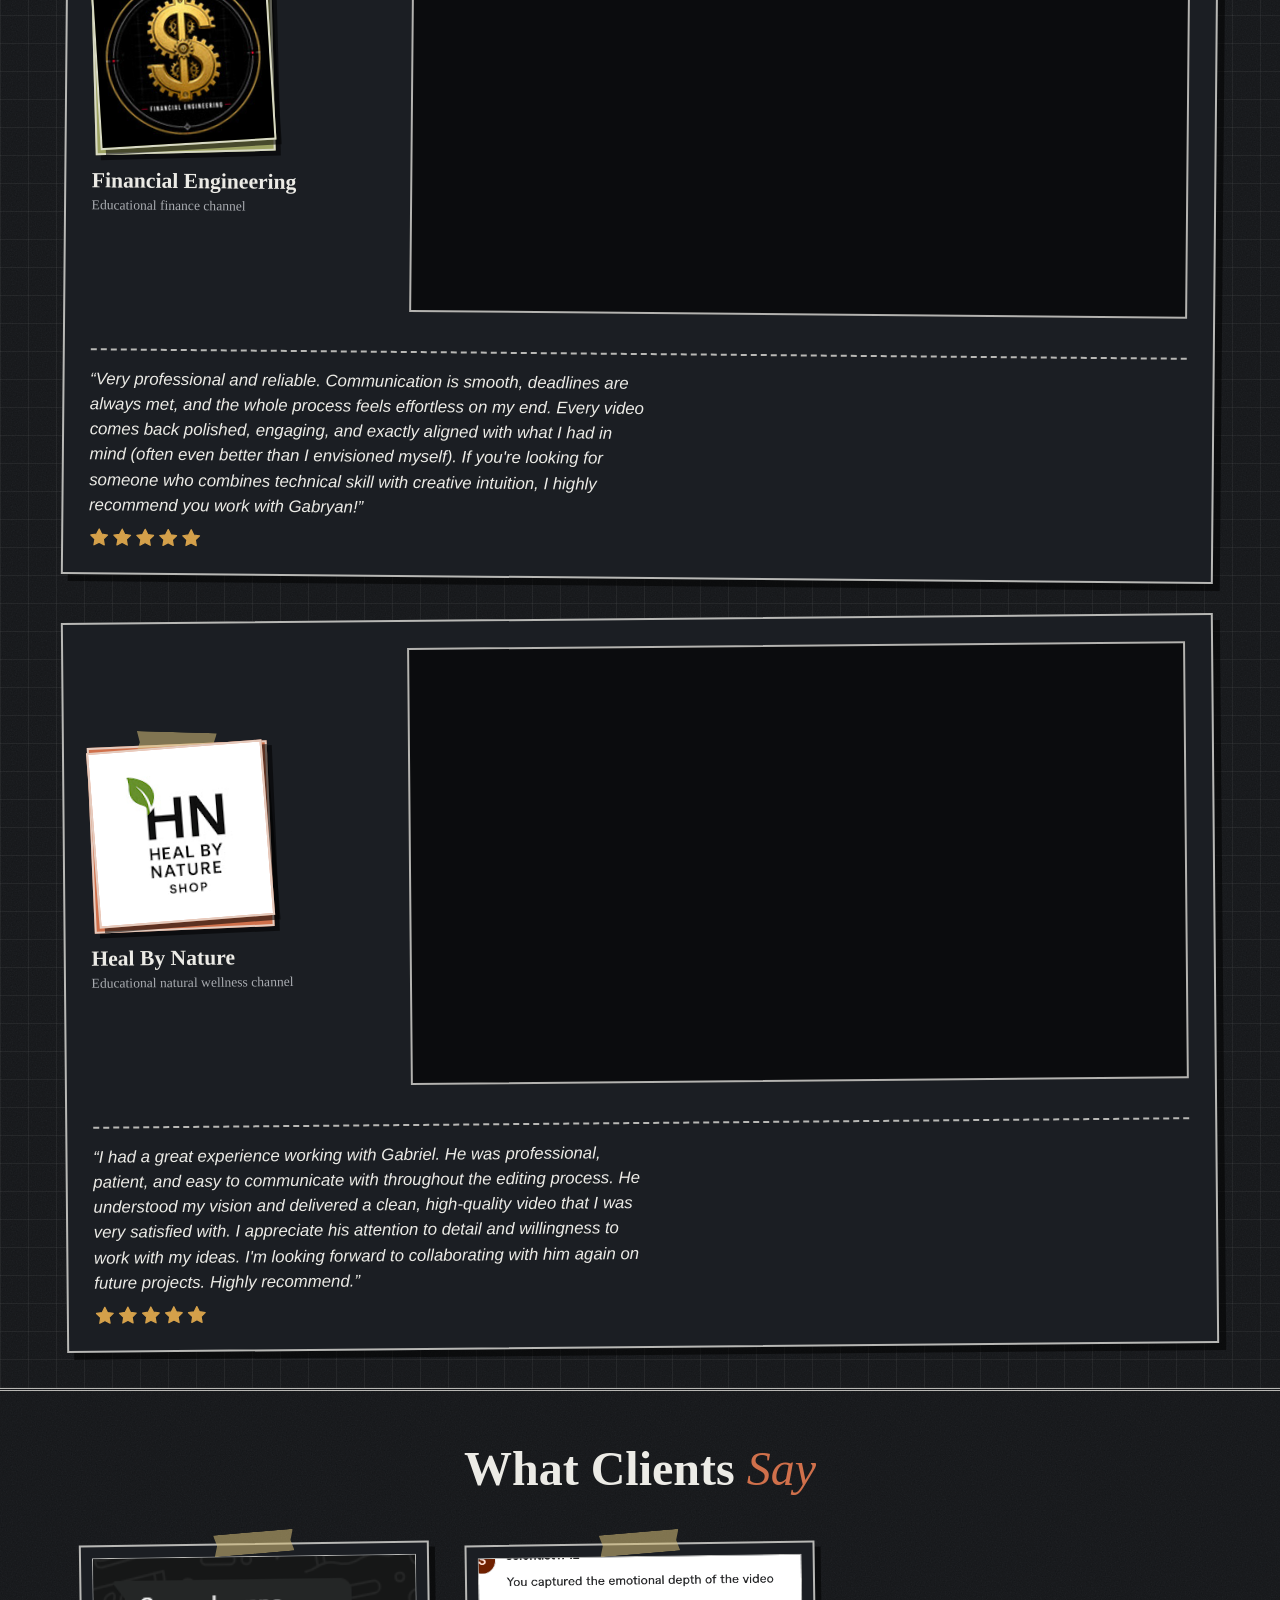
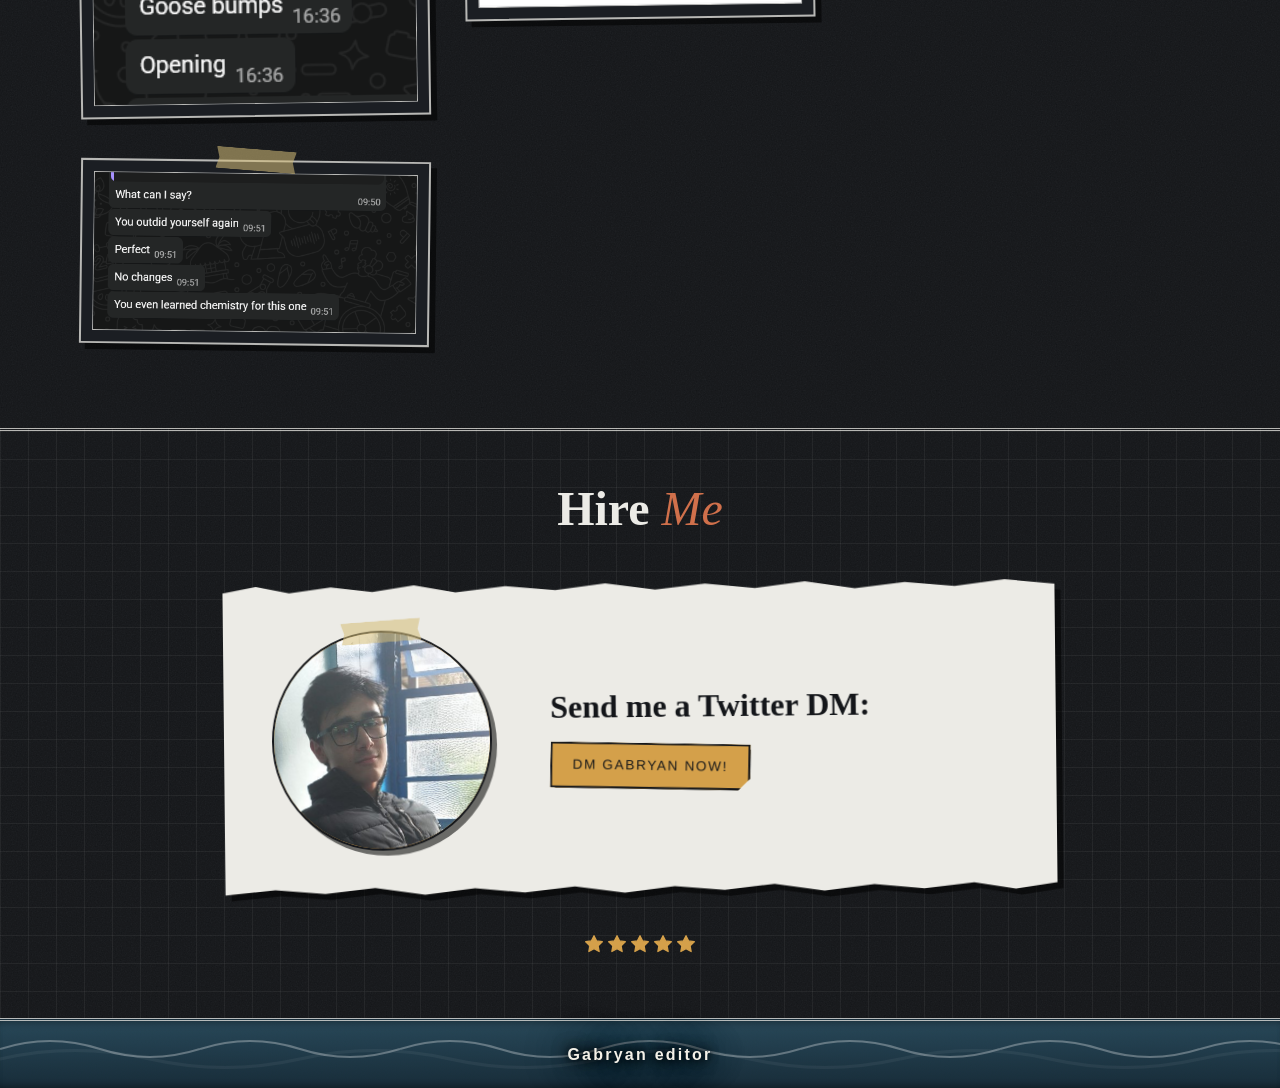
==== commit e395ce4f: "Initial commit" ====
--- a/index.html
+++ b/index.html
@@ -111,7 +111,7 @@
             src="https://www.youtube.com/embed/VIDEO_ID"
             (srcdoc below is just a self-contained placeholder.)
           -->
-<iframe width="560" height="315" src="https://www.youtube.com/embed/jAAFySWdhrI?si=2Uj-9snDRH6SDTmX" title="YouTube video player" frameborder="0" allow="accelerometer; autoplay; clipboard-write; encrypted-media; gyroscope; picture-in-picture; web-share" referrerpolicy="strict-origin-when-cross-origin" allowfullscreen></iframe>
+        <iframe width="560" height="315" src="https://www.youtube.com/embed/QhQbiWRwJ0w" title="YouTube video player" frameborder="0" allow="accelerometer; autoplay; clipboard-write; encrypted-media; gyroscope; picture-in-picture; web-share" referrerpolicy="strict-origin-when-cross-origin" allowfullscreen></iframe></div>
         </div>
         <!--
         <figcaption class="frame__caption">Fig. 1 — A featured piece, pinned to the board.</figcaption>
@@ -182,7 +182,7 @@
           </div>
         </div>
         <div class="embed">
-<iframe width="560" height="315" src="https://www.youtube.com/embed/jAAFySWdhrI?si=SZjGXMrVSlPQyUeK" title="YouTube video player" frameborder="0" allow="accelerometer; autoplay; clipboard-write; encrypted-media; gyroscope; picture-in-picture; web-share" referrerpolicy="strict-origin-when-cross-origin" allowfullscreen></iframe>
+<iframe width="560" height="315" src="https://www.youtube.com/embed/zoCy7zlZ4Ic?si=-W1BtWV_4_Uxdhid" title="YouTube video player" frameborder="0" allow="accelerometer; autoplay; clipboard-write; encrypted-media; gyroscope; picture-in-picture; web-share" referrerpolicy="strict-origin-when-cross-origin" allowfullscreen></iframe>
         </div>
         <figure class="review">
           <blockquote class="review__text">
